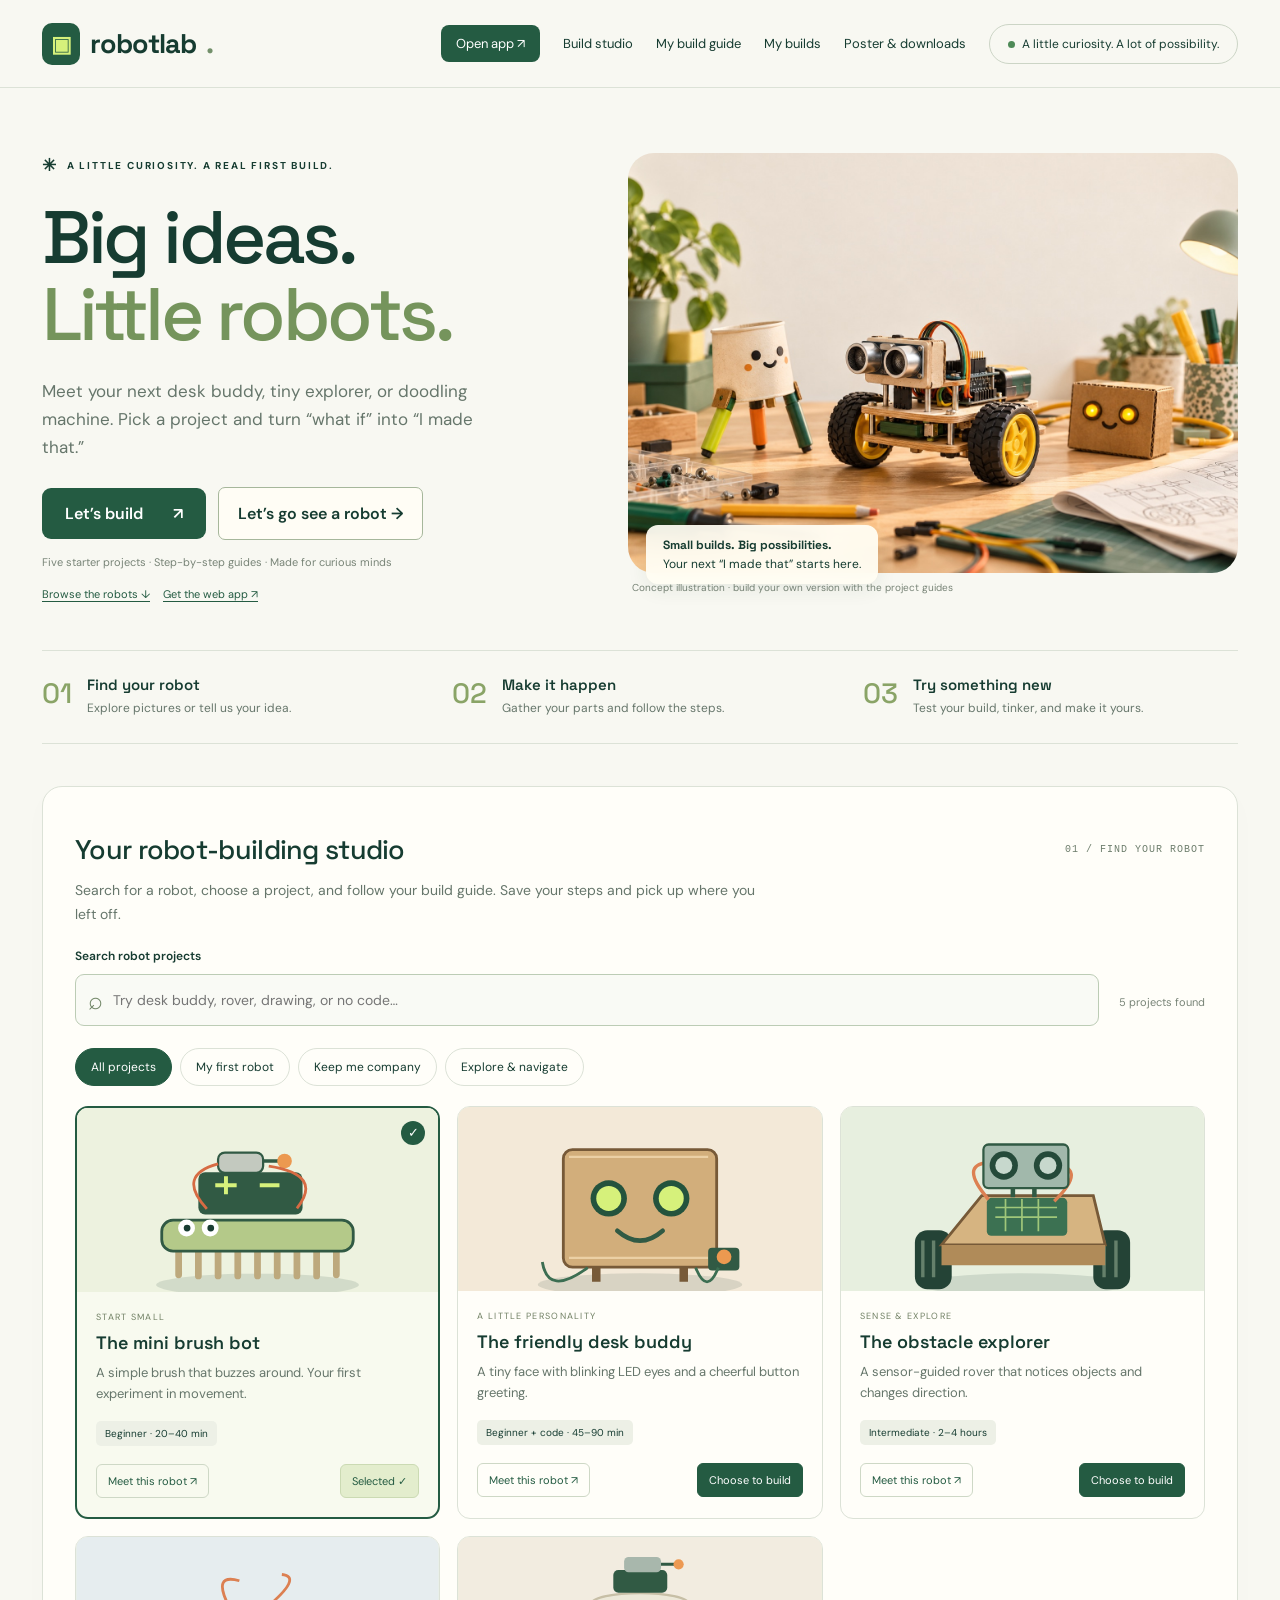
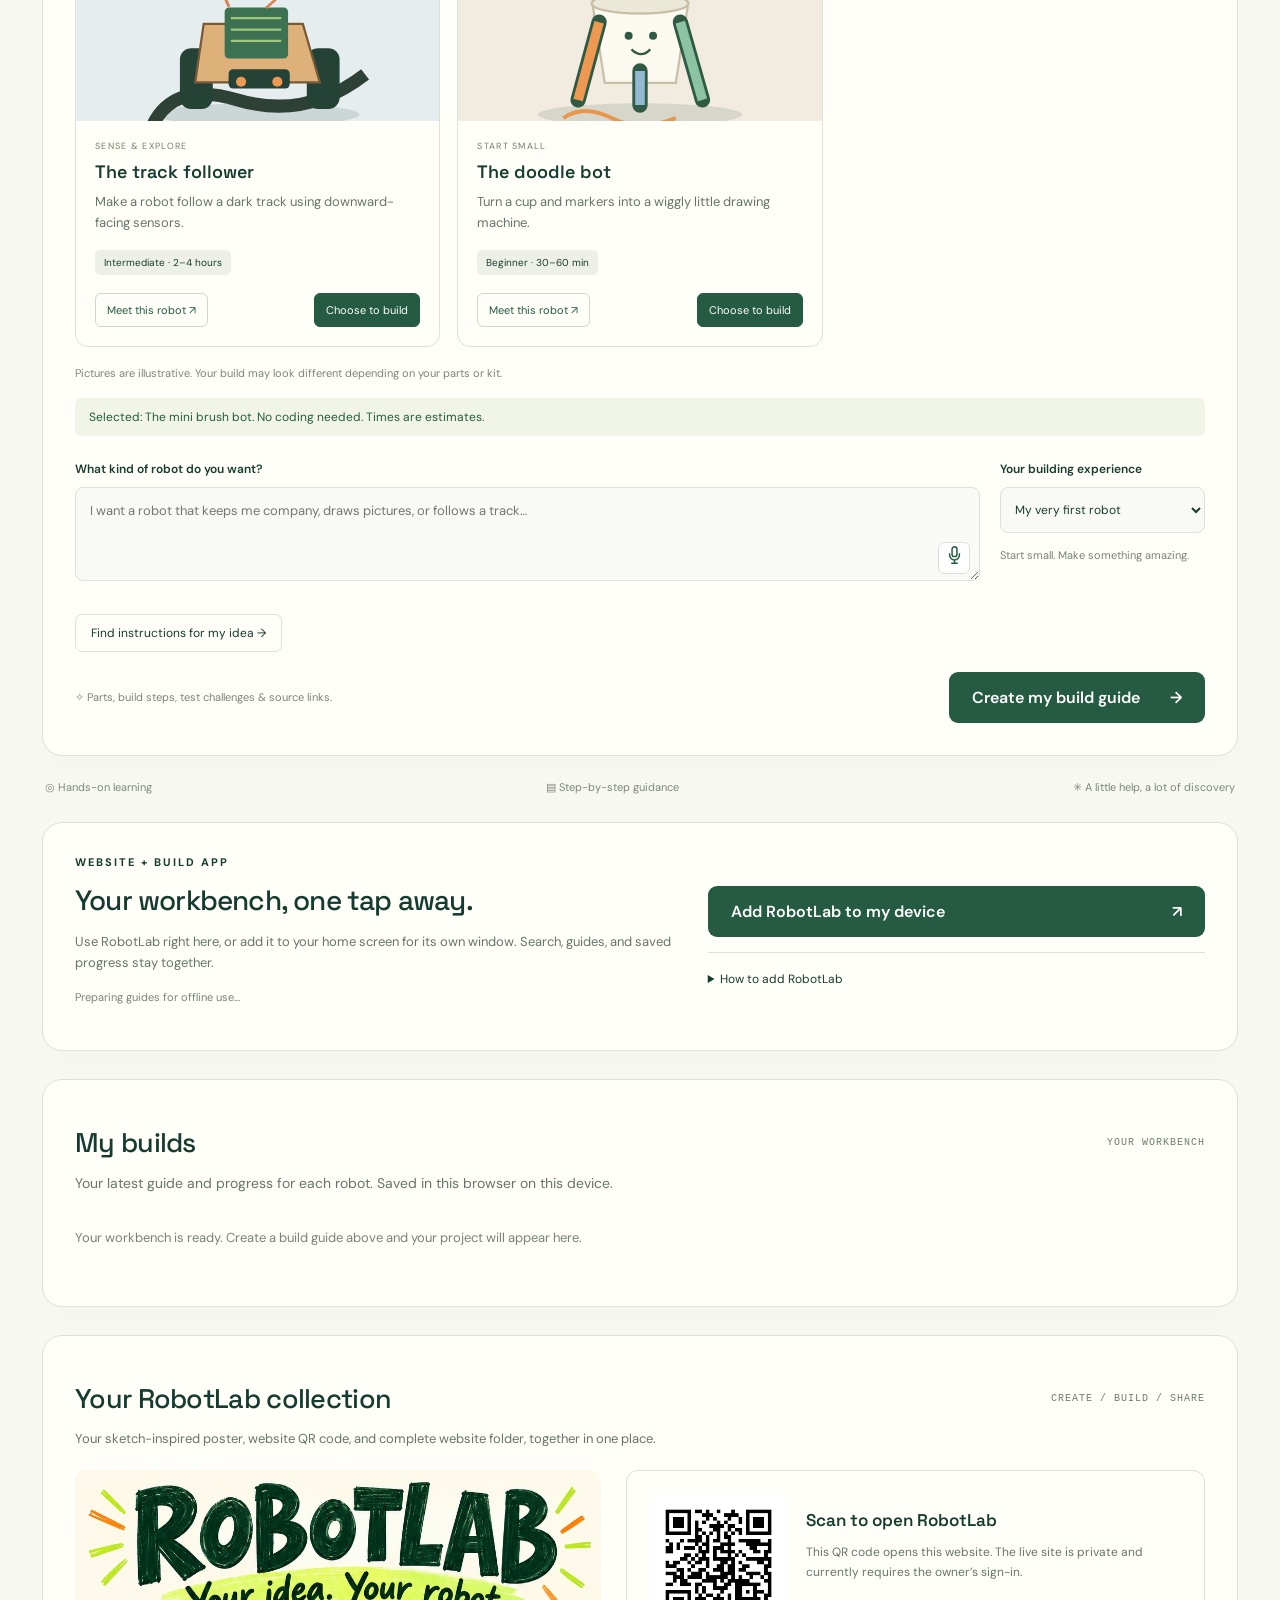
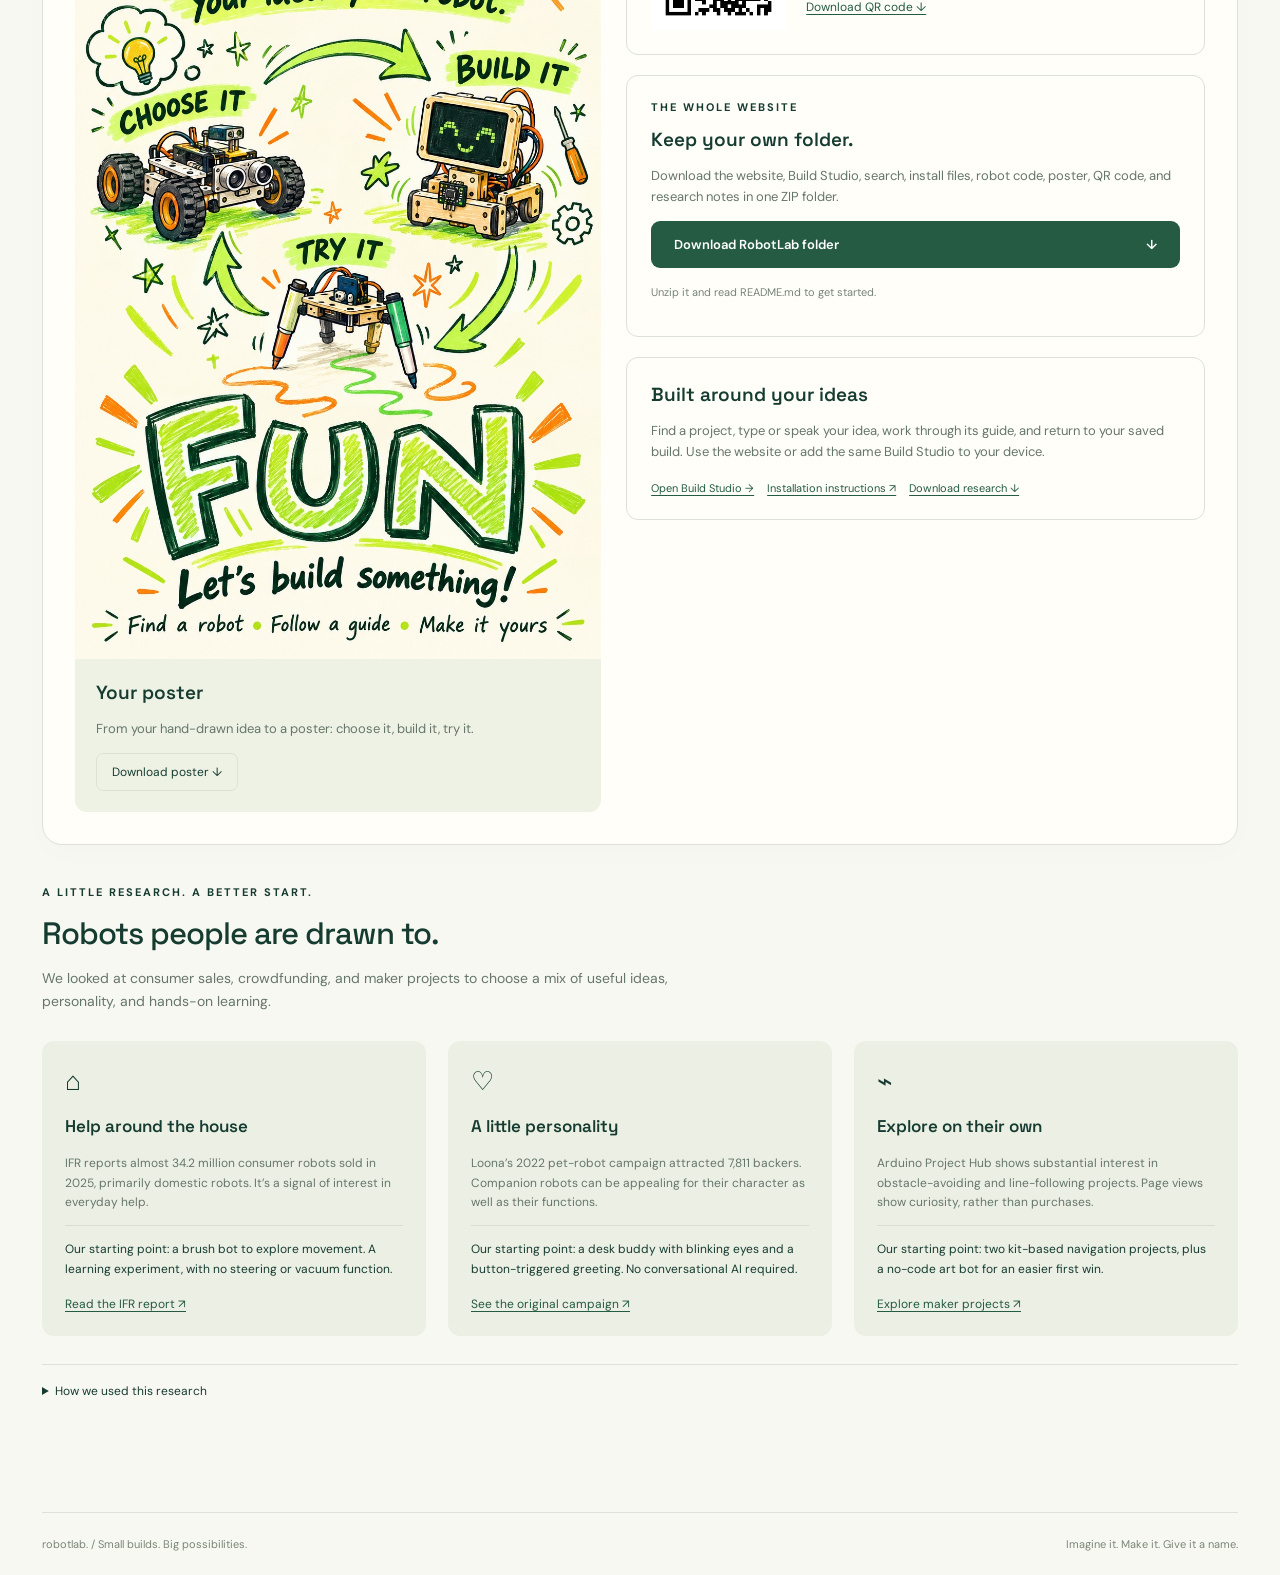
==== site/index.html @ c6c82866 "Add RobotLab: cleaned export of Alex's ChatGPT robot-building site Imported from RobotLab-GitHub.zip" ====
<!doctype html><html lang="en"><head><meta charset="utf-8"><meta name="viewport" content="width=device-width, initial-scale=1"><title>RobotLab — Your idea. Your robot.</title><meta name="theme-color" content="#23694e"><meta name="robotlab-app" content="robotlab-studio"><link rel="manifest" href="manifest.webmanifest" crossorigin="use-credentials"><link rel="icon" href="icon.svg" type="image/svg+xml"><link rel="apple-touch-icon" href="icon-192.png"><meta name="description" content="Pick a robot, describe your idea, and start building with a practical step-by-step guide."><style>
@import url('https://fonts.googleapis.com/css2?family=DM+Sans:wght@400;500;600;700&family=Space+Grotesk:wght@400;500;600;700&display=swap');
:root{--ink:#183b32;--green:#23694e;--cream:#f6f5ef;--lime:#d6f17b;--line:#dce2d7}*{box-sizing:border-box}body{margin:0;background:var(--cream);color:var(--ink);font:15px 'DM Sans',sans-serif}button,input,textarea,select{font:inherit}button,a{touch-action:manipulation}button{cursor:pointer}header{height:92px;max-width:1280px;margin:auto;display:flex;align-items:center;justify-content:space-between;padding:0 42px;border-bottom:1px solid var(--line)}.brand{font:700 25px 'Space Grotesk',sans-serif;letter-spacing:-1px;display:flex;align-items:center;gap:10px}.mark{background:var(--green);color:var(--lime);padding:7px 9px;border-radius:10px;font-size:22px}nav{display:flex;gap:30px;align-items:center}a{color:inherit;text-decoration:none}nav a{font-size:13px}.pill{border:1px solid #ccd5c6;border-radius:24px;padding:11px 18px;font-size:12px}.dot{display:inline-block;width:7px;height:7px;background:#4e8a57;border-radius:50%;margin-right:7px}main{max-width:1196px;margin:auto;padding:0 0 60px}.hero{display:grid;grid-template-columns:1.15fr 1fr;gap:50px;align-items:center;padding:54px 0 45px}.eyebrow{text-transform:uppercase;font-size:11px;letter-spacing:2px;font-weight:700;display:flex;gap:9px;align-items:center}h1{font:500 clamp(42px,5vw,66px)/1.06 'Space Grotesk',sans-serif;letter-spacing:-3px;margin:20px 0}h1 span{color:#609065}p{line-height:1.65;color:#66766b}.hero p{max-width:420px;font-size:16px}.primary{border:0;border-radius:9px;padding:15px 23px;background:var(--green);color:white;font-weight:600;display:inline-flex;gap:30px;align-items:center}.hero .primary{margin-top:12px}.tiny{font-size:11px;color:#788477;margin-top:15px}.robot-stage{height:327px;position:relative;display:flex;align-items:center;justify-content:center;background:#e9eddf;border-radius:22px;overflow:hidden;background-image:radial-gradient(#bac9ae 1px,transparent 1px);background-size:19px 19px}.robot-stage svg{width:270px;filter:drop-shadow(0 17px 10px #263e3020);transform:rotate(-7deg)}.tag{position:absolute;background:#fffef9;padding:11px 15px;border:1px solid #dce2d3;border-radius:8px;font:11px 'Space Grotesk',sans-serif;box-shadow:0 5px 10px #263e3006}.tag.one{top:33px;left:24px}.tag.two{bottom:33px;right:23px}.stage-label{position:absolute;right:20px;top:20px;font:10px monospace;color:#75856c}.section-top{display:flex;justify-content:space-between;align-items:center;margin:13px 0 22px}.section-top h2{font:500 24px 'Space Grotesk';letter-spacing:-.7px;margin:0}.step-label{font:10px monospace;color:#6e7e6d;letter-spacing:1px}.workspace{background:#fffef9;border:1px solid var(--line);border-radius:16px;padding:28px}.cards{display:grid;grid-template-columns:repeat(3,1fr);gap:14px}.card{background:#fffef9;border:1px solid var(--line);border-radius:10px;text-align:left;color:var(--ink);padding:20px;position:relative}.card.selected{border:2px solid var(--green);padding:19px;background:#f4f8e9}.card.selected:after{content:'✓';position:absolute;right:16px;top:16px;background:var(--green);color:white;border-radius:50%;width:19px;height:19px;text-align:center;font-size:12px}.icon{font-size:28px;height:45px;display:block}.card strong{font:600 17px 'Space Grotesk';display:block}.card p{font-size:12px;margin:7px 0 14px}.level{font-size:10px;background:#edf0e6;padding:5px 8px;border-radius:4px}.form-row{display:grid;grid-template-columns:1fr 205px;gap:20px;margin-top:25px}label{font-weight:600;font-size:12px;display:block;margin-bottom:10px}textarea{width:100%;resize:vertical;min-height:94px;background:#f9faf5;border:1px solid var(--line);border-radius:8px;padding:14px 48px 14px 14px;color:var(--ink);font-size:13px}.input-wrap{position:relative}.mic{position:absolute;right:10px;bottom:12px;border:1px solid var(--line);background:white;border-radius:6px;width:32px;height:32px;color:var(--green)}select{width:100%;padding:13px 10px;border:1px solid var(--line);border-radius:8px;background:#f9faf5;color:var(--ink);font-size:12px}.footer-row{display:flex;align-items:center;justify-content:space-between;margin-top:20px}.hint{font-size:11px;color:#7a8576}.below{display:flex;justify-content:space-between;font-size:11px;color:#7c8776;margin:24px 3px}.below span{display:flex;gap:8px}#guide{scroll-margin-top:25px;margin-top:30px}.guide-head{display:flex;align-items:center;justify-content:space-between;gap:15px}.guide-head h2{font-family:'Space Grotesk'}.guide-grid{display:grid;grid-template-columns:260px 1fr;gap:30px}.parts{background:#eef2e6;border-radius:12px;padding:20px}.parts li{margin:12px 0;font-size:13px;line-height:1.5}.steps{list-style:none;padding:0}.steps li{padding:18px 0;border-bottom:1px solid var(--line)}.steps label{font-size:15px;margin:0;display:flex;align-items:flex-start;gap:12px;line-height:1.65;font-weight:400}.steps input{margin-top:6px;accent-color:var(--green);width:17px;height:17px;flex-shrink:0}.steps label:has(input:checked){color:#8a9687;text-decoration:line-through}.secondary{background:transparent;border:1px solid var(--line);padding:10px 15px;border-radius:7px;color:var(--ink)}#status{font-size:12px;color:var(--green);min-height:18px}button:focus-visible,a:focus-visible{outline:3px solid #91b954;outline-offset:4px}footer{max-width:1196px;margin:0 auto;padding:24px 0;border-top:1px solid var(--line);display:flex;justify-content:space-between;font-size:11px;color:#7a8677}[hidden]{display:none!important}@media(max-width:800px){header{height:75px;padding:0 22px}nav a{display:none}main{padding:0 20px 35px}.hero{gap:25px;padding-top:35px}.robot-stage{height:260px}.tag{font-size:9px;padding:8px}.cards{gap:9px}.card{padding:15px}.card.selected{padding:14px}.guide-grid{grid-template-columns:1fr}footer{margin:0 20px}}@media(max-width:580px){.hero{grid-template-columns:1fr}h1{font-size:49px}.robot-stage{height:240px}.workspace{padding:20px 15px}.cards{grid-template-columns:1fr}.card{padding:14px 16px 14px 62px}.card.selected{padding:13px 15px 13px 61px}.icon{position:absolute;left:17px;top:20px;font-size:25px}.card p{margin:5px 0 10px}.form-row{grid-template-columns:1fr}.footer-row{gap:10px;align-items:flex-start;flex-direction:column}.footer-row .primary{width:100%;justify-content:space-between}.below{flex-wrap:wrap;gap:12px}.section-top{gap:10px}.section-top h2{font-size:21px}.guide-head{align-items:flex-start}.pill{font-size:10px}footer{gap:20px}}
.builder-intro{font-size:13px;margin:-10px 0 20px}.filters{display:flex;gap:8px;flex-wrap:wrap;margin-bottom:20px}.filter{border:1px solid var(--line);padding:9px 14px;background:transparent;color:var(--ink);border-radius:24px;font-size:12px}.filter.active{background:var(--green);color:white;border-color:var(--green)}.cards{align-items:stretch}.card{min-height:191px}.card p{min-height:39px}.card .category{font-size:9px;letter-spacing:1px;color:#78876e;text-transform:uppercase;display:block;margin:5px 0 7px}.card .level{display:inline-block}.selection{font-size:12px;color:var(--green);background:#f1f5e8;padding:11px 14px;border-radius:6px;margin-top:15px}.suggestion{padding:12px 15px;background:#eef3e4;border-radius:8px;font-size:12px;margin-top:8px}.suggestion button{margin-left:10px;border:0;background:transparent;text-decoration:underline;color:var(--green);font-weight:700}.research{padding:40px 0 10px;scroll-margin-top:25px}.research h2{font:500 31px 'Space Grotesk';letter-spacing:-1px;margin:14px 0}.research-intro{max-width:660px;font-size:14px}.research-grid{display:grid;grid-template-columns:repeat(3,1fr);gap:22px;margin:28px 0}.research-grid article{padding:23px;background:#ecefe4;border-radius:12px}.research-icon{font-size:26px}.research-grid h3{font:600 17px 'Space Grotesk'}.research-grid p{font-size:12px}.research-grid .takeaway{color:var(--ink);border-top:1px solid #d7dfce;padding-top:14px}.research-grid a,.resource-link{font-size:12px;color:var(--green);text-decoration:underline;text-underline-offset:3px}details{border-top:1px solid var(--line);padding:18px 0;font-size:12px}summary{cursor:pointer}.guide-meta{display:flex;gap:9px;flex-wrap:wrap;margin:10px 0 18px}.guide-meta span{background:#edf2e4;padding:7px 10px;border-radius:5px;font-size:11px}.guide-callout{padding:16px 18px;background:#f1f5e8;border-radius:8px;margin:18px 0;font-size:13px;line-height:1.6}.challenge{border:1px dashed #afc398;border-radius:10px;padding:17px;margin-top:23px}.challenge h3{font:600 17px 'Space Grotesk';margin:0 0 8px}.challenge p{font-size:13px;margin:0}.guide-actions{display:flex;gap:8px;flex-wrap:wrap}.code-link{font-size:12px;background:var(--green);color:white;border-radius:6px;padding:10px 14px}.guide-grid .parts h3{font-size:13px;margin-top:22px}#progress-bar{width:100%;accent-color:var(--green);height:8px;margin-top:12px}@media(max-width:800px){.research-grid{gap:12px}.research-grid article{padding:17px}}@media(max-width:580px){.research-grid{grid-template-columns:1fr}.card{min-height:145px}.card p{min-height:0}.guide-head{flex-direction:column}.step-label{font-size:8px}.research{padding-top:24px}}@media(prefers-reduced-motion:reduce){*{scroll-behavior:auto!important}}
.search-row{display:flex;align-items:flex-end;gap:20px;margin:22px 0}.search-field{flex:1}.search-input{display:flex;align-items:center;gap:10px;border:1px solid #bcccb5;border-radius:9px;background:#f9faf5;padding:8px 12px}.search-input>span{font-size:25px;color:#6f8465}.search-input input{flex:1;min-width:0;width:100%;background:transparent;border:0;padding:8px 0;color:var(--ink);outline:none;font-size:14px}.search-input:focus-within{outline:2px solid #91b954;outline-offset:2px}.search-input .secondary{padding:7px 10px;font-size:11px}#search-count{font-size:11px;color:#788477;padding-bottom:17px;white-space:nowrap}.empty-results{grid-column:1/-1;padding:26px;text-align:center;background:#f3f5ec;border-radius:10px}.empty-results p{font-size:13px}.primary:disabled{opacity:.5;cursor:default}.saved-builds{margin-top:28px;scroll-margin-top:20px}.saved-row{display:flex;align-items:center;justify-content:space-between;gap:20px;border-top:1px solid var(--line);padding:18px 0}.saved-row:last-child{padding-bottom:0}.saved-row h3{font:600 17px 'Space Grotesk';margin:0 0 6px}.saved-row p{font-size:12px;margin:0}.saved-row .guide-actions{flex-shrink:0}.saved-row button{font-size:12px}.saved-row .resume{background:var(--green);color:white;border-color:var(--green)}.saved-row .saved-note{max-width:650px;overflow-wrap:anywhere}.saved-empty{padding:12px 0;font-size:13px;color:#788477}#guide-save-status{font-size:11px;color:#6b7f61;margin:0 0 15px}@media(max-width:580px){.search-row{flex-direction:column;align-items:stretch;gap:5px}#search-count{padding-bottom:0}.saved-row{align-items:flex-start;flex-direction:column;gap:12px}}
.install-panel{margin-top:28px;display:grid;grid-template-columns:1.2fr 1fr;gap:36px;background:#edf2e4;scroll-margin-top:20px}.install-panel h2{font:500 28px 'Space Grotesk';letter-spacing:-.8px;margin:13px 0}.install-panel p{font-size:13px}.install-panel .tiny{font-size:11px}.install-controls{align-self:center}.install-controls .primary{width:100%;justify-content:space-between}.install-controls details{padding-bottom:0}.install-controls summary{font-size:12px}.install-controls details p{font-size:12px}@media(max-width:580px){.install-panel{grid-template-columns:1fr;gap:15px}}
.quick-links{display:flex;gap:13px;flex-wrap:wrap;margin-top:18px}.quick-links a{font-size:11px;color:var(--green);text-decoration:underline;text-underline-offset:3px}.resource-hub{margin-top:28px;scroll-margin-top:20px}.resource-grid{display:grid;grid-template-columns:1fr 1.1fr;gap:25px}.poster-resource{background:#eef2e5;border-radius:12px;overflow:hidden}.poster-resource>a{display:block}.poster-resource img{display:block;width:100%;height:auto}.poster-resource>div{padding:21px}.resource-hub h3{font:600 19px 'Space Grotesk';margin:0 0 10px}.resource-hub p{font-size:13px}.resource-hub .secondary{display:inline-block;font-size:12px}.resource-stack{display:flex;flex-direction:column;gap:20px}.resource-stack article{border:1px solid var(--line);border-radius:12px;padding:24px}.resource-stack article .eyebrow{margin-bottom:13px}.resource-stack .primary{font-size:13px;justify-content:space-between;width:100%;gap:10px}.qr-resource{display:flex;align-items:center;gap:20px}.qr-resource img{width:135px;height:135px;flex-shrink:0}.qr-resource h3{font-size:17px}.qr-resource p{font-size:12px}.resource-stack .tiny{font-size:11px}@media(max-width:800px){nav{gap:15px}.pill{display:none}.resource-grid{grid-template-columns:1fr 1fr}.qr-resource{flex-direction:column;align-items:flex-start}}@media(max-width:580px){.resource-grid{grid-template-columns:1fr}.poster-resource img{max-height:520px;object-fit:contain;background:#fffdf2}.qr-resource{flex-direction:row;gap:12px}.qr-resource img{width:100px;height:100px}.resource-stack article{padding:19px}}
.app-entry{padding:10px 15px;border-radius:8px;background:var(--green);color:white}.find-robot{margin-top:10px;font-size:12px}.app-intro{padding:40px 0 24px}.app-intro h1{font-size:42px;letter-spacing:-1.8px;margin:14px 0}.app-intro p{max-width:700px}.app-mode .resource-hub,.app-mode .research{display:none}@media(max-width:800px){nav{gap:12px}}@media(max-width:580px){nav .app-entry{display:inline-flex}.app-intro h1{font-size:34px}.hero .primary{gap:15px}}
</style><link rel="stylesheet" href="polish.css"></head><body><header><a class="brand" href="#"><span class="mark">▣</span>robotlab<span style="color:#73906b">.</span></a><nav><a class="app-entry" href="app.html">Open app ↗</a><a href="#builder">Build studio</a><a href="#guide" id="myguide">My build guide</a><a href="#my-builds">My builds</a><a href="#resources">Poster & downloads</a><span class="pill"><i class="dot"></i>A little curiosity. A lot of possibility.</span></nav></header><main><section class="hero"><div><div class="eyebrow"><span style="font-size:17px">✳</span> A little curiosity. A real first build.</div><h1>Big ideas.<br><span>Little robots.</span></h1><p>Meet your next desk buddy, tiny explorer, or doodling machine. Pick a project and turn “what if” into “I made that.”</p><div class="hero-actions"><a class="primary" href="app.html">Let’s build <span>↗</span></a><button type="button" class="secondary" data-preview="rover">Let’s go see a robot →</button></div><div class="tiny">Five starter projects · Step-by-step guides · Made for curious minds</div><div class="quick-links"><a href="#builder">Browse the robots ↓</a><a href="#install">Get the web app ↗</a></div></div><div class="hero-art"><figure><img src="images/robot-workbench.jpg" alt="Illustration of a homemade rover, a drawing robot, and a friendly cardboard desk buddy on a workbench" width="1200" height="800" fetchpriority="high"><div class="art-badge"><strong>Small builds. Big possibilities.</strong>Your next “I made that” starts here.</div><figcaption>Concept illustration · build your own version with the project guides</figcaption></figure></div></section><section class="how-it-works" aria-label="How RobotLab works"><article><b>01</b><div><h3>Find your robot</h3><p>Explore pictures or tell us your idea.</p></div></article><article><b>02</b><div><h3>Make it happen</h3><p>Gather your parts and follow the steps.</p></div></article><article><b>03</b><div><h3>Try something new</h3><p>Test your build, tinker, and make it yours.</p></div></article></section><section id="builder" class="workspace"><div class="section-top"><h2>Your robot-building studio</h2><span class="step-label">01 / FIND YOUR ROBOT</span></div><p class="builder-intro">Search for a robot, choose a project, and follow your build guide. Save your steps and pick up where you left off.</p><div class="search-row"><div class="search-field"><label for="robot-search">Search robot projects</label><div class="search-input"><span aria-hidden="true">⌕</span><input id="robot-search" type="search" maxlength="100" placeholder="Try desk buddy, rover, drawing, or no code…" autocomplete="off" aria-describedby="search-count"><button id="clear-search" class="secondary" hidden>Clear</button></div></div><span id="search-count" role="status" aria-live="polite"></span></div><div class="filters" role="group" aria-label="Filter robot projects"><button class="filter active" data-filter="all" aria-pressed="true">All projects</button><button class="filter" data-filter="first" aria-pressed="false">My first robot</button><button class="filter" data-filter="companion" aria-pressed="false">Keep me company</button><button class="filter" data-filter="explore" aria-pressed="false">Explore & navigate</button></div><div class="cards" id="project-cards"></div><p class="gallery-caption">Pictures are illustrative. Your build may look different depending on your parts or kit.</p><div id="selection" class="selection" role="status"></div><div class="form-row"><div><label for="idea">What kind of robot do you want?</label><div class="input-wrap"><textarea id="idea" maxlength="600" placeholder="I want a robot that keeps me company, draws pictures, or follows a track…"></textarea><button class="mic" id="mic" aria-label="Speak your robot idea" title="Speak your idea"><svg width="15" height="18" viewBox="0 0 18 22" fill="none" aria-hidden="true"><rect x="6" y="1" width="6" height="12" rx="3" stroke="currentColor" stroke-width="1.8"/><path d="M3 9v2a6 6 0 0 0 12 0V9M9 17v4M5 21h8" stroke="currentColor" stroke-width="1.8"/></svg></button></div></div><div><label for="experience">Your building experience</label><select id="experience"><option value="first">My very first robot</option><option value="some">I’ve built a few things</option><option value="confident">Comfortable with electronics</option></select><div class="tiny">Start small. Make something amazing.</div></div></div><div id="status" role="status"></div><div id="suggestion" class="suggestion" hidden></div><button id="find-robot" class="secondary find-robot">Find instructions for my idea →</button><div class="footer-row"><span class="hint">✧ Parts, build steps, test challenges & source links.</span><button class="primary" id="generate">Create my build guide <span>→</span></button></div></section><div class="below"><span>◎ Hands-on learning</span><span>▤ Step-by-step guidance</span><span>✳ A little help, a lot of discovery</span></div><section id="guide" class="workspace" hidden aria-live="polite"></section><section id="install" class="workspace install-panel"><div><div class="eyebrow">WEBSITE + BUILD APP</div><h2>Your workbench, one tap away.</h2><p>Use RobotLab right here, or add it to your home screen for its own window. Search, guides, and saved progress stay together.</p><p id="offline-status" class="tiny" role="status">Offline setup requires HTTPS or localhost.</p></div><div class="install-controls"><button id="install-app" class="primary">Add RobotLab to my device <span>↗</span></button><p id="install-status" class="tiny" role="status"></p><details id="install-help"><summary>How to add RobotLab</summary><p>On iPhone or iPad: open in Safari, tap Share, then Add to Home Screen. On Android: use Chrome’s menu and choose Install app or Add to Home screen. On a computer: use your browser’s install icon or menu when available.</p><p>If your browser does not offer installation, you can keep using the full Build Studio on this website. Speech input and linked references need internet access.</p></details></div></section><section id="my-builds" class="workspace saved-builds"><div class="section-top"><h2>My builds</h2><span class="step-label">YOUR WORKBENCH</span></div><p class="builder-intro">Your latest guide and progress for each robot. Saved in this browser on this device.</p><p id="storage-status" class="tiny" role="status"></p><div id="saved-projects"></div></section><section id="resources" class="workspace resource-hub"><div class="section-top"><h2>Your RobotLab collection</h2><span class="step-label">CREATE / BUILD / SHARE</span></div><p class="builder-intro">Your sketch-inspired poster, website QR code, and complete website folder, together in one place.</p><div class="resource-grid"><article class="poster-resource"><a href="robotlab-poster.jpg" target="_blank" rel="noopener"><img src="robotlab-poster.jpg" alt="RobotLab poster inspired by your sketch: friendly robots, swooping arrows, and large FUN lettering" loading="lazy" width="1024" height="1536"></a><div><h3>Your poster</h3><p>From your hand-drawn idea to a poster: choose it, build it, try it.</p><a class="secondary" href="robotlab-poster.jpg" download="RobotLab-Poster.jpg">Download poster ↓</a></div></article><div class="resource-stack"><article class="qr-resource"><img src="robotlab-qr.png" alt="QR code linking to this RobotLab website" width="160" height="160" loading="lazy"><div><h3>Scan to open RobotLab</h3><p>This QR code opens this website. The live site is private and currently requires the owner’s sign-in.</p><a class="resource-link" href="robotlab-qr.png" download="RobotLab-QR.png">Download QR code ↓</a></div></article><article><span class="eyebrow">THE WHOLE WEBSITE</span><h3>Keep your own folder.</h3><p>Download the website, Build Studio, search, install files, robot code, poster, QR code, and research notes in one ZIP folder.</p><a class="primary" href="robotlab-website.zip" download="RobotLab.zip">Download RobotLab folder <span>↓</span></a><p class="tiny">Unzip it and read README.md to get started.</p></article><article><h3>Built around your ideas</h3><p>Find a project, type or speak your idea, work through its guide, and return to your saved build. Use the website or add the same Build Studio to your device.</p><div class="quick-links"><a href="#builder">Open Build Studio →</a><a href="#install">Installation instructions ↗</a><a href="research-notes.md" download="RobotLab-Research.md">Download research ↓</a></div></article></div></div></section><section id="research" class="research"><div class="eyebrow">A LITTLE RESEARCH. A BETTER START.</div><h2>Robots people are drawn to.</h2><p class="research-intro">We looked at consumer sales, crowdfunding, and maker projects to choose a mix of useful ideas, personality, and hands-on learning.</p><div class="research-grid"><article><span class="research-icon">⌂</span><h3>Help around the house</h3><p>IFR reports almost 34.2 million consumer robots sold in 2025, primarily domestic robots. It’s a signal of interest in everyday help.</p><p class="takeaway">Our starting point: a brush bot to explore movement. A learning experiment, with no steering or vacuum function.</p><a href="https://ifr.org/ifr-press-releases/news/global-sales-of-professional-service-robots-surge-24-percent" target="_blank" rel="noopener noreferrer">Read the IFR report ↗</a></article><article><span class="research-icon">♡</span><h3>A little personality</h3><p>Loona’s 2022 pet-robot campaign attracted 7,811 backers. Companion robots can be appealing for their character as well as their functions.</p><p class="takeaway">Our starting point: a desk buddy with blinking eyes and a button-triggered greeting. No conversational AI required.</p><a href="https://www.kickstarter.com/projects/keyitechnology/meet-loona-the-petbot-you-will-fall-in-love" target="_blank" rel="noopener noreferrer">See the original campaign ↗</a></article><article><span class="research-icon">⌁</span><h3>Explore on their own</h3><p>Arduino Project Hub shows substantial interest in obstacle-avoiding and line-following projects. Page views show curiosity, rather than purchases.</p><p class="takeaway">Our starting point: two kit-based navigation projects, plus a no-code art bot for an easier first win.</p><a href="https://projecthub.arduino.cc/?q=robots&amp;value=robot" target="_blank" rel="noopener noreferrer">Explore maker projects ↗</a></article></div><details><summary>How we used this research</summary><p>Reviewed October 30, 2026. These are selected signals, not a representative survey or a ranking of the most wanted robots. Sales of finished products and crowdfunding support do not measure demand for DIY kits. Project choices are our interpretation, balanced with beginner accessibility. Times are planning estimates; actual time depends on your kit, tools, and experience. Guides link to educational resources; RobotLab is not affiliated with the sources.</p></details></section></main><footer><span>robotlab. / Small builds. Big possibilities.</span><span>Imagine it. Make it. Give it a name.</span></footer><dialog id="robot-dialog" class="robot-dialog" aria-labelledby="robot-dialog-title"><button type="button" class="dialog-close" id="close-robot-dialog" aria-label="Close robot picture">×</button><div class="dialog-content"><div class="dialog-picture"><img id="robot-dialog-image" src="images/rover.svg" alt="" width="640" height="460"></div><div class="dialog-copy"><div class="eyebrow">MEET YOUR NEXT PROJECT</div><h2 id="robot-dialog-title"></h2><div id="robot-dialog-meta" class="guide-meta"></div><p id="robot-dialog-description"></p><p id="robot-dialog-limit" class="limit-copy"></p><p class="tiny">Illustrative picture · actual parts and builds vary</p><button type="button" id="build-preview-robot" class="primary">Let’s build this robot <span>→</span></button></div></div></dialog><script src="app.js"></script><script src="install.js"></script><script src="gallery.js"></script></body></html>
---- site/polish.css ----
:root{--cream:#f8f8f2;--ink:#163c31;--green:#245b42}body{font-size:16px}header{height:88px;max-width:1280px}main{max-width:1196px}.brand{font-size:27px}nav{gap:23px}.hero{grid-template-columns:1fr 1.12fr;gap:42px;padding:65px 0 48px}.hero h1{font-size:clamp(48px,5.8vw,76px);line-height:1.03;letter-spacing:-3.5px;margin:24px 0}.hero h1 span{color:#75945c}.hero p{font-size:17px;max-width:440px}.hero-actions{display:flex;gap:12px;flex-wrap:wrap;align-items:center;margin-top:25px}.hero-actions .primary{margin:0}.hero-actions .secondary{padding:15px 19px;border-color:#a6b79b;font-weight:600;background:#fffdf5}.hero-art{position:relative}.hero-art img{width:100%;height:420px;object-fit:cover;display:block;border-radius:26px;background:#e7eddf}.hero-art .art-badge{position:absolute;bottom:18px;left:18px;background:#fffef5ed;backdrop-filter:blur(10px);padding:12px 17px;border-radius:12px;font-size:12px;box-shadow:0 5px 20px #24433615}.hero-art .art-badge strong{display:block;font-family:'Space Grotesk';margin-bottom:3px}.hero-art figcaption{font-size:10px;color:#788477;margin:8px 4px}.hero-art figure{margin:0}.hero .eyebrow{font-size:10px;letter-spacing:1.8px}.how-it-works{display:grid;grid-template-columns:repeat(3,1fr);margin:0 0 42px;padding:24px 0;border-block:1px solid var(--line);gap:35px}.how-it-works article{display:flex;gap:15px;align-items:flex-start}.how-it-works b{font:500 28px 'Space Grotesk';color:#8aa467}.how-it-works h3{font:600 15px 'Space Grotesk';margin:0 0 5px}.how-it-works p{font-size:12px;margin:0}.workspace{padding:32px;border-radius:20px;background:#fffef9;box-shadow:0 8px 30px #24433604}.section-top h2{font-size:27px}.builder-intro{font-size:14px;max-width:700px;line-height:1.7}.cards{gap:17px;grid-template-columns:repeat(3,minmax(0,1fr))}.project-card{padding:0!important;overflow:hidden;background:#fffef9;border:1px solid #dce2d7;border-radius:13px;position:relative;transition:transform .2s,box-shadow .2s}.project-card:hover{transform:translateY(-3px);box-shadow:0 10px 22px #24433612}.project-card.selected{border:2px solid var(--green);background:#f8faef}.project-card.selected:after{content:'✓';position:absolute;top:13px;right:13px;background:var(--green);color:white;width:24px;height:24px;border-radius:50%;text-align:center;line-height:24px;font-size:13px}.picture-button{border:0;padding:0;width:100%;display:block;background:#edf2df;cursor:zoom-in}.picture-button img{display:block;width:100%;height:184px;object-fit:cover}.card-body{padding:19px}.card-body strong{font:600 18px 'Space Grotesk';display:block}.card-body .category{font-size:9px;text-transform:uppercase;letter-spacing:1.3px;color:#718064;margin-bottom:8px;display:block}.card-body p{font-size:13px;min-height:44px;margin:9px 0 14px;line-height:1.6}.card-body .level{font-size:10px;background:#edf0e6;padding:6px 9px;border-radius:5px;display:inline-block}.card-buttons{display:flex;gap:9px;margin-top:18px;align-items:center;justify-content:space-between}.card-buttons button{font-size:11px;border:1px solid #ced8c6;padding:9px 11px;border-radius:6px;color:var(--green);background:transparent}.card-buttons [data-type]{background:var(--green);color:white;border-color:var(--green)}.project-card.selected [data-type]{background:#e3edcd;color:var(--green);border-color:#cbdab3}.filter{font-size:12px;padding:10px 15px}dialog.robot-dialog{max-width:870px;width:calc(100% - 32px);max-height:90vh;padding:0;border:0;border-radius:23px;color:var(--ink);background:#fffef9;box-shadow:0 25px 100px #142c3240}dialog::backdrop{background:#102b246e;backdrop-filter:blur(6px)}.dialog-content{display:grid;grid-template-columns:1fr 1fr}.dialog-picture{background:#eef2e4;display:flex;align-items:center}.dialog-picture img{width:100%;height:auto;display:block}.dialog-copy{padding:42px 30px 32px}.dialog-copy h2{font:500 31px/1.1 'Space Grotesk';letter-spacing:-1px;margin:13px 0 17px}.dialog-copy p{font-size:14px}.dialog-copy .limit-copy{font-size:12px;border-top:1px solid var(--line);padding-top:16px}.dialog-copy .primary{margin-top:14px;width:100%;justify-content:space-between;font-size:13px}.dialog-close{position:absolute;right:13px;top:12px;background:#fffef9e8;border:1px solid #d0dac8;border-radius:50%;width:32px;height:32px;color:var(--ink);font-size:20px}.dialog-copy .tiny{font-size:10px}.gallery-caption{font-size:11px;color:#7b8876;margin:17px 0 0}.app-intro{padding-top:40px}.app-mode .cards{grid-template-columns:repeat(3,minmax(0,1fr))}footer{margin-top:25px}button:focus-visible,a:focus-visible{outline:3px solid #87a949;outline-offset:3px}@media(max-width:1100px){main{margin:0 30px}.hero-art img{height:370px}header{padding-inline:30px}nav{gap:13px}nav a{font-size:12px}}@media(max-width:800px){header{padding:0 20px}.hero{gap:25px;padding-top:38px}.hero h1{font-size:51px}.hero p{font-size:15px}.hero-art img{height:340px}.hero-actions .primary,.hero-actions .secondary{font-size:12px;padding:13px 15px}.cards,.app-mode .cards{grid-template-columns:repeat(2,minmax(0,1fr))}.how-it-works{gap:20px}.how-it-works article{gap:10px}.how-it-works p{font-size:11px}.workspace{padding:24px}.dialog-copy{padding:40px 24px 26px}}@media(max-width:580px){main{margin:0;padding-inline:18px}.hero{grid-template-columns:1fr;padding:35px 0 25px;gap:24px}.hero h1{font-size:57px;letter-spacing:-2.8px}.hero p{max-width:100%}.hero-art img{height:300px}.hero-art .art-badge{bottom:16px;font-size:11px}.hero .quick-links{margin-top:17px}.how-it-works{grid-template-columns:1fr;gap:18px;padding:20px 0;margin-bottom:27px}.how-it-works p{font-size:12px}.how-it-works h3{font-size:15px}.workspace{padding:23px 15px}.section-top{align-items:flex-start}.section-top h2{font-size:23px}.step-label{font-size:8px}.cards,.app-mode .cards{grid-template-columns:1fr}.picture-button img{height:210px}.card-body{padding:19px}.card-body p{min-height:0}.card-buttons button{font-size:12px}.project-card{min-height:0}.dialog-content{grid-template-columns:1fr}.dialog-picture img{max-height:240px;object-fit:contain}.dialog-copy{padding:26px 23px}.dialog-copy h2{font-size:27px}.dialog-close{position:fixed;right:25px;top:6vh}dialog.robot-dialog{overflow:auto}.hero-actions{gap:9px}.hero-actions .primary{font-size:13px}.app-mode .cards{grid-template-columns:1fr}}@media(prefers-reduced-motion:reduce){.project-card{transition:none}.project-card:hover{transform:none}}

h1,h2,h3,.card-body strong,.art-badge strong{font-family:'Space Grotesk',sans-serif}@media(max-width:580px){.dialog-close{position:absolute;right:12px;top:12px}}
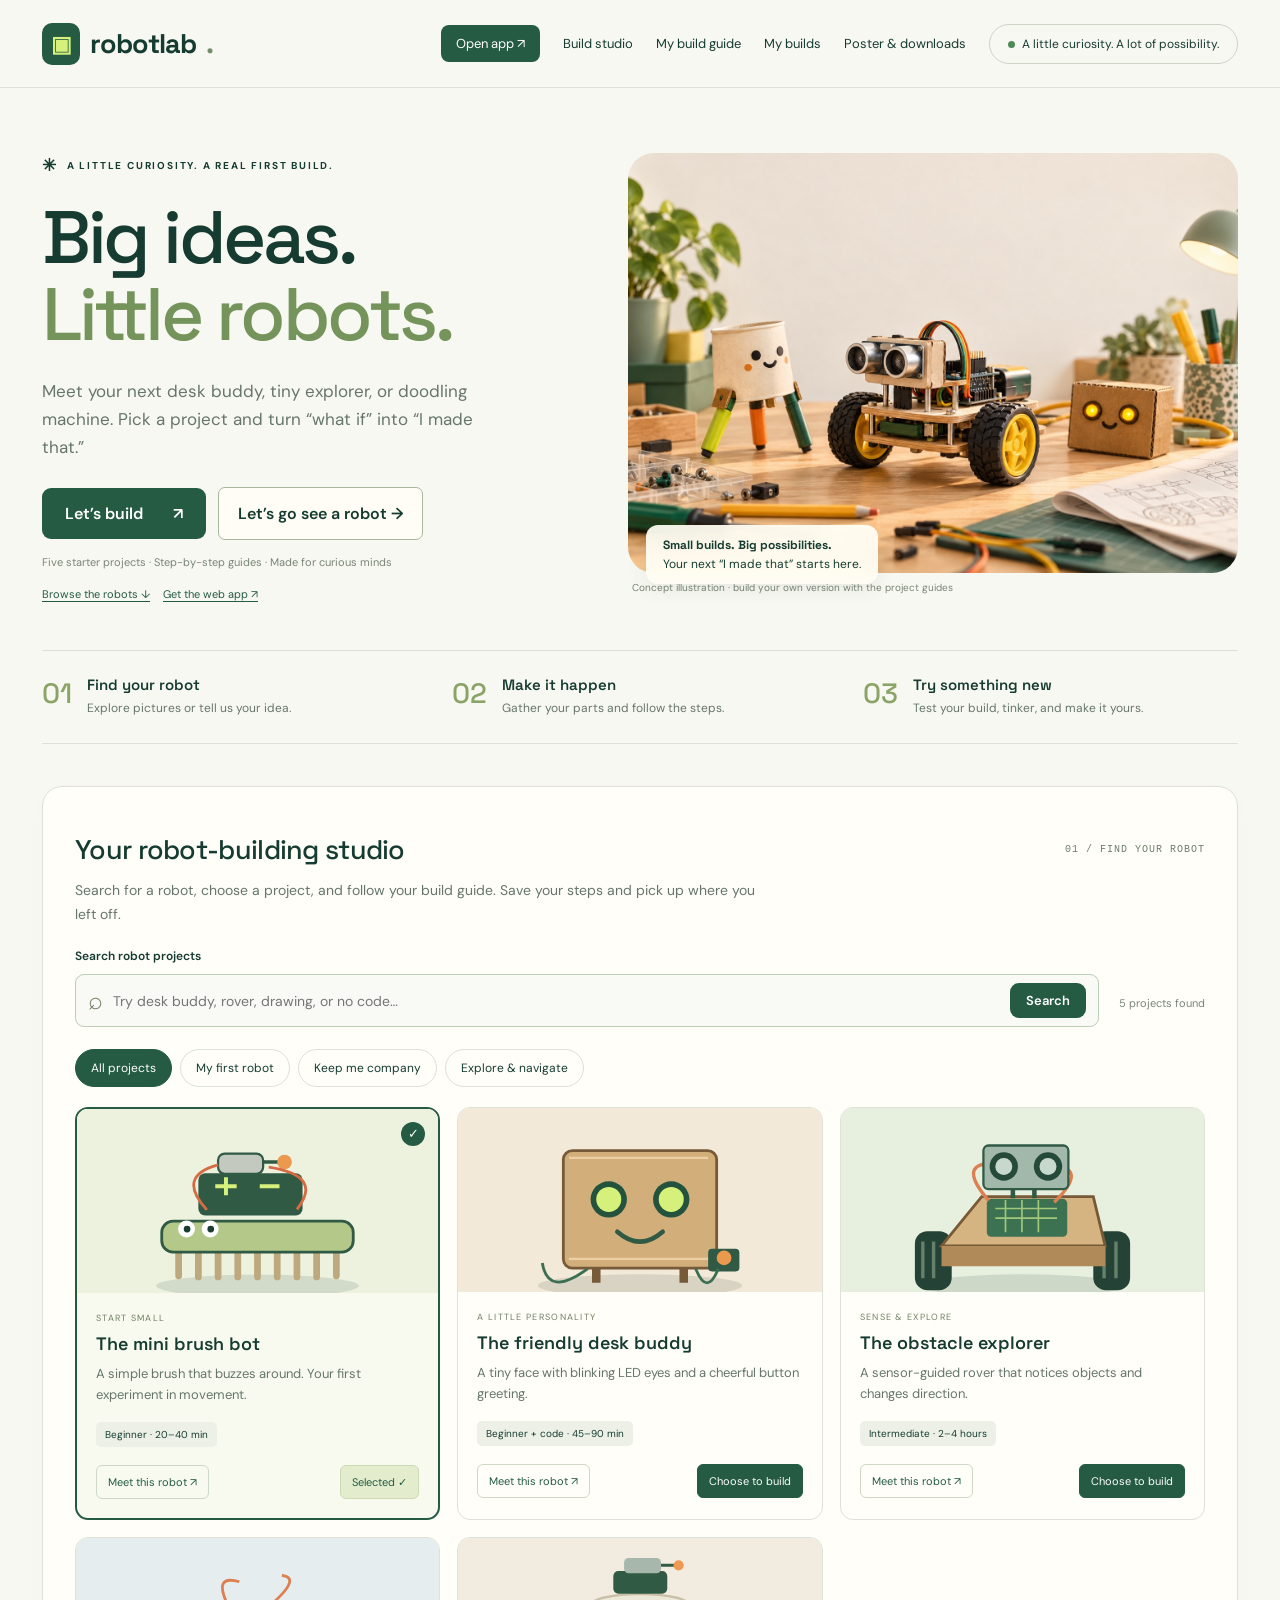
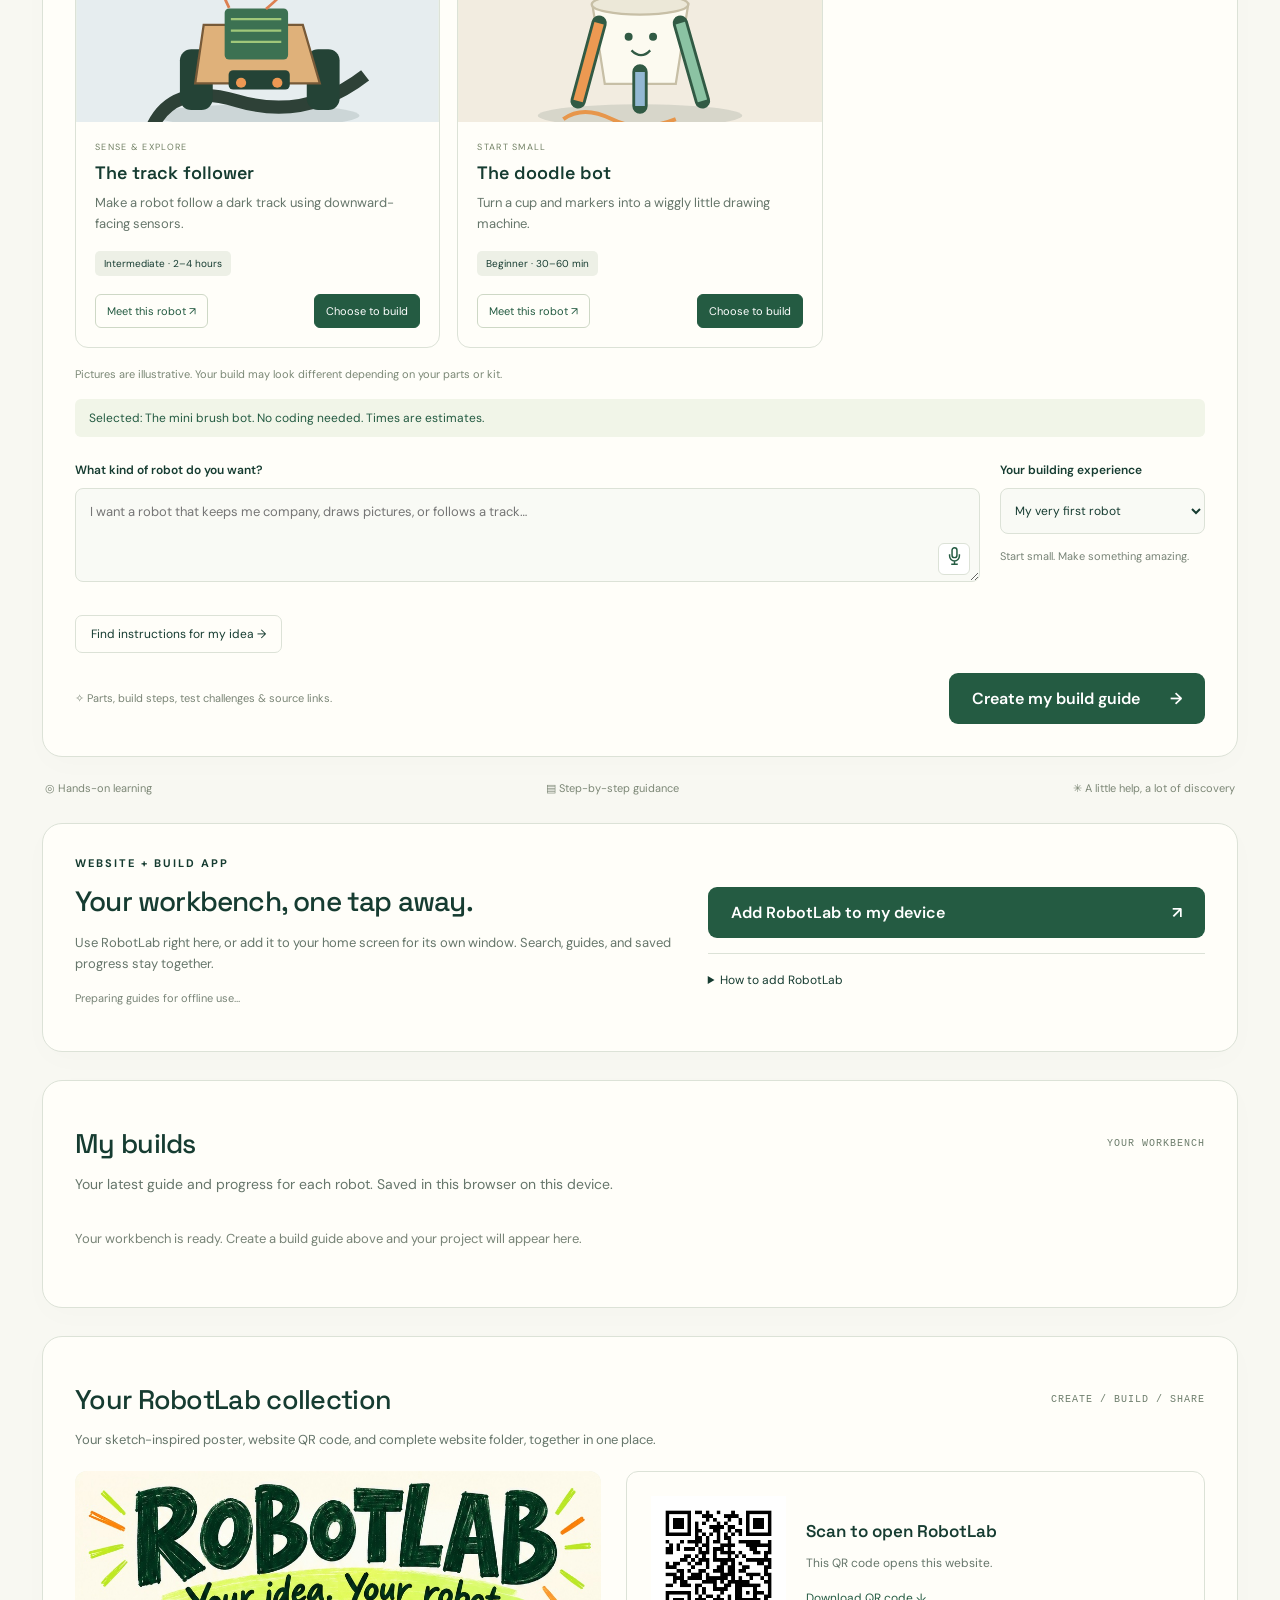
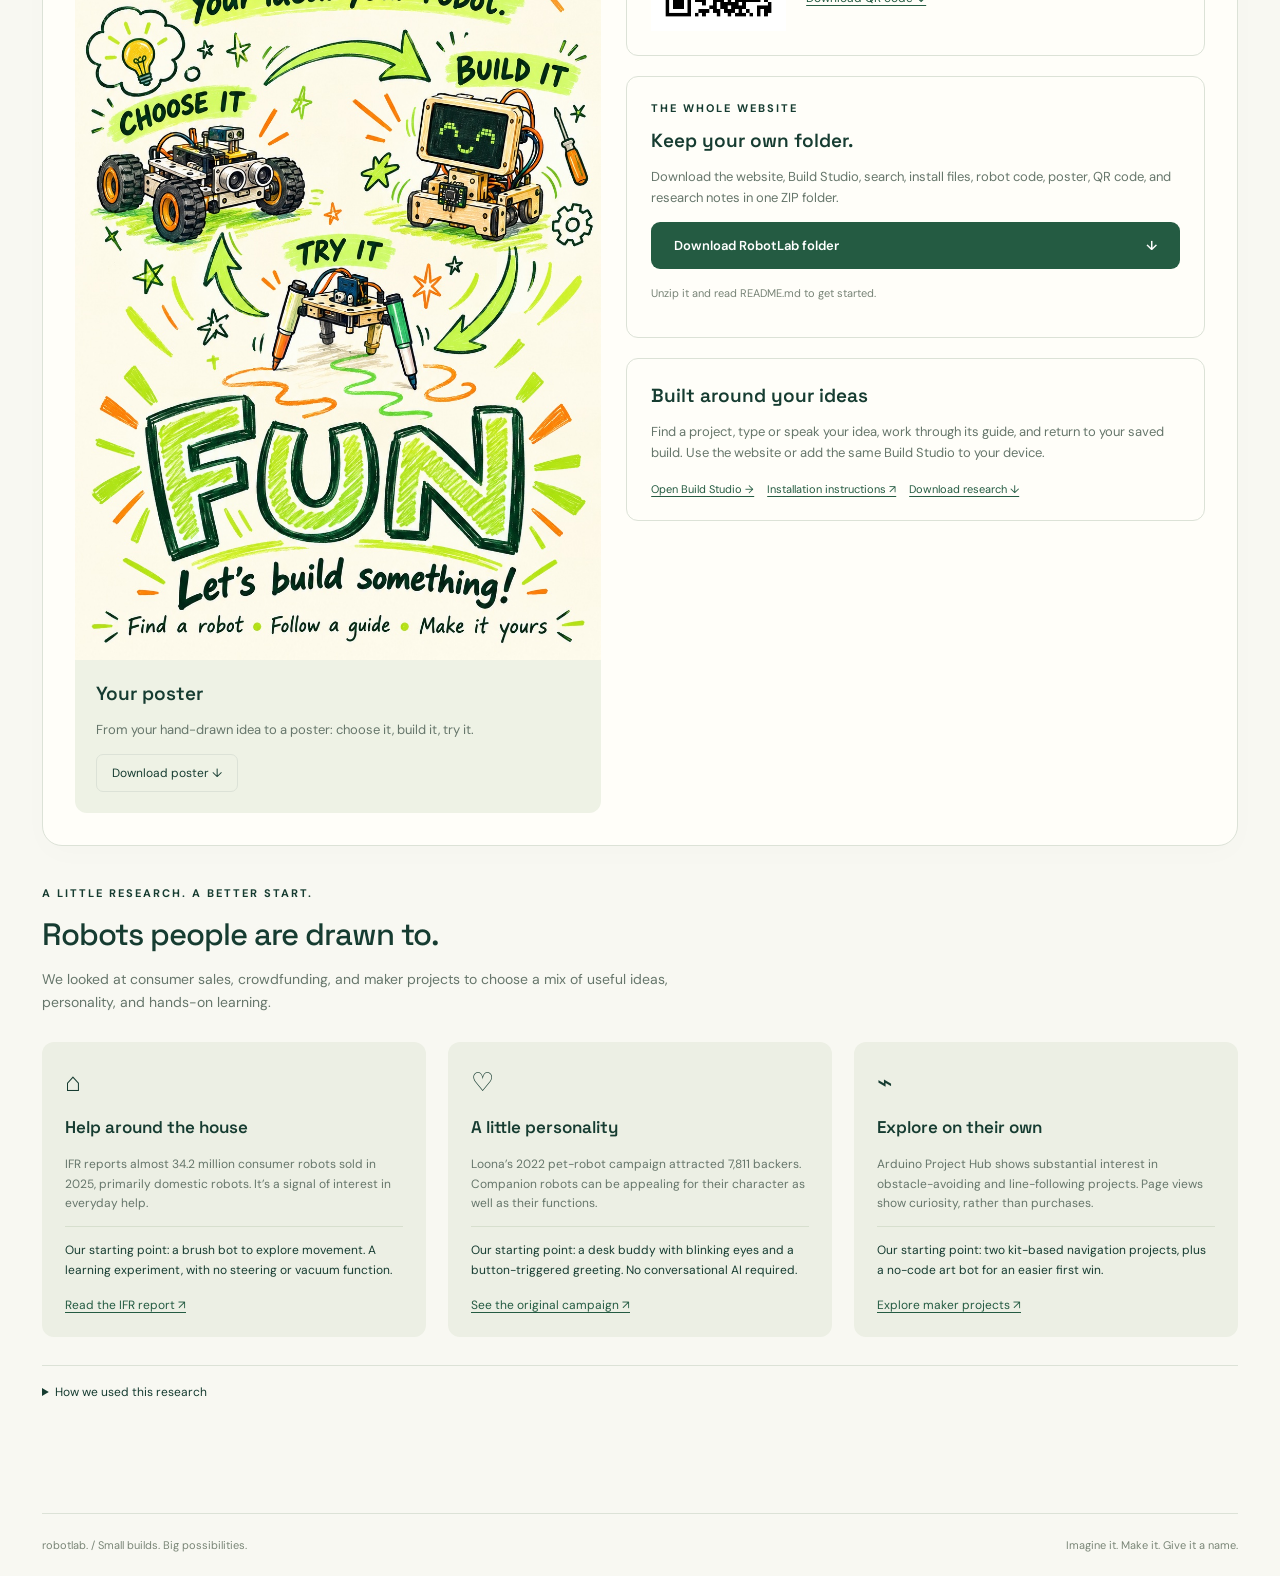
==== commit 582dd3ef: "Add Search button, 'How to build a robot' intro, and Cool things section - Search button next to the" ====
--- a/site/index.html
+++ b/site/index.html
@@ -6,4 +6,4 @@
 .install-panel{margin-top:28px;display:grid;grid-template-columns:1.2fr 1fr;gap:36px;background:#edf2e4;scroll-margin-top:20px}.install-panel h2{font:500 28px 'Space Grotesk';letter-spacing:-.8px;margin:13px 0}.install-panel p{font-size:13px}.install-panel .tiny{font-size:11px}.install-controls{align-self:center}.install-controls .primary{width:100%;justify-content:space-between}.install-controls details{padding-bottom:0}.install-controls summary{font-size:12px}.install-controls details p{font-size:12px}@media(max-width:580px){.install-panel{grid-template-columns:1fr;gap:15px}}
 .quick-links{display:flex;gap:13px;flex-wrap:wrap;margin-top:18px}.quick-links a{font-size:11px;color:var(--green);text-decoration:underline;text-underline-offset:3px}.resource-hub{margin-top:28px;scroll-margin-top:20px}.resource-grid{display:grid;grid-template-columns:1fr 1.1fr;gap:25px}.poster-resource{background:#eef2e5;border-radius:12px;overflow:hidden}.poster-resource>a{display:block}.poster-resource img{display:block;width:100%;height:auto}.poster-resource>div{padding:21px}.resource-hub h3{font:600 19px 'Space Grotesk';margin:0 0 10px}.resource-hub p{font-size:13px}.resource-hub .secondary{display:inline-block;font-size:12px}.resource-stack{display:flex;flex-direction:column;gap:20px}.resource-stack article{border:1px solid var(--line);border-radius:12px;padding:24px}.resource-stack article .eyebrow{margin-bottom:13px}.resource-stack .primary{font-size:13px;justify-content:space-between;width:100%;gap:10px}.qr-resource{display:flex;align-items:center;gap:20px}.qr-resource img{width:135px;height:135px;flex-shrink:0}.qr-resource h3{font-size:17px}.qr-resource p{font-size:12px}.resource-stack .tiny{font-size:11px}@media(max-width:800px){nav{gap:15px}.pill{display:none}.resource-grid{grid-template-columns:1fr 1fr}.qr-resource{flex-direction:column;align-items:flex-start}}@media(max-width:580px){.resource-grid{grid-template-columns:1fr}.poster-resource img{max-height:520px;object-fit:contain;background:#fffdf2}.qr-resource{flex-direction:row;gap:12px}.qr-resource img{width:100px;height:100px}.resource-stack article{padding:19px}}
 .app-entry{padding:10px 15px;border-radius:8px;background:var(--green);color:white}.find-robot{margin-top:10px;font-size:12px}.app-intro{padding:40px 0 24px}.app-intro h1{font-size:42px;letter-spacing:-1.8px;margin:14px 0}.app-intro p{max-width:700px}.app-mode .resource-hub,.app-mode .research{display:none}@media(max-width:800px){nav{gap:12px}}@media(max-width:580px){nav .app-entry{display:inline-flex}.app-intro h1{font-size:34px}.hero .primary{gap:15px}}
-</style><link rel="stylesheet" href="polish.css"></head><body><header><a class="brand" href="#"><span class="mark">▣</span>robotlab<span style="color:#73906b">.</span></a><nav><a class="app-entry" href="app.html">Open app ↗</a><a href="#builder">Build studio</a><a href="#guide" id="myguide">My build guide</a><a href="#my-builds">My builds</a><a href="#resources">Poster & downloads</a><span class="pill"><i class="dot"></i>A little curiosity. A lot of possibility.</span></nav></header><main><section class="hero"><div><div class="eyebrow"><span style="font-size:17px">✳</span> A little curiosity. A real first build.</div><h1>Big ideas.<br><span>Little robots.</span></h1><p>Meet your next desk buddy, tiny explorer, or doodling machine. Pick a project and turn “what if” into “I made that.”</p><div class="hero-actions"><a class="primary" href="app.html">Let’s build <span>↗</span></a><button type="button" class="secondary" data-preview="rover">Let’s go see a robot →</button></div><div class="tiny">Five starter projects · Step-by-step guides · Made for curious minds</div><div class="quick-links"><a href="#builder">Browse the robots ↓</a><a href="#install">Get the web app ↗</a></div></div><div class="hero-art"><figure><img src="images/robot-workbench.jpg" alt="Illustration of a homemade rover, a drawing robot, and a friendly cardboard desk buddy on a workbench" width="1200" height="800" fetchpriority="high"><div class="art-badge"><strong>Small builds. Big possibilities.</strong>Your next “I made that” starts here.</div><figcaption>Concept illustration · build your own version with the project guides</figcaption></figure></div></section><section class="how-it-works" aria-label="How RobotLab works"><article><b>01</b><div><h3>Find your robot</h3><p>Explore pictures or tell us your idea.</p></div></article><article><b>02</b><div><h3>Make it happen</h3><p>Gather your parts and follow the steps.</p></div></article><article><b>03</b><div><h3>Try something new</h3><p>Test your build, tinker, and make it yours.</p></div></article></section><section id="builder" class="workspace"><div class="section-top"><h2>Your robot-building studio</h2><span class="step-label">01 / FIND YOUR ROBOT</span></div><p class="builder-intro">Search for a robot, choose a project, and follow your build guide. Save your steps and pick up where you left off.</p><div class="search-row"><div class="search-field"><label for="robot-search">Search robot projects</label><div class="search-input"><span aria-hidden="true">⌕</span><input id="robot-search" type="search" maxlength="100" placeholder="Try desk buddy, rover, drawing, or no code…" autocomplete="off" aria-describedby="search-count"><button id="clear-search" class="secondary" hidden>Clear</button></div></div><span id="search-count" role="status" aria-live="polite"></span></div><div class="filters" role="group" aria-label="Filter robot projects"><button class="filter active" data-filter="all" aria-pressed="true">All projects</button><button class="filter" data-filter="first" aria-pressed="false">My first robot</button><button class="filter" data-filter="companion" aria-pressed="false">Keep me company</button><button class="filter" data-filter="explore" aria-pressed="false">Explore & navigate</button></div><div class="cards" id="project-cards"></div><p class="gallery-caption">Pictures are illustrative. Your build may look different depending on your parts or kit.</p><div id="selection" class="selection" role="status"></div><div class="form-row"><div><label for="idea">What kind of robot do you want?</label><div class="input-wrap"><textarea id="idea" maxlength="600" placeholder="I want a robot that keeps me company, draws pictures, or follows a track…"></textarea><button class="mic" id="mic" aria-label="Speak your robot idea" title="Speak your idea"><svg width="15" height="18" viewBox="0 0 18 22" fill="none" aria-hidden="true"><rect x="6" y="1" width="6" height="12" rx="3" stroke="currentColor" stroke-width="1.8"/><path d="M3 9v2a6 6 0 0 0 12 0V9M9 17v4M5 21h8" stroke="currentColor" stroke-width="1.8"/></svg></button></div></div><div><label for="experience">Your building experience</label><select id="experience"><option value="first">My very first robot</option><option value="some">I’ve built a few things</option><option value="confident">Comfortable with electronics</option></select><div class="tiny">Start small. Make something amazing.</div></div></div><div id="status" role="status"></div><div id="suggestion" class="suggestion" hidden></div><button id="find-robot" class="secondary find-robot">Find instructions for my idea →</button><div class="footer-row"><span class="hint">✧ Parts, build steps, test challenges & source links.</span><button class="primary" id="generate">Create my build guide <span>→</span></button></div></section><div class="below"><span>◎ Hands-on learning</span><span>▤ Step-by-step guidance</span><span>✳ A little help, a lot of discovery</span></div><section id="guide" class="workspace" hidden aria-live="polite"></section><section id="install" class="workspace install-panel"><div><div class="eyebrow">WEBSITE + BUILD APP</div><h2>Your workbench, one tap away.</h2><p>Use RobotLab right here, or add it to your home screen for its own window. Search, guides, and saved progress stay together.</p><p id="offline-status" class="tiny" role="status">Offline setup requires HTTPS or localhost.</p></div><div class="install-controls"><button id="install-app" class="primary">Add RobotLab to my device <span>↗</span></button><p id="install-status" class="tiny" role="status"></p><details id="install-help"><summary>How to add RobotLab</summary><p>On iPhone or iPad: open in Safari, tap Share, then Add to Home Screen. On Android: use Chrome’s menu and choose Install app or Add to Home screen. On a computer: use your browser’s install icon or menu when available.</p><p>If your browser does not offer installation, you can keep using the full Build Studio on this website. Speech input and linked references need internet access.</p></details></div></section><section id="my-builds" class="workspace saved-builds"><div class="section-top"><h2>My builds</h2><span class="step-label">YOUR WORKBENCH</span></div><p class="builder-intro">Your latest guide and progress for each robot. Saved in this browser on this device.</p><p id="storage-status" class="tiny" role="status"></p><div id="saved-projects"></div></section><section id="resources" class="workspace resource-hub"><div class="section-top"><h2>Your RobotLab collection</h2><span class="step-label">CREATE / BUILD / SHARE</span></div><p class="builder-intro">Your sketch-inspired poster, website QR code, and complete website folder, together in one place.</p><div class="resource-grid"><article class="poster-resource"><a href="robotlab-poster.jpg" target="_blank" rel="noopener"><img src="robotlab-poster.jpg" alt="RobotLab poster inspired by your sketch: friendly robots, swooping arrows, and large FUN lettering" loading="lazy" width="1024" height="1536"></a><div><h3>Your poster</h3><p>From your hand-drawn idea to a poster: choose it, build it, try it.</p><a class="secondary" href="robotlab-poster.jpg" download="RobotLab-Poster.jpg">Download poster ↓</a></div></article><div class="resource-stack"><article class="qr-resource"><img src="robotlab-qr.png" alt="QR code linking to this RobotLab website" width="160" height="160" loading="lazy"><div><h3>Scan to open RobotLab</h3><p>This QR code opens this website. The live site is private and currently requires the owner’s sign-in.</p><a class="resource-link" href="robotlab-qr.png" download="RobotLab-QR.png">Download QR code ↓</a></div></article><article><span class="eyebrow">THE WHOLE WEBSITE</span><h3>Keep your own folder.</h3><p>Download the website, Build Studio, search, install files, robot code, poster, QR code, and research notes in one ZIP folder.</p><a class="primary" href="robotlab-website.zip" download="RobotLab.zip">Download RobotLab folder <span>↓</span></a><p class="tiny">Unzip it and read README.md to get started.</p></article><article><h3>Built around your ideas</h3><p>Find a project, type or speak your idea, work through its guide, and return to your saved build. Use the website or add the same Build Studio to your device.</p><div class="quick-links"><a href="#builder">Open Build Studio →</a><a href="#install">Installation instructions ↗</a><a href="research-notes.md" download="RobotLab-Research.md">Download research ↓</a></div></article></div></div></section><section id="research" class="research"><div class="eyebrow">A LITTLE RESEARCH. A BETTER START.</div><h2>Robots people are drawn to.</h2><p class="research-intro">We looked at consumer sales, crowdfunding, and maker projects to choose a mix of useful ideas, personality, and hands-on learning.</p><div class="research-grid"><article><span class="research-icon">⌂</span><h3>Help around the house</h3><p>IFR reports almost 34.2 million consumer robots sold in 2025, primarily domestic robots. It’s a signal of interest in everyday help.</p><p class="takeaway">Our starting point: a brush bot to explore movement. A learning experiment, with no steering or vacuum function.</p><a href="https://ifr.org/ifr-press-releases/news/global-sales-of-professional-service-robots-surge-24-percent" target="_blank" rel="noopener noreferrer">Read the IFR report ↗</a></article><article><span class="research-icon">♡</span><h3>A little personality</h3><p>Loona’s 2022 pet-robot campaign attracted 7,811 backers. Companion robots can be appealing for their character as well as their functions.</p><p class="takeaway">Our starting point: a desk buddy with blinking eyes and a button-triggered greeting. No conversational AI required.</p><a href="https://www.kickstarter.com/projects/keyitechnology/meet-loona-the-petbot-you-will-fall-in-love" target="_blank" rel="noopener noreferrer">See the original campaign ↗</a></article><article><span class="research-icon">⌁</span><h3>Explore on their own</h3><p>Arduino Project Hub shows substantial interest in obstacle-avoiding and line-following projects. Page views show curiosity, rather than purchases.</p><p class="takeaway">Our starting point: two kit-based navigation projects, plus a no-code art bot for an easier first win.</p><a href="https://projecthub.arduino.cc/?q=robots&amp;value=robot" target="_blank" rel="noopener noreferrer">Explore maker projects ↗</a></article></div><details><summary>How we used this research</summary><p>Reviewed October 30, 2026. These are selected signals, not a representative survey or a ranking of the most wanted robots. Sales of finished products and crowdfunding support do not measure demand for DIY kits. Project choices are our interpretation, balanced with beginner accessibility. Times are planning estimates; actual time depends on your kit, tools, and experience. Guides link to educational resources; RobotLab is not affiliated with the sources.</p></details></section></main><footer><span>robotlab. / Small builds. Big possibilities.</span><span>Imagine it. Make it. Give it a name.</span></footer><dialog id="robot-dialog" class="robot-dialog" aria-labelledby="robot-dialog-title"><button type="button" class="dialog-close" id="close-robot-dialog" aria-label="Close robot picture">×</button><div class="dialog-content"><div class="dialog-picture"><img id="robot-dialog-image" src="images/rover.svg" alt="" width="640" height="460"></div><div class="dialog-copy"><div class="eyebrow">MEET YOUR NEXT PROJECT</div><h2 id="robot-dialog-title"></h2><div id="robot-dialog-meta" class="guide-meta"></div><p id="robot-dialog-description"></p><p id="robot-dialog-limit" class="limit-copy"></p><p class="tiny">Illustrative picture · actual parts and builds vary</p><button type="button" id="build-preview-robot" class="primary">Let’s build this robot <span>→</span></button></div></div></dialog><script src="app.js"></script><script src="install.js"></script><script src="gallery.js"></script></body></html>
+.search-input .search-go{padding:9px 16px;font-size:13px;gap:0}</style><link rel="stylesheet" href="polish.css"></head><body><header><a class="brand" href="#"><span class="mark">▣</span>robotlab<span style="color:#73906b">.</span></a><nav><a class="app-entry" href="app.html">Open app ↗</a><a href="#builder">Build studio</a><a href="#guide" id="myguide">My build guide</a><a href="#my-builds">My builds</a><a href="#resources">Poster & downloads</a><span class="pill"><i class="dot"></i>A little curiosity. A lot of possibility.</span></nav></header><main><section class="hero"><div><div class="eyebrow"><span style="font-size:17px">✳</span> A little curiosity. A real first build.</div><h1>Big ideas.<br><span>Little robots.</span></h1><p>Meet your next desk buddy, tiny explorer, or doodling machine. Pick a project and turn “what if” into “I made that.”</p><div class="hero-actions"><a class="primary" href="app.html">Let’s build <span>↗</span></a><button type="button" class="secondary" data-preview="rover">Let’s go see a robot →</button></div><div class="tiny">Five starter projects · Step-by-step guides · Made for curious minds</div><div class="quick-links"><a href="#builder">Browse the robots ↓</a><a href="#install">Get the web app ↗</a></div></div><div class="hero-art"><figure><img src="images/robot-workbench.jpg" alt="Illustration of a homemade rover, a drawing robot, and a friendly cardboard desk buddy on a workbench" width="1200" height="800" fetchpriority="high"><div class="art-badge"><strong>Small builds. Big possibilities.</strong>Your next “I made that” starts here.</div><figcaption>Concept illustration · build your own version with the project guides</figcaption></figure></div></section><section class="how-it-works" aria-label="How RobotLab works"><article><b>01</b><div><h3>Find your robot</h3><p>Explore pictures or tell us your idea.</p></div></article><article><b>02</b><div><h3>Make it happen</h3><p>Gather your parts and follow the steps.</p></div></article><article><b>03</b><div><h3>Try something new</h3><p>Test your build, tinker, and make it yours.</p></div></article></section><section id="builder" class="workspace"><div class="section-top"><h2>Your robot-building studio</h2><span class="step-label">01 / FIND YOUR ROBOT</span></div><p class="builder-intro">Search for a robot, choose a project, and follow your build guide. Save your steps and pick up where you left off.</p><div class="search-row"><div class="search-field"><label for="robot-search">Search robot projects</label><div class="search-input"><span aria-hidden="true">⌕</span><input id="robot-search" type="search" maxlength="100" placeholder="Try desk buddy, rover, drawing, or no code…" autocomplete="off" aria-describedby="search-count"><button id="clear-search" class="secondary" hidden>Clear</button><button id="search-go" type="button" class="primary search-go">Search</button></div></div><span id="search-count" role="status" aria-live="polite"></span></div><div class="filters" role="group" aria-label="Filter robot projects"><button class="filter active" data-filter="all" aria-pressed="true">All projects</button><button class="filter" data-filter="first" aria-pressed="false">My first robot</button><button class="filter" data-filter="companion" aria-pressed="false">Keep me company</button><button class="filter" data-filter="explore" aria-pressed="false">Explore & navigate</button></div><div class="cards" id="project-cards"></div><p class="gallery-caption">Pictures are illustrative. Your build may look different depending on your parts or kit.</p><div id="selection" class="selection" role="status"></div><div class="form-row"><div><label for="idea">What kind of robot do you want?</label><div class="input-wrap"><textarea id="idea" maxlength="600" placeholder="I want a robot that keeps me company, draws pictures, or follows a track…"></textarea><button class="mic" id="mic" aria-label="Speak your robot idea" title="Speak your idea"><svg width="15" height="18" viewBox="0 0 18 22" fill="none" aria-hidden="true"><rect x="6" y="1" width="6" height="12" rx="3" stroke="currentColor" stroke-width="1.8"/><path d="M3 9v2a6 6 0 0 0 12 0V9M9 17v4M5 21h8" stroke="currentColor" stroke-width="1.8"/></svg></button></div></div><div><label for="experience">Your building experience</label><select id="experience"><option value="first">My very first robot</option><option value="some">I’ve built a few things</option><option value="confident">Comfortable with electronics</option></select><div class="tiny">Start small. Make something amazing.</div></div></div><div id="status" role="status"></div><div id="suggestion" class="suggestion" hidden></div><button id="find-robot" class="secondary find-robot">Find instructions for my idea →</button><div class="footer-row"><span class="hint">✧ Parts, build steps, test challenges & source links.</span><button class="primary" id="generate">Create my build guide <span>→</span></button></div></section><div class="below"><span>◎ Hands-on learning</span><span>▤ Step-by-step guidance</span><span>✳ A little help, a lot of discovery</span></div><section id="guide" class="workspace" hidden aria-live="polite"></section><section id="install" class="workspace install-panel"><div><div class="eyebrow">WEBSITE + BUILD APP</div><h2>Your workbench, one tap away.</h2><p>Use RobotLab right here, or add it to your home screen for its own window. Search, guides, and saved progress stay together.</p><p id="offline-status" class="tiny" role="status">Offline setup requires HTTPS or localhost.</p></div><div class="install-controls"><button id="install-app" class="primary">Add RobotLab to my device <span>↗</span></button><p id="install-status" class="tiny" role="status"></p><details id="install-help"><summary>How to add RobotLab</summary><p>On iPhone or iPad: open in Safari, tap Share, then Add to Home Screen. On Android: use Chrome’s menu and choose Install app or Add to Home screen. On a computer: use your browser’s install icon or menu when available.</p><p>If your browser does not offer installation, you can keep using the full Build Studio on this website. Speech input and linked references need internet access.</p></details></div></section><section id="my-builds" class="workspace saved-builds"><div class="section-top"><h2>My builds</h2><span class="step-label">YOUR WORKBENCH</span></div><p class="builder-intro">Your latest guide and progress for each robot. Saved in this browser on this device.</p><p id="storage-status" class="tiny" role="status"></p><div id="saved-projects"></div></section><section id="resources" class="workspace resource-hub"><div class="section-top"><h2>Your RobotLab collection</h2><span class="step-label">CREATE / BUILD / SHARE</span></div><p class="builder-intro">Your sketch-inspired poster, website QR code, and complete website folder, together in one place.</p><div class="resource-grid"><article class="poster-resource"><a href="robotlab-poster.jpg" target="_blank" rel="noopener"><img src="robotlab-poster.jpg" alt="RobotLab poster inspired by your sketch: friendly robots, swooping arrows, and large FUN lettering" loading="lazy" width="1024" height="1536"></a><div><h3>Your poster</h3><p>From your hand-drawn idea to a poster: choose it, build it, try it.</p><a class="secondary" href="robotlab-poster.jpg" download="RobotLab-Poster.jpg">Download poster ↓</a></div></article><div class="resource-stack"><article class="qr-resource"><img src="robotlab-qr.png" alt="QR code linking to this RobotLab website" width="160" height="160" loading="lazy"><div><h3>Scan to open RobotLab</h3><p>This QR code opens this website.</p><a class="resource-link" href="robotlab-qr.png" download="RobotLab-QR.png">Download QR code ↓</a></div></article><article><span class="eyebrow">THE WHOLE WEBSITE</span><h3>Keep your own folder.</h3><p>Download the website, Build Studio, search, install files, robot code, poster, QR code, and research notes in one ZIP folder.</p><a class="primary" href="robotlab-website.zip" download="RobotLab.zip">Download RobotLab folder <span>↓</span></a><p class="tiny">Unzip it and read README.md to get started.</p></article><article><h3>Built around your ideas</h3><p>Find a project, type or speak your idea, work through its guide, and return to your saved build. Use the website or add the same Build Studio to your device.</p><div class="quick-links"><a href="#builder">Open Build Studio →</a><a href="#install">Installation instructions ↗</a><a href="research-notes.md" download="RobotLab-Research.md">Download research ↓</a></div></article></div></div></section><section id="research" class="research"><div class="eyebrow">A LITTLE RESEARCH. A BETTER START.</div><h2>Robots people are drawn to.</h2><p class="research-intro">We looked at consumer sales, crowdfunding, and maker projects to choose a mix of useful ideas, personality, and hands-on learning.</p><div class="research-grid"><article><span class="research-icon">⌂</span><h3>Help around the house</h3><p>IFR reports almost 34.2 million consumer robots sold in 2025, primarily domestic robots. It’s a signal of interest in everyday help.</p><p class="takeaway">Our starting point: a brush bot to explore movement. A learning experiment, with no steering or vacuum function.</p><a href="https://ifr.org/ifr-press-releases/news/global-sales-of-professional-service-robots-surge-24-percent" target="_blank" rel="noopener noreferrer">Read the IFR report ↗</a></article><article><span class="research-icon">♡</span><h3>A little personality</h3><p>Loona’s 2022 pet-robot campaign attracted 7,811 backers. Companion robots can be appealing for their character as well as their functions.</p><p class="takeaway">Our starting point: a desk buddy with blinking eyes and a button-triggered greeting. No conversational AI required.</p><a href="https://www.kickstarter.com/projects/keyitechnology/meet-loona-the-petbot-you-will-fall-in-love" target="_blank" rel="noopener noreferrer">See the original campaign ↗</a></article><article><span class="research-icon">⌁</span><h3>Explore on their own</h3><p>Arduino Project Hub shows substantial interest in obstacle-avoiding and line-following projects. Page views show curiosity, rather than purchases.</p><p class="takeaway">Our starting point: two kit-based navigation projects, plus a no-code art bot for an easier first win.</p><a href="https://projecthub.arduino.cc/?q=robots&amp;value=robot" target="_blank" rel="noopener noreferrer">Explore maker projects ↗</a></article></div><details><summary>How we used this research</summary><p>Reviewed October 30, 2026. These are selected signals, not a representative survey or a ranking of the most wanted robots. Sales of finished products and crowdfunding support do not measure demand for DIY kits. Project choices are our interpretation, balanced with beginner accessibility. Times are planning estimates; actual time depends on your kit, tools, and experience. Guides link to educational resources; RobotLab is not affiliated with the sources.</p></details></section></main><footer><span>robotlab. / Small builds. Big possibilities.</span><span>Imagine it. Make it. Give it a name.</span></footer><dialog id="robot-dialog" class="robot-dialog" aria-labelledby="robot-dialog-title"><button type="button" class="dialog-close" id="close-robot-dialog" aria-label="Close robot picture">×</button><div class="dialog-content"><div class="dialog-picture"><img id="robot-dialog-image" src="images/rover.svg" alt="" width="640" height="460"></div><div class="dialog-copy"><div class="eyebrow">MEET YOUR NEXT PROJECT</div><h2 id="robot-dialog-title"></h2><div id="robot-dialog-meta" class="guide-meta"></div><p id="robot-dialog-description"></p><p id="robot-dialog-limit" class="limit-copy"></p><p class="tiny">Illustrative picture · actual parts and builds vary</p><button type="button" id="build-preview-robot" class="primary">Let’s build this robot <span>→</span></button></div></div></dialog><script src="app.js"></script><script src="install.js"></script><script src="gallery.js"></script></body></html>
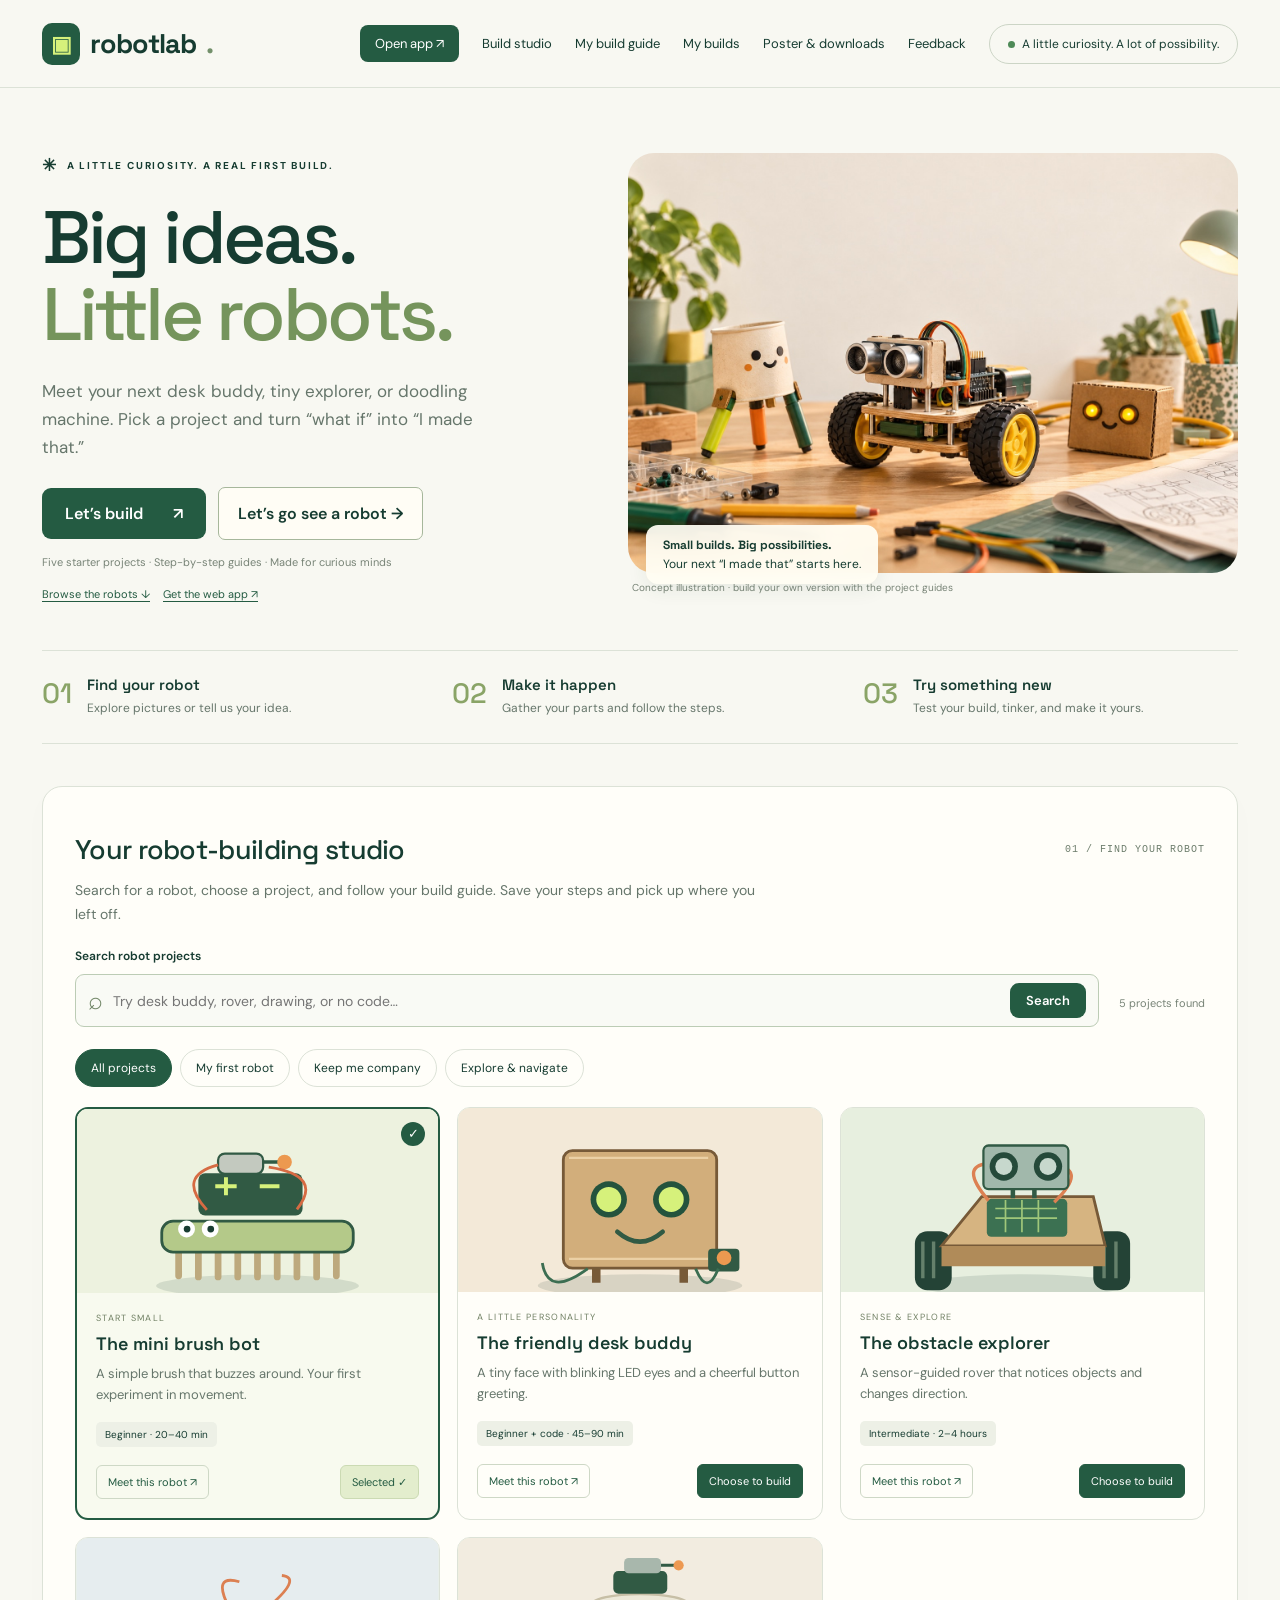
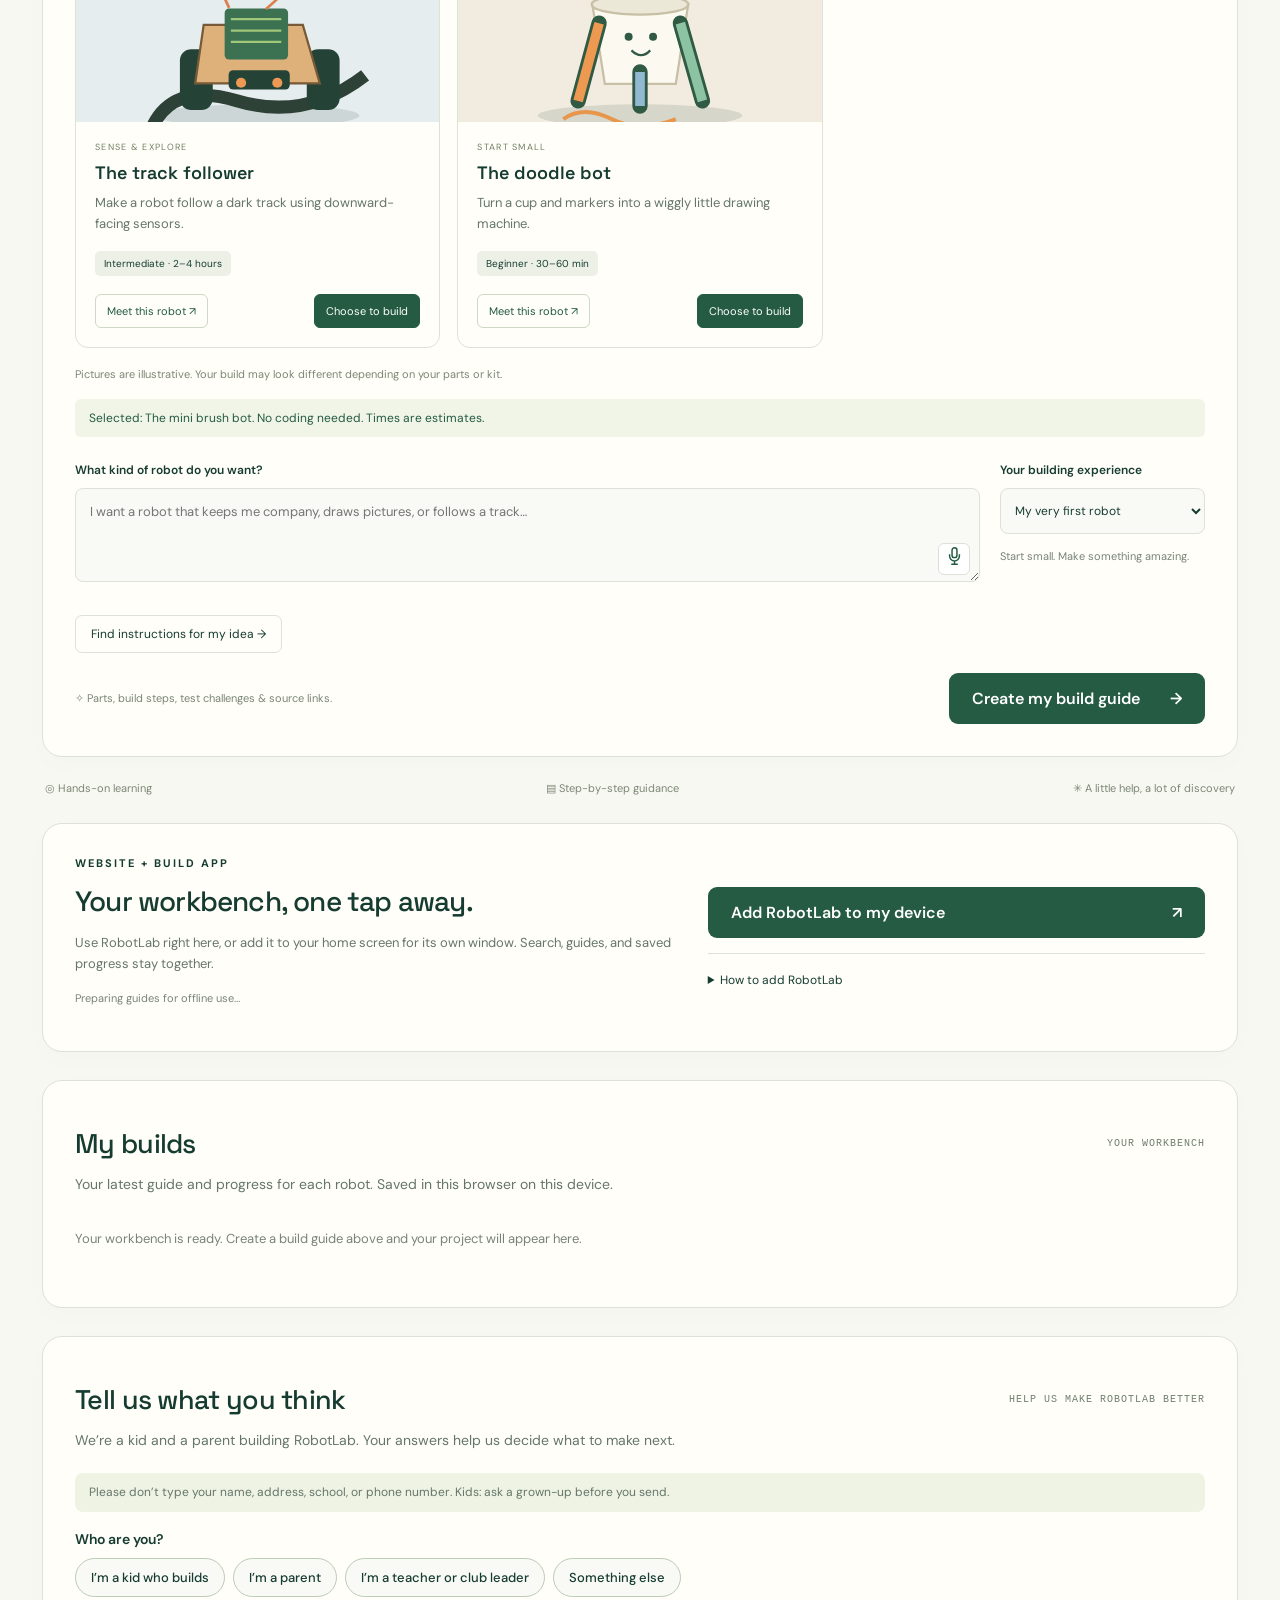
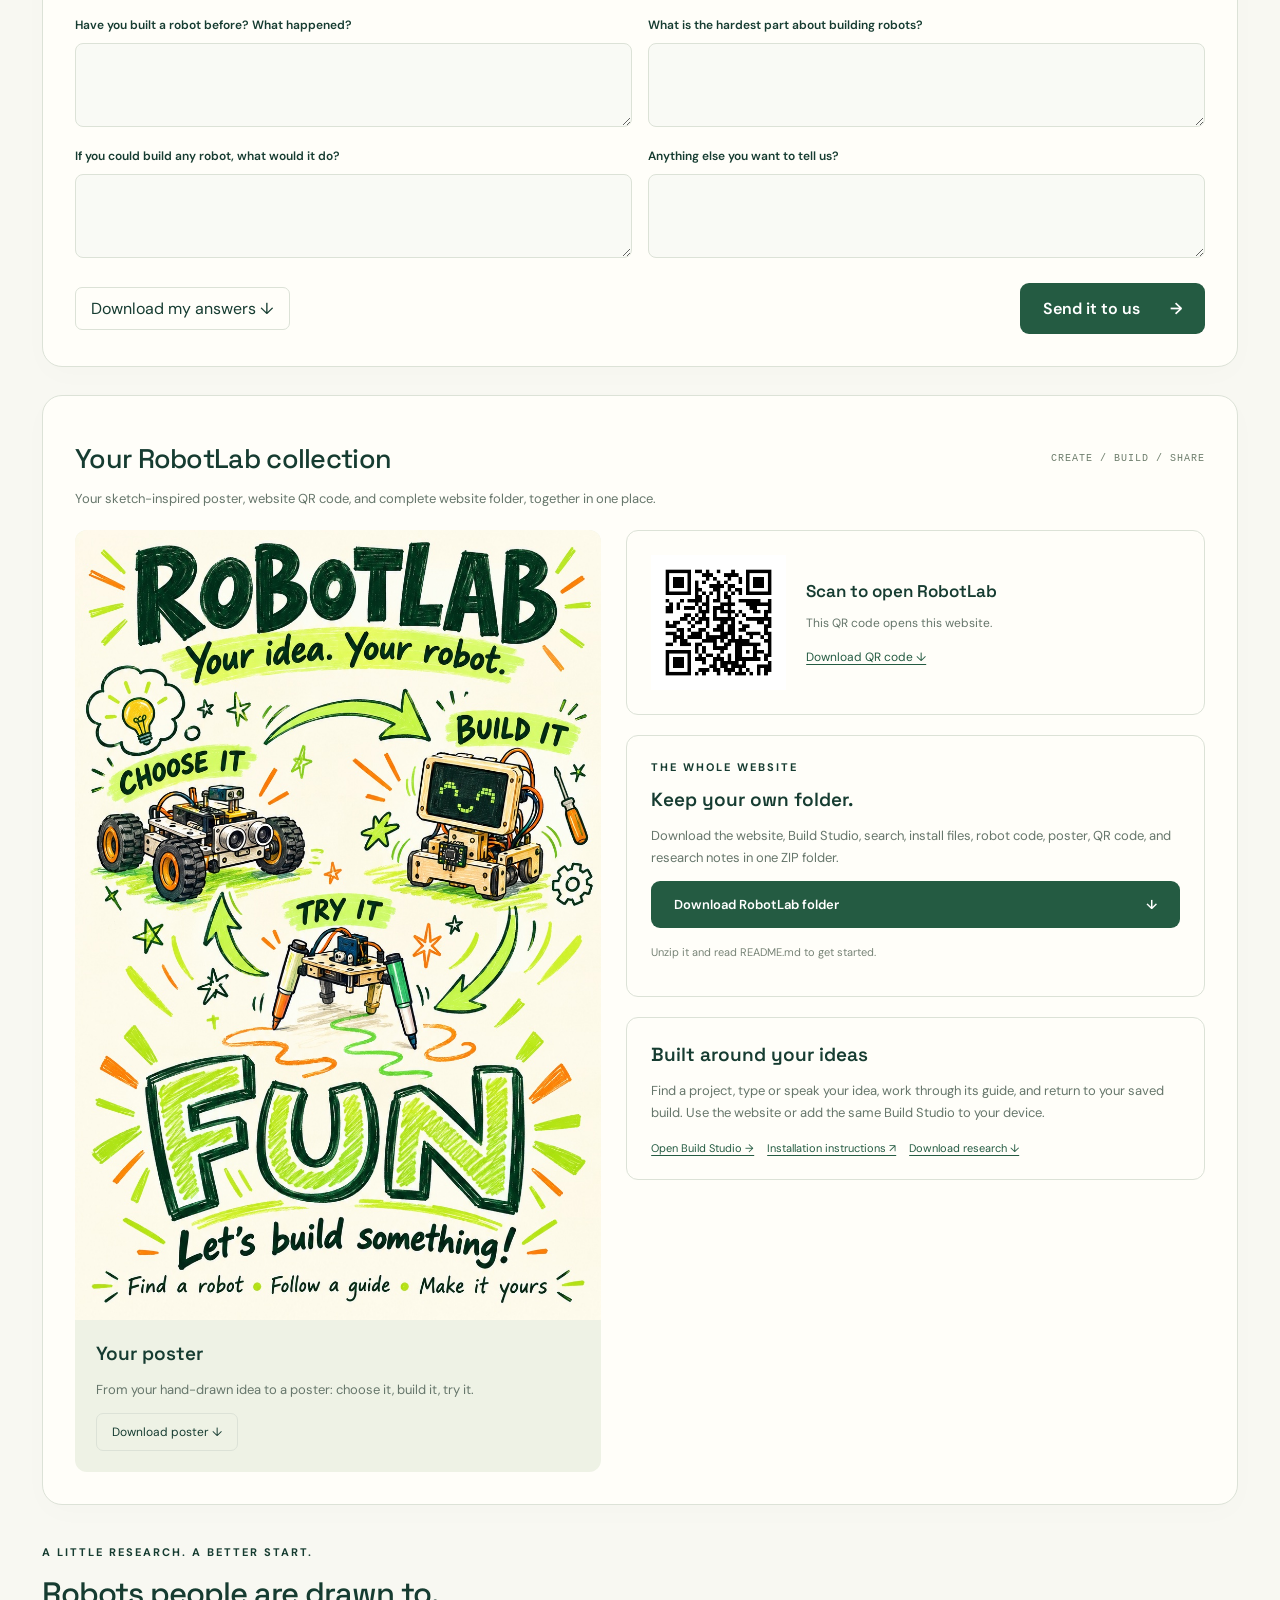
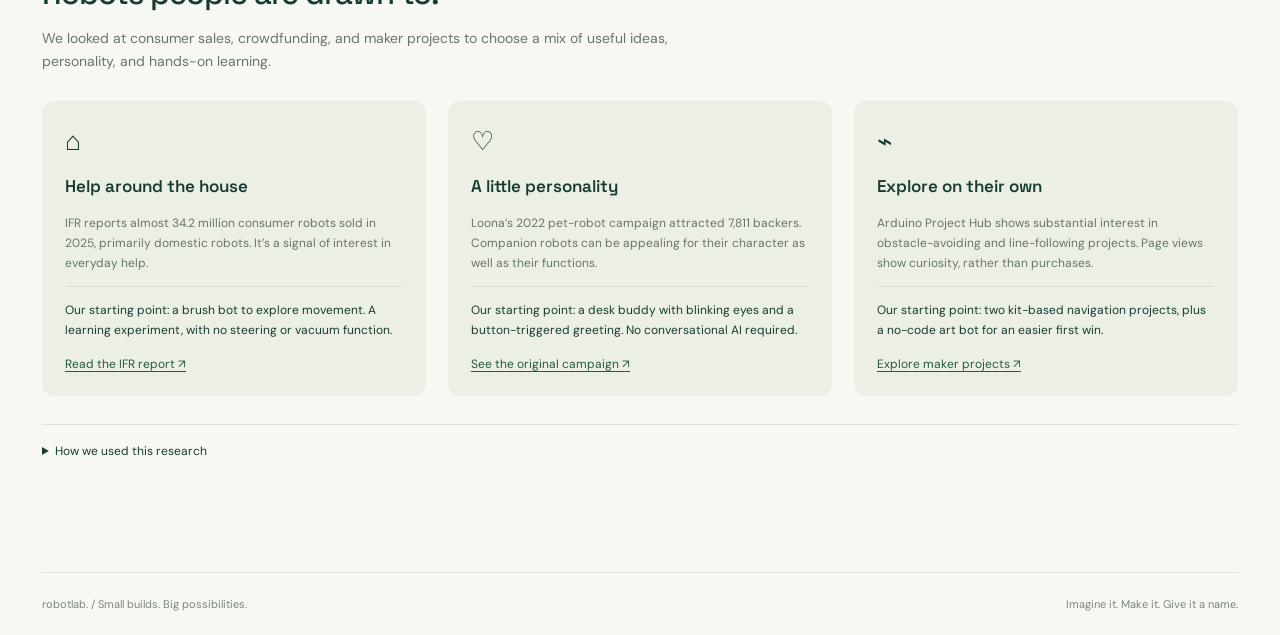
==== commit 965043bc: "Add customer discovery form ('Tell us what you think') to both pages site/feedback.js: who are you (" ====
--- a/site/index.html
+++ b/site/index.html
@@ -6,4 +6,5 @@
 .install-panel{margin-top:28px;display:grid;grid-template-columns:1.2fr 1fr;gap:36px;background:#edf2e4;scroll-margin-top:20px}.install-panel h2{font:500 28px 'Space Grotesk';letter-spacing:-.8px;margin:13px 0}.install-panel p{font-size:13px}.install-panel .tiny{font-size:11px}.install-controls{align-self:center}.install-controls .primary{width:100%;justify-content:space-between}.install-controls details{padding-bottom:0}.install-controls summary{font-size:12px}.install-controls details p{font-size:12px}@media(max-width:580px){.install-panel{grid-template-columns:1fr;gap:15px}}
 .quick-links{display:flex;gap:13px;flex-wrap:wrap;margin-top:18px}.quick-links a{font-size:11px;color:var(--green);text-decoration:underline;text-underline-offset:3px}.resource-hub{margin-top:28px;scroll-margin-top:20px}.resource-grid{display:grid;grid-template-columns:1fr 1.1fr;gap:25px}.poster-resource{background:#eef2e5;border-radius:12px;overflow:hidden}.poster-resource>a{display:block}.poster-resource img{display:block;width:100%;height:auto}.poster-resource>div{padding:21px}.resource-hub h3{font:600 19px 'Space Grotesk';margin:0 0 10px}.resource-hub p{font-size:13px}.resource-hub .secondary{display:inline-block;font-size:12px}.resource-stack{display:flex;flex-direction:column;gap:20px}.resource-stack article{border:1px solid var(--line);border-radius:12px;padding:24px}.resource-stack article .eyebrow{margin-bottom:13px}.resource-stack .primary{font-size:13px;justify-content:space-between;width:100%;gap:10px}.qr-resource{display:flex;align-items:center;gap:20px}.qr-resource img{width:135px;height:135px;flex-shrink:0}.qr-resource h3{font-size:17px}.qr-resource p{font-size:12px}.resource-stack .tiny{font-size:11px}@media(max-width:800px){nav{gap:15px}.pill{display:none}.resource-grid{grid-template-columns:1fr 1fr}.qr-resource{flex-direction:column;align-items:flex-start}}@media(max-width:580px){.resource-grid{grid-template-columns:1fr}.poster-resource img{max-height:520px;object-fit:contain;background:#fffdf2}.qr-resource{flex-direction:row;gap:12px}.qr-resource img{width:100px;height:100px}.resource-stack article{padding:19px}}
 .app-entry{padding:10px 15px;border-radius:8px;background:var(--green);color:white}.find-robot{margin-top:10px;font-size:12px}.app-intro{padding:40px 0 24px}.app-intro h1{font-size:42px;letter-spacing:-1.8px;margin:14px 0}.app-intro p{max-width:700px}.app-mode .resource-hub,.app-mode .research{display:none}@media(max-width:800px){nav{gap:12px}}@media(max-width:580px){nav .app-entry{display:inline-flex}.app-intro h1{font-size:34px}.hero .primary{gap:15px}}
-.search-input .search-go{padding:9px 16px;font-size:13px;gap:0}</style><link rel="stylesheet" href="polish.css"></head><body><header><a class="brand" href="#"><span class="mark">▣</span>robotlab<span style="color:#73906b">.</span></a><nav><a class="app-entry" href="app.html">Open app ↗</a><a href="#builder">Build studio</a><a href="#guide" id="myguide">My build guide</a><a href="#my-builds">My builds</a><a href="#resources">Poster & downloads</a><span class="pill"><i class="dot"></i>A little curiosity. A lot of possibility.</span></nav></header><main><section class="hero"><div><div class="eyebrow"><span style="font-size:17px">✳</span> A little curiosity. A real first build.</div><h1>Big ideas.<br><span>Little robots.</span></h1><p>Meet your next desk buddy, tiny explorer, or doodling machine. Pick a project and turn “what if” into “I made that.”</p><div class="hero-actions"><a class="primary" href="app.html">Let’s build <span>↗</span></a><button type="button" class="secondary" data-preview="rover">Let’s go see a robot →</button></div><div class="tiny">Five starter projects · Step-by-step guides · Made for curious minds</div><div class="quick-links"><a href="#builder">Browse the robots ↓</a><a href="#install">Get the web app ↗</a></div></div><div class="hero-art"><figure><img src="images/robot-workbench.jpg" alt="Illustration of a homemade rover, a drawing robot, and a friendly cardboard desk buddy on a workbench" width="1200" height="800" fetchpriority="high"><div class="art-badge"><strong>Small builds. Big possibilities.</strong>Your next “I made that” starts here.</div><figcaption>Concept illustration · build your own version with the project guides</figcaption></figure></div></section><section class="how-it-works" aria-label="How RobotLab works"><article><b>01</b><div><h3>Find your robot</h3><p>Explore pictures or tell us your idea.</p></div></article><article><b>02</b><div><h3>Make it happen</h3><p>Gather your parts and follow the steps.</p></div></article><article><b>03</b><div><h3>Try something new</h3><p>Test your build, tinker, and make it yours.</p></div></article></section><section id="builder" class="workspace"><div class="section-top"><h2>Your robot-building studio</h2><span class="step-label">01 / FIND YOUR ROBOT</span></div><p class="builder-intro">Search for a robot, choose a project, and follow your build guide. Save your steps and pick up where you left off.</p><div class="search-row"><div class="search-field"><label for="robot-search">Search robot projects</label><div class="search-input"><span aria-hidden="true">⌕</span><input id="robot-search" type="search" maxlength="100" placeholder="Try desk buddy, rover, drawing, or no code…" autocomplete="off" aria-describedby="search-count"><button id="clear-search" class="secondary" hidden>Clear</button><button id="search-go" type="button" class="primary search-go">Search</button></div></div><span id="search-count" role="status" aria-live="polite"></span></div><div class="filters" role="group" aria-label="Filter robot projects"><button class="filter active" data-filter="all" aria-pressed="true">All projects</button><button class="filter" data-filter="first" aria-pressed="false">My first robot</button><button class="filter" data-filter="companion" aria-pressed="false">Keep me company</button><button class="filter" data-filter="explore" aria-pressed="false">Explore & navigate</button></div><div class="cards" id="project-cards"></div><p class="gallery-caption">Pictures are illustrative. Your build may look different depending on your parts or kit.</p><div id="selection" class="selection" role="status"></div><div class="form-row"><div><label for="idea">What kind of robot do you want?</label><div class="input-wrap"><textarea id="idea" maxlength="600" placeholder="I want a robot that keeps me company, draws pictures, or follows a track…"></textarea><button class="mic" id="mic" aria-label="Speak your robot idea" title="Speak your idea"><svg width="15" height="18" viewBox="0 0 18 22" fill="none" aria-hidden="true"><rect x="6" y="1" width="6" height="12" rx="3" stroke="currentColor" stroke-width="1.8"/><path d="M3 9v2a6 6 0 0 0 12 0V9M9 17v4M5 21h8" stroke="currentColor" stroke-width="1.8"/></svg></button></div></div><div><label for="experience">Your building experience</label><select id="experience"><option value="first">My very first robot</option><option value="some">I’ve built a few things</option><option value="confident">Comfortable with electronics</option></select><div class="tiny">Start small. Make something amazing.</div></div></div><div id="status" role="status"></div><div id="suggestion" class="suggestion" hidden></div><button id="find-robot" class="secondary find-robot">Find instructions for my idea →</button><div class="footer-row"><span class="hint">✧ Parts, build steps, test challenges & source links.</span><button class="primary" id="generate">Create my build guide <span>→</span></button></div></section><div class="below"><span>◎ Hands-on learning</span><span>▤ Step-by-step guidance</span><span>✳ A little help, a lot of discovery</span></div><section id="guide" class="workspace" hidden aria-live="polite"></section><section id="install" class="workspace install-panel"><div><div class="eyebrow">WEBSITE + BUILD APP</div><h2>Your workbench, one tap away.</h2><p>Use RobotLab right here, or add it to your home screen for its own window. Search, guides, and saved progress stay together.</p><p id="offline-status" class="tiny" role="status">Offline setup requires HTTPS or localhost.</p></div><div class="install-controls"><button id="install-app" class="primary">Add RobotLab to my device <span>↗</span></button><p id="install-status" class="tiny" role="status"></p><details id="install-help"><summary>How to add RobotLab</summary><p>On iPhone or iPad: open in Safari, tap Share, then Add to Home Screen. On Android: use Chrome’s menu and choose Install app or Add to Home screen. On a computer: use your browser’s install icon or menu when available.</p><p>If your browser does not offer installation, you can keep using the full Build Studio on this website. Speech input and linked references need internet access.</p></details></div></section><section id="my-builds" class="workspace saved-builds"><div class="section-top"><h2>My builds</h2><span class="step-label">YOUR WORKBENCH</span></div><p class="builder-intro">Your latest guide and progress for each robot. Saved in this browser on this device.</p><p id="storage-status" class="tiny" role="status"></p><div id="saved-projects"></div></section><section id="resources" class="workspace resource-hub"><div class="section-top"><h2>Your RobotLab collection</h2><span class="step-label">CREATE / BUILD / SHARE</span></div><p class="builder-intro">Your sketch-inspired poster, website QR code, and complete website folder, together in one place.</p><div class="resource-grid"><article class="poster-resource"><a href="robotlab-poster.jpg" target="_blank" rel="noopener"><img src="robotlab-poster.jpg" alt="RobotLab poster inspired by your sketch: friendly robots, swooping arrows, and large FUN lettering" loading="lazy" width="1024" height="1536"></a><div><h3>Your poster</h3><p>From your hand-drawn idea to a poster: choose it, build it, try it.</p><a class="secondary" href="robotlab-poster.jpg" download="RobotLab-Poster.jpg">Download poster ↓</a></div></article><div class="resource-stack"><article class="qr-resource"><img src="robotlab-qr.png" alt="QR code linking to this RobotLab website" width="160" height="160" loading="lazy"><div><h3>Scan to open RobotLab</h3><p>This QR code opens this website.</p><a class="resource-link" href="robotlab-qr.png" download="RobotLab-QR.png">Download QR code ↓</a></div></article><article><span class="eyebrow">THE WHOLE WEBSITE</span><h3>Keep your own folder.</h3><p>Download the website, Build Studio, search, install files, robot code, poster, QR code, and research notes in one ZIP folder.</p><a class="primary" href="robotlab-website.zip" download="RobotLab.zip">Download RobotLab folder <span>↓</span></a><p class="tiny">Unzip it and read README.md to get started.</p></article><article><h3>Built around your ideas</h3><p>Find a project, type or speak your idea, work through its guide, and return to your saved build. Use the website or add the same Build Studio to your device.</p><div class="quick-links"><a href="#builder">Open Build Studio →</a><a href="#install">Installation instructions ↗</a><a href="research-notes.md" download="RobotLab-Research.md">Download research ↓</a></div></article></div></div></section><section id="research" class="research"><div class="eyebrow">A LITTLE RESEARCH. A BETTER START.</div><h2>Robots people are drawn to.</h2><p class="research-intro">We looked at consumer sales, crowdfunding, and maker projects to choose a mix of useful ideas, personality, and hands-on learning.</p><div class="research-grid"><article><span class="research-icon">⌂</span><h3>Help around the house</h3><p>IFR reports almost 34.2 million consumer robots sold in 2025, primarily domestic robots. It’s a signal of interest in everyday help.</p><p class="takeaway">Our starting point: a brush bot to explore movement. A learning experiment, with no steering or vacuum function.</p><a href="https://ifr.org/ifr-press-releases/news/global-sales-of-professional-service-robots-surge-24-percent" target="_blank" rel="noopener noreferrer">Read the IFR report ↗</a></article><article><span class="research-icon">♡</span><h3>A little personality</h3><p>Loona’s 2022 pet-robot campaign attracted 7,811 backers. Companion robots can be appealing for their character as well as their functions.</p><p class="takeaway">Our starting point: a desk buddy with blinking eyes and a button-triggered greeting. No conversational AI required.</p><a href="https://www.kickstarter.com/projects/keyitechnology/meet-loona-the-petbot-you-will-fall-in-love" target="_blank" rel="noopener noreferrer">See the original campaign ↗</a></article><article><span class="research-icon">⌁</span><h3>Explore on their own</h3><p>Arduino Project Hub shows substantial interest in obstacle-avoiding and line-following projects. Page views show curiosity, rather than purchases.</p><p class="takeaway">Our starting point: two kit-based navigation projects, plus a no-code art bot for an easier first win.</p><a href="https://projecthub.arduino.cc/?q=robots&amp;value=robot" target="_blank" rel="noopener noreferrer">Explore maker projects ↗</a></article></div><details><summary>How we used this research</summary><p>Reviewed October 30, 2026. These are selected signals, not a representative survey or a ranking of the most wanted robots. Sales of finished products and crowdfunding support do not measure demand for DIY kits. Project choices are our interpretation, balanced with beginner accessibility. Times are planning estimates; actual time depends on your kit, tools, and experience. Guides link to educational resources; RobotLab is not affiliated with the sources.</p></details></section></main><footer><span>robotlab. / Small builds. Big possibilities.</span><span>Imagine it. Make it. Give it a name.</span></footer><dialog id="robot-dialog" class="robot-dialog" aria-labelledby="robot-dialog-title"><button type="button" class="dialog-close" id="close-robot-dialog" aria-label="Close robot picture">×</button><div class="dialog-content"><div class="dialog-picture"><img id="robot-dialog-image" src="images/rover.svg" alt="" width="640" height="460"></div><div class="dialog-copy"><div class="eyebrow">MEET YOUR NEXT PROJECT</div><h2 id="robot-dialog-title"></h2><div id="robot-dialog-meta" class="guide-meta"></div><p id="robot-dialog-description"></p><p id="robot-dialog-limit" class="limit-copy"></p><p class="tiny">Illustrative picture · actual parts and builds vary</p><button type="button" id="build-preview-robot" class="primary">Let’s build this robot <span>→</span></button></div></div></dialog><script src="app.js"></script><script src="install.js"></script><script src="gallery.js"></script></body></html>
+.search-input .search-go{padding:9px 16px;font-size:13px;gap:0}</style><link rel="stylesheet" href="polish.css"></head><body><header><a class="brand" href="#"><span class="mark">▣</span>robotlab<span style="color:#73906b">.</span></a><nav><a class="app-entry" href="app.html">Open app ↗</a><a href="#builder">Build studio</a><a href="#guide" id="myguide">My build guide</a><a href="#my-builds">My builds</a><a href="#resources">Poster & downloads</a><a href="#feedback">Feedback</a><span class="pill"><i class="dot"></i>A little curiosity. A lot of possibility.</span></nav></header><main><section class="hero"><div><div class="eyebrow"><span style="font-size:17px">✳</span> A little curiosity. A real first build.</div><h1>Big ideas.<br><span>Little robots.</span></h1><p>Meet your next desk buddy, tiny explorer, or doodling machine. Pick a project and turn “what if” into “I made that.”</p><div class="hero-actions"><a class="primary" href="app.html">Let’s build <span>↗</span></a><button type="button" class="secondary" data-preview="rover">Let’s go see a robot →</button></div><div class="tiny">Five starter projects · Step-by-step guides · Made for curious minds</div><div class="quick-links"><a href="#builder">Browse the robots ↓</a><a href="#install">Get the web app ↗</a></div></div><div class="hero-art"><figure><img src="images/robot-workbench.jpg" alt="Illustration of a homemade rover, a drawing robot, and a friendly cardboard desk buddy on a workbench" width="1200" height="800" fetchpriority="high"><div class="art-badge"><strong>Small builds. Big possibilities.</strong>Your next “I made that” starts here.</div><figcaption>Concept illustration · build your own version with the project guides</figcaption></figure></div></section><section class="how-it-works" aria-label="How RobotLab works"><article><b>01</b><div><h3>Find your robot</h3><p>Explore pictures or tell us your idea.</p></div></article><article><b>02</b><div><h3>Make it happen</h3><p>Gather your parts and follow the steps.</p></div></article><article><b>03</b><div><h3>Try something new</h3><p>Test your build, tinker, and make it yours.</p></div></article></section><section id="builder" class="workspace"><div class="section-top"><h2>Your robot-building studio</h2><span class="step-label">01 / FIND YOUR ROBOT</span></div><p class="builder-intro">Search for a robot, choose a project, and follow your build guide. Save your steps and pick up where you left off.</p><div class="search-row"><div class="search-field"><label for="robot-search">Search robot projects</label><div class="search-input"><span aria-hidden="true">⌕</span><input id="robot-search" type="search" maxlength="100" placeholder="Try desk buddy, rover, drawing, or no code…" autocomplete="off" aria-describedby="search-count"><button id="clear-search" class="secondary" hidden>Clear</button><button id="search-go" type="button" class="primary search-go">Search</button></div></div><span id="search-count" role="status" aria-live="polite"></span></div><div class="filters" role="group" aria-label="Filter robot projects"><button class="filter active" data-filter="all" aria-pressed="true">All projects</button><button class="filter" data-filter="first" aria-pressed="false">My first robot</button><button class="filter" data-filter="companion" aria-pressed="false">Keep me company</button><button class="filter" data-filter="explore" aria-pressed="false">Explore & navigate</button></div><div class="cards" id="project-cards"></div><p class="gallery-caption">Pictures are illustrative. Your build may look different depending on your parts or kit.</p><div id="selection" class="selection" role="status"></div><div class="form-row"><div><label for="idea">What kind of robot do you want?</label><div class="input-wrap"><textarea id="idea" maxlength="600" placeholder="I want a robot that keeps me company, draws pictures, or follows a track…"></textarea><button class="mic" id="mic" aria-label="Speak your robot idea" title="Speak your idea"><svg width="15" height="18" viewBox="0 0 18 22" fill="none" aria-hidden="true"><rect x="6" y="1" width="6" height="12" rx="3" stroke="currentColor" stroke-width="1.8"/><path d="M3 9v2a6 6 0 0 0 12 0V9M9 17v4M5 21h8" stroke="currentColor" stroke-width="1.8"/></svg></button></div></div><div><label for="experience">Your building experience</label><select id="experience"><option value="first">My very first robot</option><option value="some">I’ve built a few things</option><option value="confident">Comfortable with electronics</option></select><div class="tiny">Start small. Make something amazing.</div></div></div><div id="status" role="status"></div><div id="suggestion" class="suggestion" hidden></div><button id="find-robot" class="secondary find-robot">Find instructions for my idea →</button><div class="footer-row"><span class="hint">✧ Parts, build steps, test challenges & source links.</span><button class="primary" id="generate">Create my build guide <span>→</span></button></div></section><div class="below"><span>◎ Hands-on learning</span><span>▤ Step-by-step guidance</span><span>✳ A little help, a lot of discovery</span></div><section id="guide" class="workspace" hidden aria-live="polite"></section><section id="install" class="workspace install-panel"><div><div class="eyebrow">WEBSITE + BUILD APP</div><h2>Your workbench, one tap away.</h2><p>Use RobotLab right here, or add it to your home screen for its own window. Search, guides, and saved progress stay together.</p><p id="offline-status" class="tiny" role="status">Offline setup requires HTTPS or localhost.</p></div><div class="install-controls"><button id="install-app" class="primary">Add RobotLab to my device <span>↗</span></button><p id="install-status" class="tiny" role="status"></p><details id="install-help"><summary>How to add RobotLab</summary><p>On iPhone or iPad: open in Safari, tap Share, then Add to Home Screen. On Android: use Chrome’s menu and choose Install app or Add to Home screen. On a computer: use your browser’s install icon or menu when available.</p><p>If your browser does not offer installation, you can keep using the full Build Studio on this website. Speech input and linked references need internet access.</p></details></div></section><section id="my-builds" class="workspace saved-builds"><div class="section-top"><h2>My builds</h2><span class="step-label">YOUR WORKBENCH</span></div><p class="builder-intro">Your latest guide and progress for each robot. Saved in this browser on this device.</p><p id="storage-status" class="tiny" role="status"></p><div id="saved-projects"></div></section><section id="feedback" class="workspace feedback"><div class="section-top"><h2>Tell us what you think</h2><span class="step-label">HELP US MAKE ROBOTLAB BETTER</span></div><p class="builder-intro">We’re a kid and a parent building RobotLab. Your answers help us decide what to make next.</p><p class="f-safe">Please don’t type your name, address, school, or phone number. Kids: ask a grown-up before you send.</p><form id="feedback-form"><fieldset><legend>Who are you?</legend><div class="chips" id="f-role"></div></fieldset><div class="f-grid"><div><label for="f-built">Have you built a robot before? What happened?</label><textarea id="f-built" maxlength="1000"></textarea></div><div><label for="f-hardest">What is the hardest part about building robots?</label><textarea id="f-hardest" maxlength="1000"></textarea></div><div><label for="f-dream">If you could build any robot, what would it do?</label><textarea id="f-dream" maxlength="1000"></textarea></div><div><label for="f-more">Anything else you want to tell us?</label><textarea id="f-more" maxlength="1000"></textarea></div></div><div id="f-contact" hidden><label for="f-email">Grown-ups only: your email, if we may ask you a few more questions (optional)</label><input id="f-email" type="email" maxlength="120" autocomplete="email"></div><div class="f-gotcha" aria-hidden="true"><label for="f-gotcha">Leave this empty</label><input id="f-gotcha" name="_gotcha" tabindex="-1" autocomplete="off"></div><p id="f-status" role="status"></p><div class="footer-row"><button type="button" class="secondary" id="f-download">Download my answers ↓</button><button type="submit" class="primary" id="f-send">Send it to us <span>→</span></button></div></form></section><section id="resources" class="workspace resource-hub"><div class="section-top"><h2>Your RobotLab collection</h2><span class="step-label">CREATE / BUILD / SHARE</span></div><p class="builder-intro">Your sketch-inspired poster, website QR code, and complete website folder, together in one place.</p><div class="resource-grid"><article class="poster-resource"><a href="robotlab-poster.jpg" target="_blank" rel="noopener"><img src="robotlab-poster.jpg" alt="RobotLab poster inspired by your sketch: friendly robots, swooping arrows, and large FUN lettering" loading="lazy" width="1024" height="1536"></a><div><h3>Your poster</h3><p>From your hand-drawn idea to a poster: choose it, build it, try it.</p><a class="secondary" href="robotlab-poster.jpg" download="RobotLab-Poster.jpg">Download poster ↓</a></div></article><div class="resource-stack"><article class="qr-resource"><img src="robotlab-qr.png" alt="QR code linking to this RobotLab website" width="160" height="160" loading="lazy"><div><h3>Scan to open RobotLab</h3><p>This QR code opens this website.</p><a class="resource-link" href="robotlab-qr.png" download="RobotLab-QR.png">Download QR code ↓</a></div></article><article><span class="eyebrow">THE WHOLE WEBSITE</span><h3>Keep your own folder.</h3><p>Download the website, Build Studio, search, install files, robot code, poster, QR code, and research notes in one ZIP folder.</p><a class="primary" href="robotlab-website.zip" download="RobotLab.zip">Download RobotLab folder <span>↓</span></a><p class="tiny">Unzip it and read README.md to get started.</p></article><article><h3>Built around your ideas</h3><p>Find a project, type or speak your idea, work through its guide, and return to your saved build. Use the website or add the same Build Studio to your device.</p><div class="quick-links"><a href="#builder">Open Build Studio →</a><a href="#install">Installation instructions ↗</a><a href="research-notes.md" download="RobotLab-Research.md">Download research ↓</a></div></article></div></div></section><section id="research" class="research"><div class="eyebrow">A LITTLE RESEARCH. A BETTER START.</div><h2>Robots people are drawn to.</h2><p class="research-intro">We looked at consumer sales, crowdfunding, and maker projects to choose a mix of useful ideas, personality, and hands-on learning.</p><div class="research-grid"><article><span class="research-icon">⌂</span><h3>Help around the house</h3><p>IFR reports almost 34.2 million consumer robots sold in 2025, primarily domestic robots. It’s a signal of interest in everyday help.</p><p class="takeaway">Our starting point: a brush bot to explore movement. A learning experiment, with no steering or vacuum function.</p><a href="https://ifr.org/ifr-press-releases/news/global-sales-of-professional-service-robots-surge-24-percent" target="_blank" rel="noopener noreferrer">Read the IFR report ↗</a></article><article><span class="research-icon">♡</span><h3>A little personality</h3><p>Loona’s 2022 pet-robot campaign attracted 7,811 backers. Companion robots can be appealing for their character as well as their functions.</p><p class="takeaway">Our starting point: a desk buddy with blinking eyes and a button-triggered greeting. No conversational AI required.</p><a href="https://www.kickstarter.com/projects/keyitechnology/meet-loona-the-petbot-you-will-fall-in-love" target="_blank" rel="noopener noreferrer">See the original campaign ↗</a></article><article><span class="research-icon">⌁</span><h3>Explore on their own</h3><p>Arduino Project Hub shows substantial interest in obstacle-avoiding and line-following projects. Page views show curiosity, rather than purchases.</p><p class="takeaway">Our starting point: two kit-based navigation projects, plus a no-code art bot for an easier first win.</p><a href="https://projecthub.arduino.cc/?q=robots&amp;value=robot" target="_blank" rel="noopener noreferrer">Explore maker projects ↗</a></article></div><details><summary>How we used this research</summary><p>Reviewed October 30, 2026. These are selected signals, not a representative survey or a ranking of the most wanted robots. Sales of finished products and crowdfunding support do not measure demand for DIY kits. Project choices are our interpretation, balanced with beginner accessibility. Times are planning estimates; actual time depends on your kit, tools, and experience. Guides link to educational resources; RobotLab is not affiliated with the sources.</p></details></section></main><footer><span>robotlab. / Small builds. Big possibilities.</span><span>Imagine it. Make it. Give it a name.</span></footer><dialog id="robot-dialog" class="robot-dialog" aria-labelledby="robot-dialog-title"><button type="button" class="dialog-close" id="close-robot-dialog" aria-label="Close robot picture">×</button><div class="dialog-content"><div class="dialog-picture"><img id="robot-dialog-image" src="images/rover.svg" alt="" width="640" height="460"></div><div class="dialog-copy"><div class="eyebrow">MEET YOUR NEXT PROJECT</div><h2 id="robot-dialog-title"></h2><div id="robot-dialog-meta" class="guide-meta"></div><p id="robot-dialog-description"></p><p id="robot-dialog-limit" class="limit-copy"></p><p class="tiny">Illustrative picture · actual parts and builds vary</p><button type="button" id="build-preview-robot" class="primary">Let’s build this robot <span>→</span></button></div></div></dialog><script src="app.js"></script><script src="install.js"></script><script src="feedback.js"></script>
+<script src="gallery.js"></script></body></html>
--- a/site/polish.css
+++ b/site/polish.css
@@ -2,3 +2,4 @@
 :root{--cream:#f8f8f2;--ink:#163c31;--green:#245b42}body{font-size:16px}header{height:88px;max-width:1280px}main{max-width:1196px}.brand{font-size:27px}nav{gap:23px}.hero{grid-template-columns:1fr 1.12fr;gap:42px;padding:65px 0 48px}.hero h1{font-size:clamp(48px,5.8vw,76px);line-height:1.03;letter-spacing:-3.5px;margin:24px 0}.hero h1 span{color:#75945c}.hero p{font-size:17px;max-width:440px}.hero-actions{display:flex;gap:12px;flex-wrap:wrap;align-items:center;margin-top:25px}.hero-actions .primary{margin:0}.hero-actions .secondary{padding:15px 19px;border-color:#a6b79b;font-weight:600;background:#fffdf5}.hero-art{position:relative}.hero-art img{width:100%;height:420px;object-fit:cover;display:block;border-radius:26px;background:#e7eddf}.hero-art .art-badge{position:absolute;bottom:18px;left:18px;background:#fffef5ed;backdrop-filter:blur(10px);padding:12px 17px;border-radius:12px;font-size:12px;box-shadow:0 5px 20px #24433615}.hero-art .art-badge strong{display:block;font-family:'Space Grotesk';margin-bottom:3px}.hero-art figcaption{font-size:10px;color:#788477;margin:8px 4px}.hero-art figure{margin:0}.hero .eyebrow{font-size:10px;letter-spacing:1.8px}.how-it-works{display:grid;grid-template-columns:repeat(3,1fr);margin:0 0 42px;padding:24px 0;border-block:1px solid var(--line);gap:35px}.how-it-works article{display:flex;gap:15px;align-items:flex-start}.how-it-works b{font:500 28px 'Space Grotesk';color:#8aa467}.how-it-works h3{font:600 15px 'Space Grotesk';margin:0 0 5px}.how-it-works p{font-size:12px;margin:0}.workspace{padding:32px;border-radius:20px;background:#fffef9;box-shadow:0 8px 30px #24433604}.section-top h2{font-size:27px}.builder-intro{font-size:14px;max-width:700px;line-height:1.7}.cards{gap:17px;grid-template-columns:repeat(3,minmax(0,1fr))}.project-card{padding:0!important;overflow:hidden;background:#fffef9;border:1px solid #dce2d7;border-radius:13px;position:relative;transition:transform .2s,box-shadow .2s}.project-card:hover{transform:translateY(-3px);box-shadow:0 10px 22px #24433612}.project-card.selected{border:2px solid var(--green);background:#f8faef}.project-card.selected:after{content:'✓';position:absolute;top:13px;right:13px;background:var(--green);color:white;width:24px;height:24px;border-radius:50%;text-align:center;line-height:24px;font-size:13px}.picture-button{border:0;padding:0;width:100%;display:block;background:#edf2df;cursor:zoom-in}.picture-button img{display:block;width:100%;height:184px;object-fit:cover}.card-body{padding:19px}.card-body strong{font:600 18px 'Space Grotesk';display:block}.card-body .category{font-size:9px;text-transform:uppercase;letter-spacing:1.3px;color:#718064;margin-bottom:8px;display:block}.card-body p{font-size:13px;min-height:44px;margin:9px 0 14px;line-height:1.6}.card-body .level{font-size:10px;background:#edf0e6;padding:6px 9px;border-radius:5px;display:inline-block}.card-buttons{display:flex;gap:9px;margin-top:18px;align-items:center;justify-content:space-between}.card-buttons button{font-size:11px;border:1px solid #ced8c6;padding:9px 11px;border-radius:6px;color:var(--green);background:transparent}.card-buttons [data-type]{background:var(--green);color:white;border-color:var(--green)}.project-card.selected [data-type]{background:#e3edcd;color:var(--green);border-color:#cbdab3}.filter{font-size:12px;padding:10px 15px}dialog.robot-dialog{max-width:870px;width:calc(100% - 32px);max-height:90vh;padding:0;border:0;border-radius:23px;color:var(--ink);background:#fffef9;box-shadow:0 25px 100px #142c3240}dialog::backdrop{background:#102b246e;backdrop-filter:blur(6px)}.dialog-content{display:grid;grid-template-columns:1fr 1fr}.dialog-picture{background:#eef2e4;display:flex;align-items:center}.dialog-picture img{width:100%;height:auto;display:block}.dialog-copy{padding:42px 30px 32px}.dialog-copy h2{font:500 31px/1.1 'Space Grotesk';letter-spacing:-1px;margin:13px 0 17px}.dialog-copy p{font-size:14px}.dialog-copy .limit-copy{font-size:12px;border-top:1px solid var(--line);padding-top:16px}.dialog-copy .primary{margin-top:14px;width:100%;justify-content:space-between;font-size:13px}.dialog-close{position:absolute;right:13px;top:12px;background:#fffef9e8;border:1px solid #d0dac8;border-radius:50%;width:32px;height:32px;color:var(--ink);font-size:20px}.dialog-copy .tiny{font-size:10px}.gallery-caption{font-size:11px;color:#7b8876;margin:17px 0 0}.app-intro{padding-top:40px}.app-mode .cards{grid-template-columns:repeat(3,minmax(0,1fr))}footer{margin-top:25px}button:focus-visible,a:focus-visible{outline:3px solid #87a949;outline-offset:3px}@media(max-width:1100px){main{margin:0 30px}.hero-art img{height:370px}header{padding-inline:30px}nav{gap:13px}nav a{font-size:12px}}@media(max-width:800px){header{padding:0 20px}.hero{gap:25px;padding-top:38px}.hero h1{font-size:51px}.hero p{font-size:15px}.hero-art img{height:340px}.hero-actions .primary,.hero-actions .secondary{font-size:12px;padding:13px 15px}.cards,.app-mode .cards{grid-template-columns:repeat(2,minmax(0,1fr))}.how-it-works{gap:20px}.how-it-works article{gap:10px}.how-it-works p{font-size:11px}.workspace{padding:24px}.dialog-copy{padding:40px 24px 26px}}@media(max-width:580px){main{margin:0;padding-inline:18px}.hero{grid-template-columns:1fr;padding:35px 0 25px;gap:24px}.hero h1{font-size:57px;letter-spacing:-2.8px}.hero p{max-width:100%}.hero-art img{height:300px}.hero-art .art-badge{bottom:16px;font-size:11px}.hero .quick-links{margin-top:17px}.how-it-works{grid-template-columns:1fr;gap:18px;padding:20px 0;margin-bottom:27px}.how-it-works p{font-size:12px}.how-it-works h3{font-size:15px}.workspace{padding:23px 15px}.section-top{align-items:flex-start}.section-top h2{font-size:23px}.step-label{font-size:8px}.cards,.app-mode .cards{grid-template-columns:1fr}.picture-button img{height:210px}.card-body{padding:19px}.card-body p{min-height:0}.card-buttons button{font-size:12px}.project-card{min-height:0}.dialog-content{grid-template-columns:1fr}.dialog-picture img{max-height:240px;object-fit:contain}.dialog-copy{padding:26px 23px}.dialog-copy h2{font-size:27px}.dialog-close{position:fixed;right:25px;top:6vh}dialog.robot-dialog{overflow:auto}.hero-actions{gap:9px}.hero-actions .primary{font-size:13px}.app-mode .cards{grid-template-columns:1fr}}@media(prefers-reduced-motion:reduce){.project-card{transition:none}.project-card:hover{transform:none}}
 
 h1,h2,h3,.card-body strong,.art-badge strong{font-family:'Space Grotesk',sans-serif}@media(max-width:580px){.dialog-close{position:absolute;right:12px;top:12px}}
+.chips{display:flex;flex-wrap:wrap;gap:8px}.chip{position:relative;margin:0;font-weight:500}.chip input{position:absolute;opacity:0;inset:0;margin:0;cursor:pointer}.chip span{display:inline-block;padding:10px 15px;border:1px solid #bcccb5;border-radius:999px;background:#f9faf5;font-size:13px;color:var(--ink)}.chip input:checked+span{background:var(--green);color:#fff;border-color:var(--green)}.chip input:checked+span:before{content:'✓ '}.chip input:focus-visible+span{outline:2px solid #91b954;outline-offset:2px}.feedback{scroll-margin-top:20px;margin-top:28px}.feedback fieldset{border:0;padding:0;margin:0 0 20px}.feedback legend{font-weight:600;font-size:14px;margin-bottom:10px;padding:0}.f-grid{display:grid;grid-template-columns:1fr 1fr;gap:16px}.feedback textarea{min-height:84px;padding:12px 14px}.feedback input[type=email]{width:100%;padding:13px 12px;border:1px solid var(--line);border-radius:8px;background:#f9faf5;color:var(--ink);font-size:13px;box-sizing:border-box}.f-safe{background:#eef3e4;border-radius:8px;padding:10px 14px;font-size:12px;margin:0 0 18px}.f-gotcha{position:absolute;left:-9999px;width:1px;height:1px;overflow:hidden}#f-contact{margin-top:16px}#f-status{font-size:13px;margin:14px 0 0}#f-status.f-ok{color:var(--green);font-weight:600}@media(max-width:580px){.f-grid{grid-template-columns:1fr}}
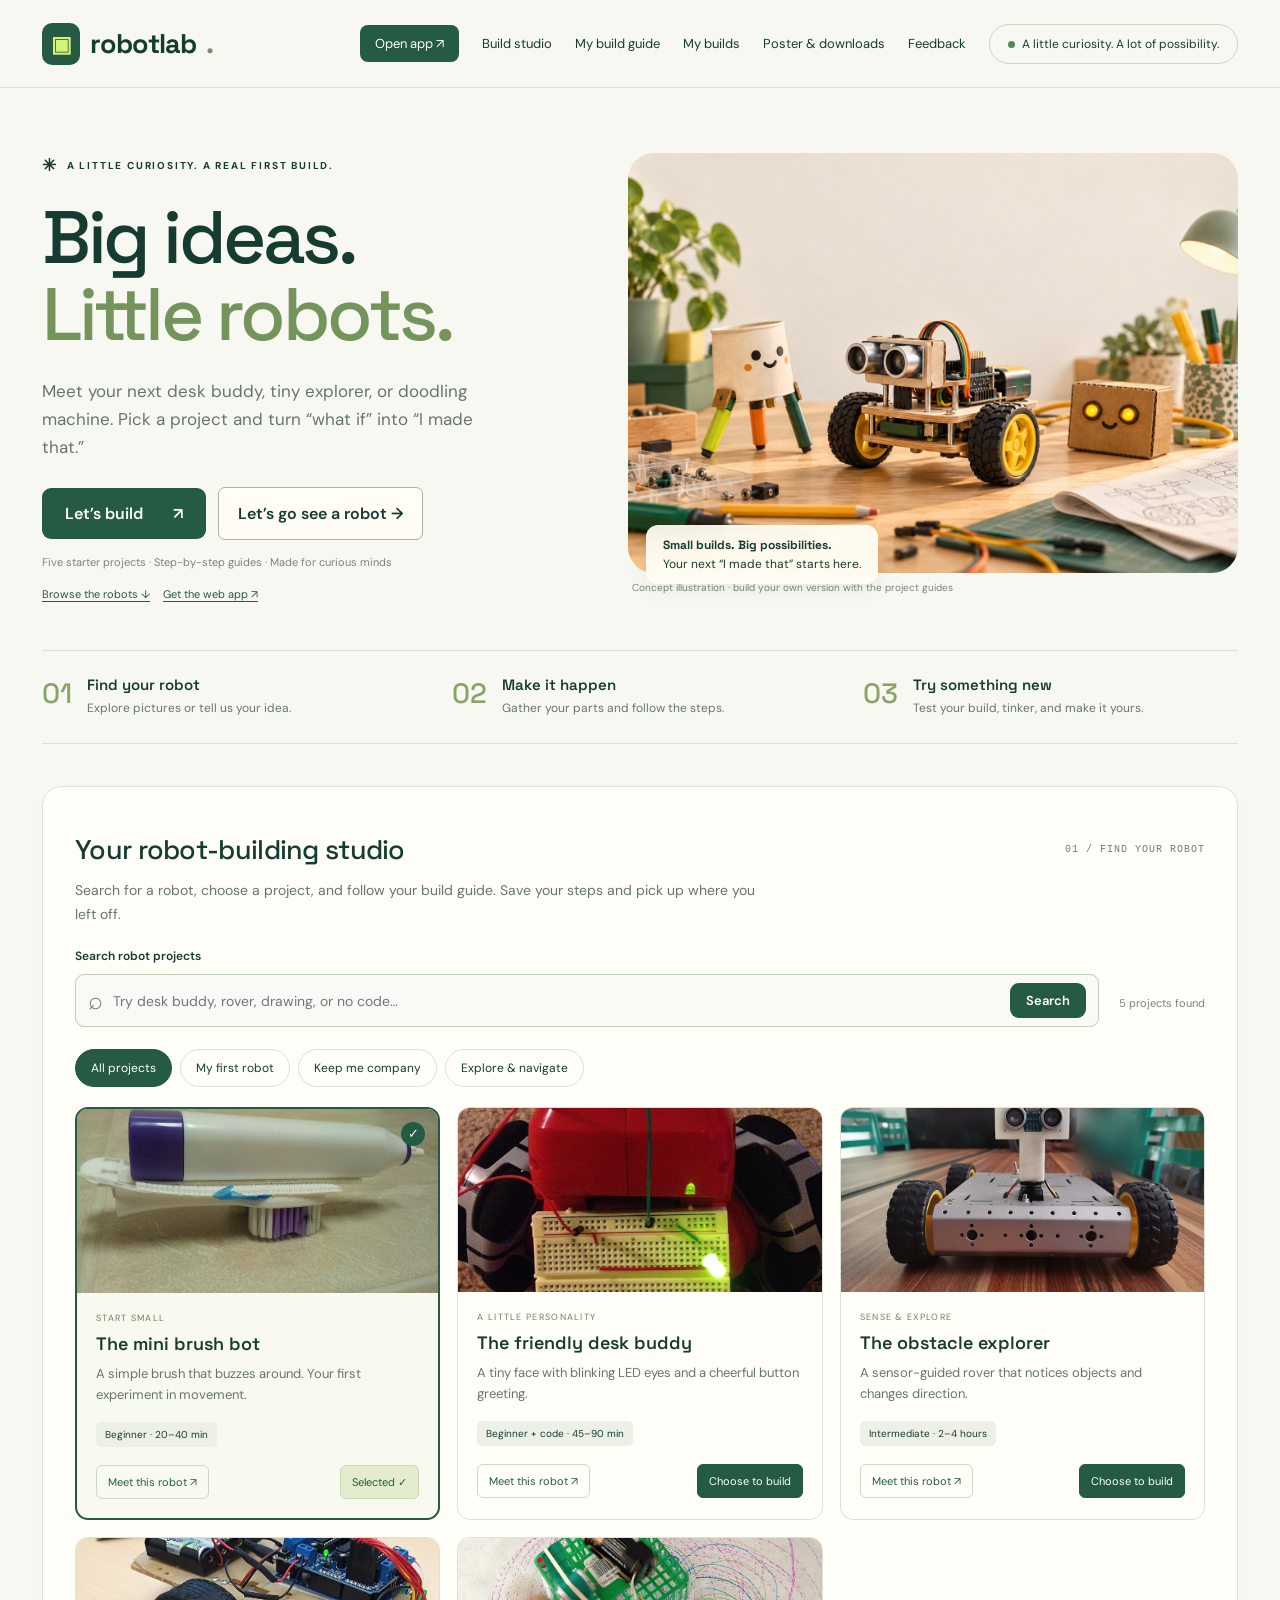
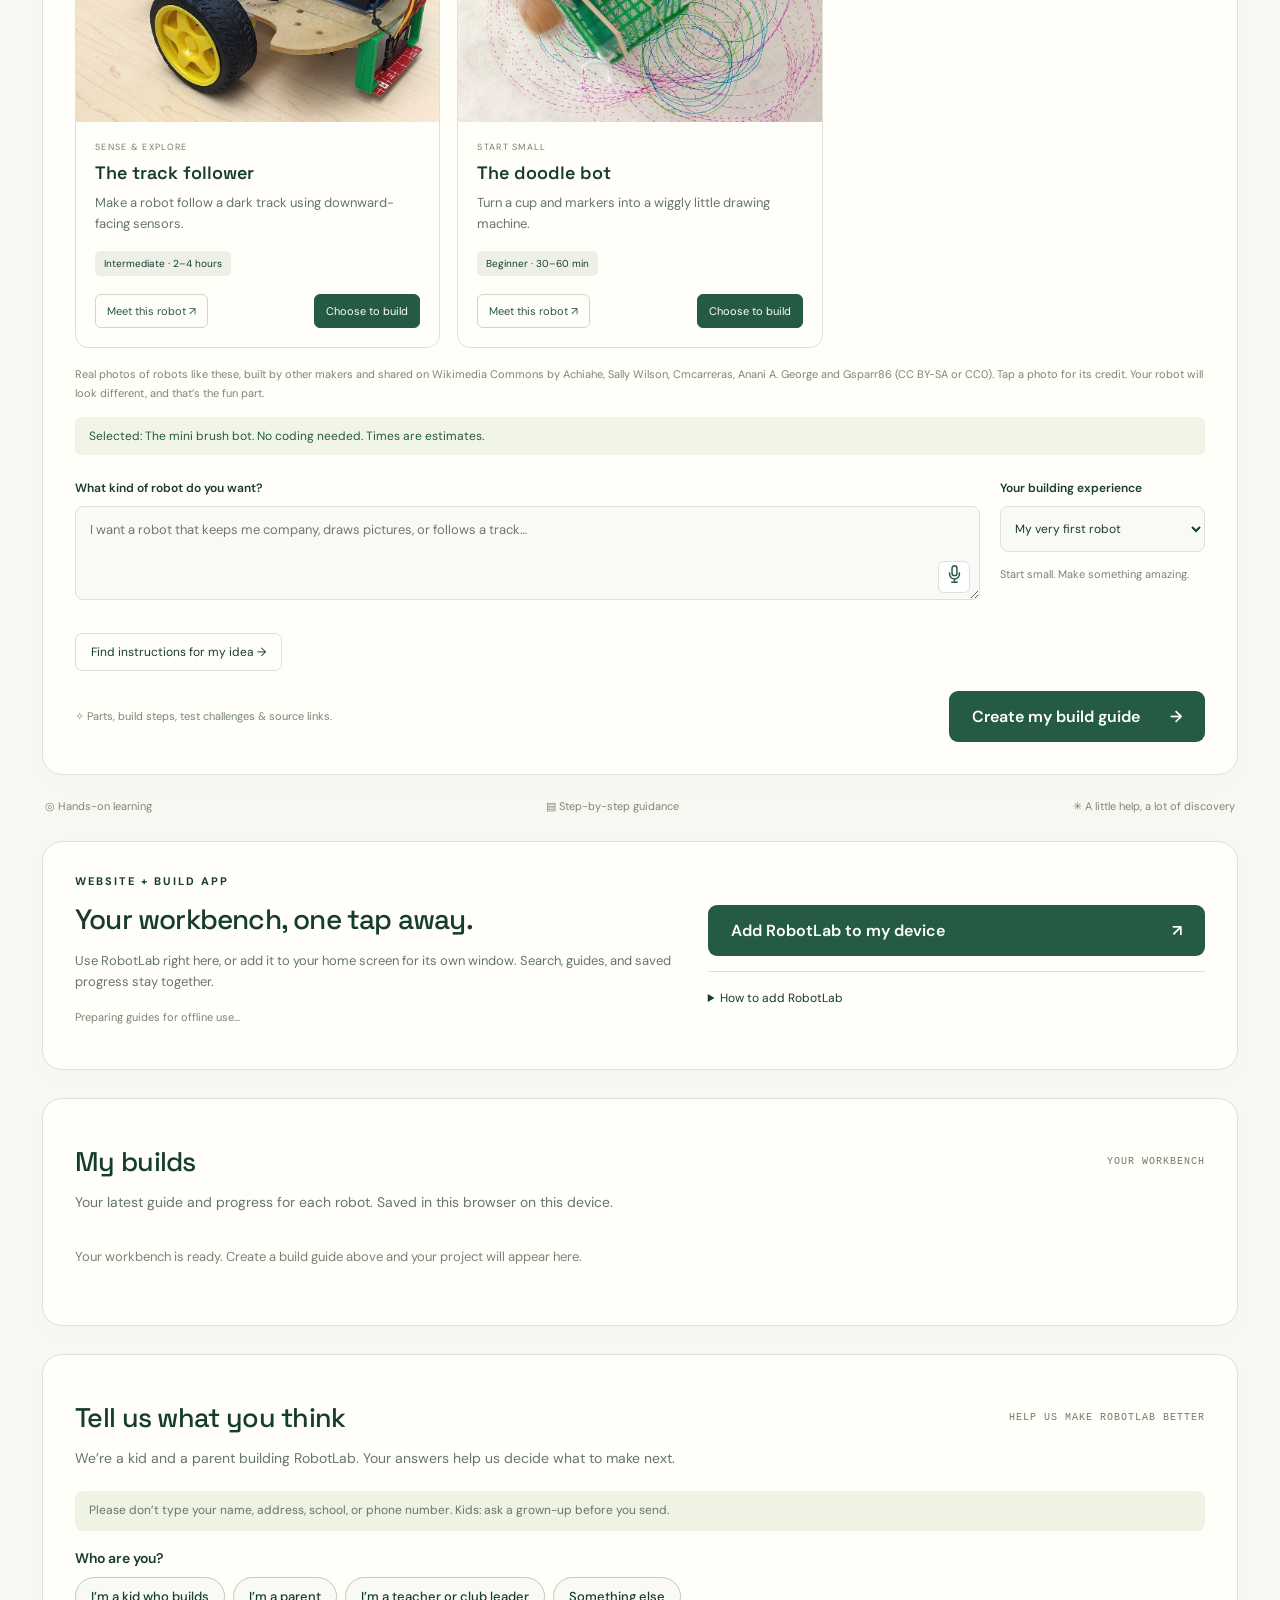
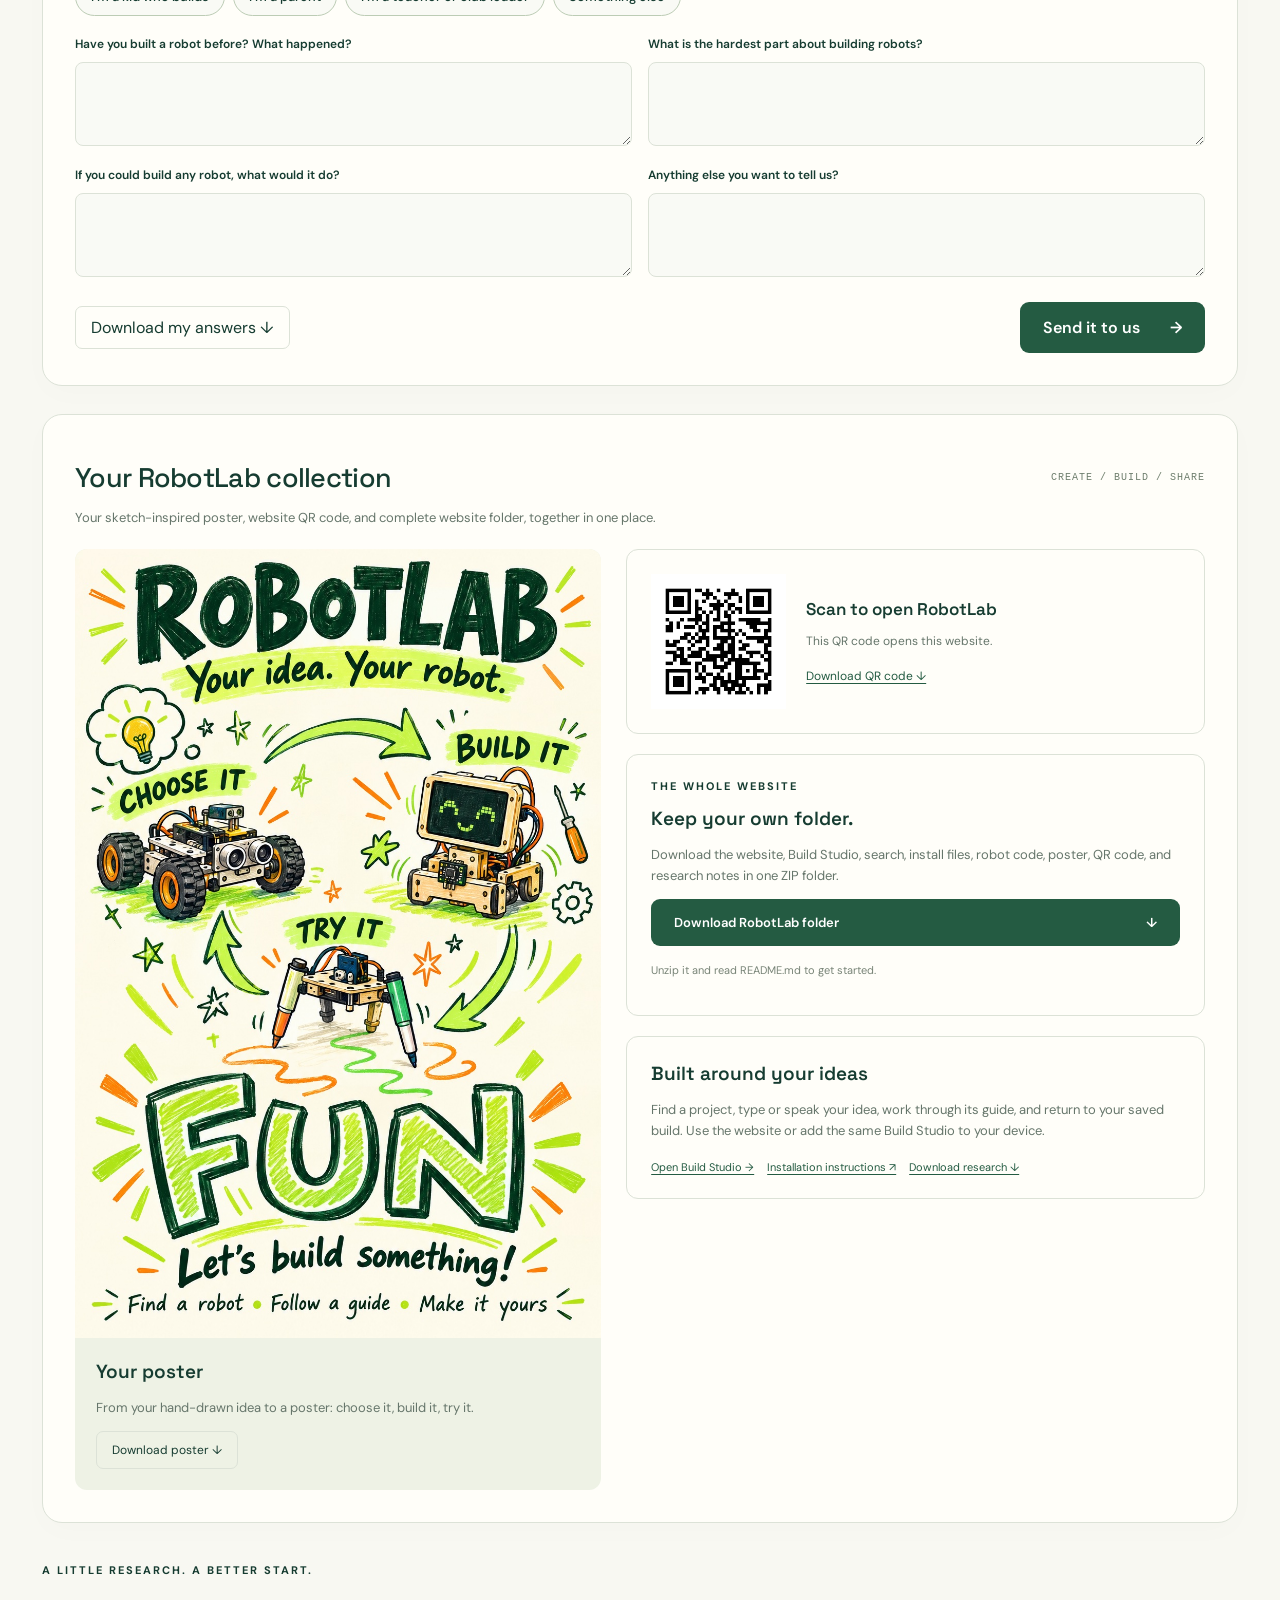
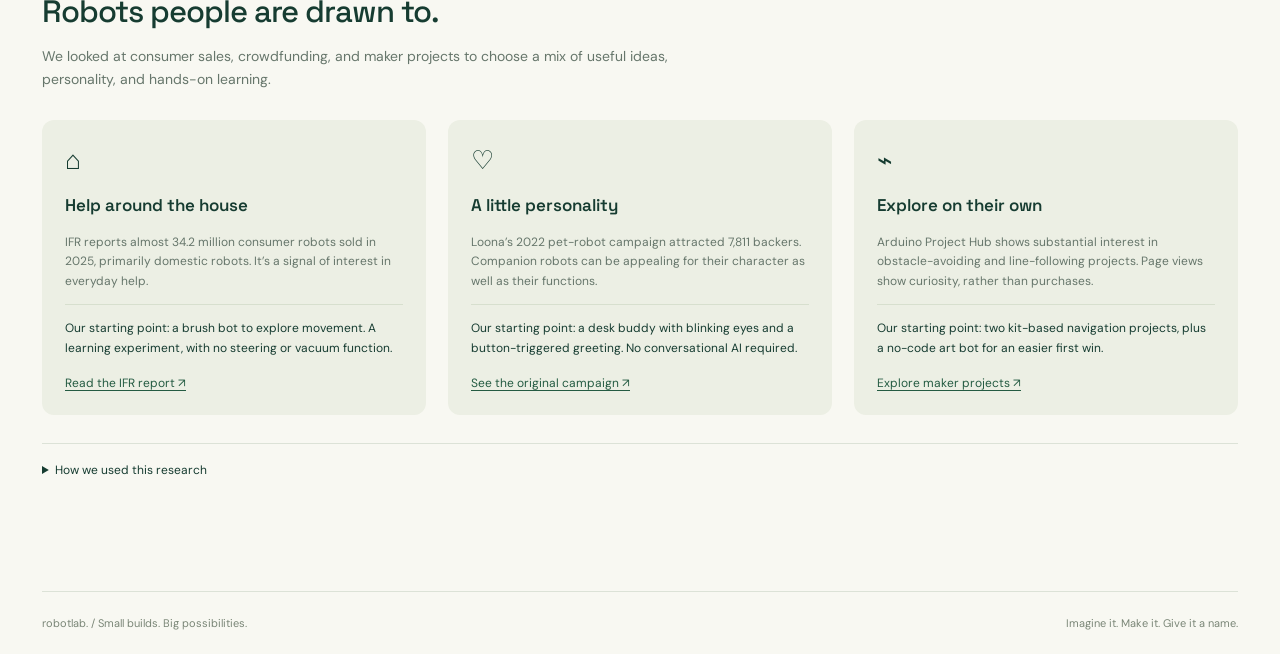
==== commit 54484fc1: "Replace robot drawings with real photos from Wikimedia Commons Five openly licensed photos of real r" ====
--- a/site/index.html
+++ b/site/index.html
@@ -6,5 +6,5 @@
 .install-panel{margin-top:28px;display:grid;grid-template-columns:1.2fr 1fr;gap:36px;background:#edf2e4;scroll-margin-top:20px}.install-panel h2{font:500 28px 'Space Grotesk';letter-spacing:-.8px;margin:13px 0}.install-panel p{font-size:13px}.install-panel .tiny{font-size:11px}.install-controls{align-self:center}.install-controls .primary{width:100%;justify-content:space-between}.install-controls details{padding-bottom:0}.install-controls summary{font-size:12px}.install-controls details p{font-size:12px}@media(max-width:580px){.install-panel{grid-template-columns:1fr;gap:15px}}
 .quick-links{display:flex;gap:13px;flex-wrap:wrap;margin-top:18px}.quick-links a{font-size:11px;color:var(--green);text-decoration:underline;text-underline-offset:3px}.resource-hub{margin-top:28px;scroll-margin-top:20px}.resource-grid{display:grid;grid-template-columns:1fr 1.1fr;gap:25px}.poster-resource{background:#eef2e5;border-radius:12px;overflow:hidden}.poster-resource>a{display:block}.poster-resource img{display:block;width:100%;height:auto}.poster-resource>div{padding:21px}.resource-hub h3{font:600 19px 'Space Grotesk';margin:0 0 10px}.resource-hub p{font-size:13px}.resource-hub .secondary{display:inline-block;font-size:12px}.resource-stack{display:flex;flex-direction:column;gap:20px}.resource-stack article{border:1px solid var(--line);border-radius:12px;padding:24px}.resource-stack article .eyebrow{margin-bottom:13px}.resource-stack .primary{font-size:13px;justify-content:space-between;width:100%;gap:10px}.qr-resource{display:flex;align-items:center;gap:20px}.qr-resource img{width:135px;height:135px;flex-shrink:0}.qr-resource h3{font-size:17px}.qr-resource p{font-size:12px}.resource-stack .tiny{font-size:11px}@media(max-width:800px){nav{gap:15px}.pill{display:none}.resource-grid{grid-template-columns:1fr 1fr}.qr-resource{flex-direction:column;align-items:flex-start}}@media(max-width:580px){.resource-grid{grid-template-columns:1fr}.poster-resource img{max-height:520px;object-fit:contain;background:#fffdf2}.qr-resource{flex-direction:row;gap:12px}.qr-resource img{width:100px;height:100px}.resource-stack article{padding:19px}}
 .app-entry{padding:10px 15px;border-radius:8px;background:var(--green);color:white}.find-robot{margin-top:10px;font-size:12px}.app-intro{padding:40px 0 24px}.app-intro h1{font-size:42px;letter-spacing:-1.8px;margin:14px 0}.app-intro p{max-width:700px}.app-mode .resource-hub,.app-mode .research{display:none}@media(max-width:800px){nav{gap:12px}}@media(max-width:580px){nav .app-entry{display:inline-flex}.app-intro h1{font-size:34px}.hero .primary{gap:15px}}
-.search-input .search-go{padding:9px 16px;font-size:13px;gap:0}</style><link rel="stylesheet" href="polish.css"></head><body><header><a class="brand" href="#"><span class="mark">▣</span>robotlab<span style="color:#73906b">.</span></a><nav><a class="app-entry" href="app.html">Open app ↗</a><a href="#builder">Build studio</a><a href="#guide" id="myguide">My build guide</a><a href="#my-builds">My builds</a><a href="#resources">Poster & downloads</a><a href="#feedback">Feedback</a><span class="pill"><i class="dot"></i>A little curiosity. A lot of possibility.</span></nav></header><main><section class="hero"><div><div class="eyebrow"><span style="font-size:17px">✳</span> A little curiosity. A real first build.</div><h1>Big ideas.<br><span>Little robots.</span></h1><p>Meet your next desk buddy, tiny explorer, or doodling machine. Pick a project and turn “what if” into “I made that.”</p><div class="hero-actions"><a class="primary" href="app.html">Let’s build <span>↗</span></a><button type="button" class="secondary" data-preview="rover">Let’s go see a robot →</button></div><div class="tiny">Five starter projects · Step-by-step guides · Made for curious minds</div><div class="quick-links"><a href="#builder">Browse the robots ↓</a><a href="#install">Get the web app ↗</a></div></div><div class="hero-art"><figure><img src="images/robot-workbench.jpg" alt="Illustration of a homemade rover, a drawing robot, and a friendly cardboard desk buddy on a workbench" width="1200" height="800" fetchpriority="high"><div class="art-badge"><strong>Small builds. Big possibilities.</strong>Your next “I made that” starts here.</div><figcaption>Concept illustration · build your own version with the project guides</figcaption></figure></div></section><section class="how-it-works" aria-label="How RobotLab works"><article><b>01</b><div><h3>Find your robot</h3><p>Explore pictures or tell us your idea.</p></div></article><article><b>02</b><div><h3>Make it happen</h3><p>Gather your parts and follow the steps.</p></div></article><article><b>03</b><div><h3>Try something new</h3><p>Test your build, tinker, and make it yours.</p></div></article></section><section id="builder" class="workspace"><div class="section-top"><h2>Your robot-building studio</h2><span class="step-label">01 / FIND YOUR ROBOT</span></div><p class="builder-intro">Search for a robot, choose a project, and follow your build guide. Save your steps and pick up where you left off.</p><div class="search-row"><div class="search-field"><label for="robot-search">Search robot projects</label><div class="search-input"><span aria-hidden="true">⌕</span><input id="robot-search" type="search" maxlength="100" placeholder="Try desk buddy, rover, drawing, or no code…" autocomplete="off" aria-describedby="search-count"><button id="clear-search" class="secondary" hidden>Clear</button><button id="search-go" type="button" class="primary search-go">Search</button></div></div><span id="search-count" role="status" aria-live="polite"></span></div><div class="filters" role="group" aria-label="Filter robot projects"><button class="filter active" data-filter="all" aria-pressed="true">All projects</button><button class="filter" data-filter="first" aria-pressed="false">My first robot</button><button class="filter" data-filter="companion" aria-pressed="false">Keep me company</button><button class="filter" data-filter="explore" aria-pressed="false">Explore & navigate</button></div><div class="cards" id="project-cards"></div><p class="gallery-caption">Pictures are illustrative. Your build may look different depending on your parts or kit.</p><div id="selection" class="selection" role="status"></div><div class="form-row"><div><label for="idea">What kind of robot do you want?</label><div class="input-wrap"><textarea id="idea" maxlength="600" placeholder="I want a robot that keeps me company, draws pictures, or follows a track…"></textarea><button class="mic" id="mic" aria-label="Speak your robot idea" title="Speak your idea"><svg width="15" height="18" viewBox="0 0 18 22" fill="none" aria-hidden="true"><rect x="6" y="1" width="6" height="12" rx="3" stroke="currentColor" stroke-width="1.8"/><path d="M3 9v2a6 6 0 0 0 12 0V9M9 17v4M5 21h8" stroke="currentColor" stroke-width="1.8"/></svg></button></div></div><div><label for="experience">Your building experience</label><select id="experience"><option value="first">My very first robot</option><option value="some">I’ve built a few things</option><option value="confident">Comfortable with electronics</option></select><div class="tiny">Start small. Make something amazing.</div></div></div><div id="status" role="status"></div><div id="suggestion" class="suggestion" hidden></div><button id="find-robot" class="secondary find-robot">Find instructions for my idea →</button><div class="footer-row"><span class="hint">✧ Parts, build steps, test challenges & source links.</span><button class="primary" id="generate">Create my build guide <span>→</span></button></div></section><div class="below"><span>◎ Hands-on learning</span><span>▤ Step-by-step guidance</span><span>✳ A little help, a lot of discovery</span></div><section id="guide" class="workspace" hidden aria-live="polite"></section><section id="install" class="workspace install-panel"><div><div class="eyebrow">WEBSITE + BUILD APP</div><h2>Your workbench, one tap away.</h2><p>Use RobotLab right here, or add it to your home screen for its own window. Search, guides, and saved progress stay together.</p><p id="offline-status" class="tiny" role="status">Offline setup requires HTTPS or localhost.</p></div><div class="install-controls"><button id="install-app" class="primary">Add RobotLab to my device <span>↗</span></button><p id="install-status" class="tiny" role="status"></p><details id="install-help"><summary>How to add RobotLab</summary><p>On iPhone or iPad: open in Safari, tap Share, then Add to Home Screen. On Android: use Chrome’s menu and choose Install app or Add to Home screen. On a computer: use your browser’s install icon or menu when available.</p><p>If your browser does not offer installation, you can keep using the full Build Studio on this website. Speech input and linked references need internet access.</p></details></div></section><section id="my-builds" class="workspace saved-builds"><div class="section-top"><h2>My builds</h2><span class="step-label">YOUR WORKBENCH</span></div><p class="builder-intro">Your latest guide and progress for each robot. Saved in this browser on this device.</p><p id="storage-status" class="tiny" role="status"></p><div id="saved-projects"></div></section><section id="feedback" class="workspace feedback"><div class="section-top"><h2>Tell us what you think</h2><span class="step-label">HELP US MAKE ROBOTLAB BETTER</span></div><p class="builder-intro">We’re a kid and a parent building RobotLab. Your answers help us decide what to make next.</p><p class="f-safe">Please don’t type your name, address, school, or phone number. Kids: ask a grown-up before you send.</p><form id="feedback-form"><fieldset><legend>Who are you?</legend><div class="chips" id="f-role"></div></fieldset><div class="f-grid"><div><label for="f-built">Have you built a robot before? What happened?</label><textarea id="f-built" maxlength="1000"></textarea></div><div><label for="f-hardest">What is the hardest part about building robots?</label><textarea id="f-hardest" maxlength="1000"></textarea></div><div><label for="f-dream">If you could build any robot, what would it do?</label><textarea id="f-dream" maxlength="1000"></textarea></div><div><label for="f-more">Anything else you want to tell us?</label><textarea id="f-more" maxlength="1000"></textarea></div></div><div id="f-contact" hidden><label for="f-email">Grown-ups only: your email, if we may ask you a few more questions (optional)</label><input id="f-email" type="email" maxlength="120" autocomplete="email"></div><div class="f-gotcha" aria-hidden="true"><label for="f-gotcha">Leave this empty</label><input id="f-gotcha" name="_gotcha" tabindex="-1" autocomplete="off"></div><p id="f-status" role="status"></p><div class="footer-row"><button type="button" class="secondary" id="f-download">Download my answers ↓</button><button type="submit" class="primary" id="f-send">Send it to us <span>→</span></button></div></form></section><section id="resources" class="workspace resource-hub"><div class="section-top"><h2>Your RobotLab collection</h2><span class="step-label">CREATE / BUILD / SHARE</span></div><p class="builder-intro">Your sketch-inspired poster, website QR code, and complete website folder, together in one place.</p><div class="resource-grid"><article class="poster-resource"><a href="robotlab-poster.jpg" target="_blank" rel="noopener"><img src="robotlab-poster.jpg" alt="RobotLab poster inspired by your sketch: friendly robots, swooping arrows, and large FUN lettering" loading="lazy" width="1024" height="1536"></a><div><h3>Your poster</h3><p>From your hand-drawn idea to a poster: choose it, build it, try it.</p><a class="secondary" href="robotlab-poster.jpg" download="RobotLab-Poster.jpg">Download poster ↓</a></div></article><div class="resource-stack"><article class="qr-resource"><img src="robotlab-qr.png" alt="QR code linking to this RobotLab website" width="160" height="160" loading="lazy"><div><h3>Scan to open RobotLab</h3><p>This QR code opens this website.</p><a class="resource-link" href="robotlab-qr.png" download="RobotLab-QR.png">Download QR code ↓</a></div></article><article><span class="eyebrow">THE WHOLE WEBSITE</span><h3>Keep your own folder.</h3><p>Download the website, Build Studio, search, install files, robot code, poster, QR code, and research notes in one ZIP folder.</p><a class="primary" href="robotlab-website.zip" download="RobotLab.zip">Download RobotLab folder <span>↓</span></a><p class="tiny">Unzip it and read README.md to get started.</p></article><article><h3>Built around your ideas</h3><p>Find a project, type or speak your idea, work through its guide, and return to your saved build. Use the website or add the same Build Studio to your device.</p><div class="quick-links"><a href="#builder">Open Build Studio →</a><a href="#install">Installation instructions ↗</a><a href="research-notes.md" download="RobotLab-Research.md">Download research ↓</a></div></article></div></div></section><section id="research" class="research"><div class="eyebrow">A LITTLE RESEARCH. A BETTER START.</div><h2>Robots people are drawn to.</h2><p class="research-intro">We looked at consumer sales, crowdfunding, and maker projects to choose a mix of useful ideas, personality, and hands-on learning.</p><div class="research-grid"><article><span class="research-icon">⌂</span><h3>Help around the house</h3><p>IFR reports almost 34.2 million consumer robots sold in 2025, primarily domestic robots. It’s a signal of interest in everyday help.</p><p class="takeaway">Our starting point: a brush bot to explore movement. A learning experiment, with no steering or vacuum function.</p><a href="https://ifr.org/ifr-press-releases/news/global-sales-of-professional-service-robots-surge-24-percent" target="_blank" rel="noopener noreferrer">Read the IFR report ↗</a></article><article><span class="research-icon">♡</span><h3>A little personality</h3><p>Loona’s 2022 pet-robot campaign attracted 7,811 backers. Companion robots can be appealing for their character as well as their functions.</p><p class="takeaway">Our starting point: a desk buddy with blinking eyes and a button-triggered greeting. No conversational AI required.</p><a href="https://www.kickstarter.com/projects/keyitechnology/meet-loona-the-petbot-you-will-fall-in-love" target="_blank" rel="noopener noreferrer">See the original campaign ↗</a></article><article><span class="research-icon">⌁</span><h3>Explore on their own</h3><p>Arduino Project Hub shows substantial interest in obstacle-avoiding and line-following projects. Page views show curiosity, rather than purchases.</p><p class="takeaway">Our starting point: two kit-based navigation projects, plus a no-code art bot for an easier first win.</p><a href="https://projecthub.arduino.cc/?q=robots&amp;value=robot" target="_blank" rel="noopener noreferrer">Explore maker projects ↗</a></article></div><details><summary>How we used this research</summary><p>Reviewed October 30, 2026. These are selected signals, not a representative survey or a ranking of the most wanted robots. Sales of finished products and crowdfunding support do not measure demand for DIY kits. Project choices are our interpretation, balanced with beginner accessibility. Times are planning estimates; actual time depends on your kit, tools, and experience. Guides link to educational resources; RobotLab is not affiliated with the sources.</p></details></section></main><footer><span>robotlab. / Small builds. Big possibilities.</span><span>Imagine it. Make it. Give it a name.</span></footer><dialog id="robot-dialog" class="robot-dialog" aria-labelledby="robot-dialog-title"><button type="button" class="dialog-close" id="close-robot-dialog" aria-label="Close robot picture">×</button><div class="dialog-content"><div class="dialog-picture"><img id="robot-dialog-image" src="images/rover.svg" alt="" width="640" height="460"></div><div class="dialog-copy"><div class="eyebrow">MEET YOUR NEXT PROJECT</div><h2 id="robot-dialog-title"></h2><div id="robot-dialog-meta" class="guide-meta"></div><p id="robot-dialog-description"></p><p id="robot-dialog-limit" class="limit-copy"></p><p class="tiny">Illustrative picture · actual parts and builds vary</p><button type="button" id="build-preview-robot" class="primary">Let’s build this robot <span>→</span></button></div></div></dialog><script src="app.js"></script><script src="install.js"></script><script src="feedback.js"></script>
+.search-input .search-go{padding:9px 16px;font-size:13px;gap:0}</style><link rel="stylesheet" href="polish.css"></head><body><header><a class="brand" href="#"><span class="mark">▣</span>robotlab<span style="color:#73906b">.</span></a><nav><a class="app-entry" href="app.html">Open app ↗</a><a href="#builder">Build studio</a><a href="#guide" id="myguide">My build guide</a><a href="#my-builds">My builds</a><a href="#resources">Poster & downloads</a><a href="#feedback">Feedback</a><span class="pill"><i class="dot"></i>A little curiosity. A lot of possibility.</span></nav></header><main><section class="hero"><div><div class="eyebrow"><span style="font-size:17px">✳</span> A little curiosity. A real first build.</div><h1>Big ideas.<br><span>Little robots.</span></h1><p>Meet your next desk buddy, tiny explorer, or doodling machine. Pick a project and turn “what if” into “I made that.”</p><div class="hero-actions"><a class="primary" href="app.html">Let’s build <span>↗</span></a><button type="button" class="secondary" data-preview="rover">Let’s go see a robot →</button></div><div class="tiny">Five starter projects · Step-by-step guides · Made for curious minds</div><div class="quick-links"><a href="#builder">Browse the robots ↓</a><a href="#install">Get the web app ↗</a></div></div><div class="hero-art"><figure><img src="images/robot-workbench.jpg" alt="Illustration of a homemade rover, a drawing robot, and a friendly cardboard desk buddy on a workbench" width="1200" height="800" fetchpriority="high"><div class="art-badge"><strong>Small builds. Big possibilities.</strong>Your next “I made that” starts here.</div><figcaption>Concept illustration · build your own version with the project guides</figcaption></figure></div></section><section class="how-it-works" aria-label="How RobotLab works"><article><b>01</b><div><h3>Find your robot</h3><p>Explore pictures or tell us your idea.</p></div></article><article><b>02</b><div><h3>Make it happen</h3><p>Gather your parts and follow the steps.</p></div></article><article><b>03</b><div><h3>Try something new</h3><p>Test your build, tinker, and make it yours.</p></div></article></section><section id="builder" class="workspace"><div class="section-top"><h2>Your robot-building studio</h2><span class="step-label">01 / FIND YOUR ROBOT</span></div><p class="builder-intro">Search for a robot, choose a project, and follow your build guide. Save your steps and pick up where you left off.</p><div class="search-row"><div class="search-field"><label for="robot-search">Search robot projects</label><div class="search-input"><span aria-hidden="true">⌕</span><input id="robot-search" type="search" maxlength="100" placeholder="Try desk buddy, rover, drawing, or no code…" autocomplete="off" aria-describedby="search-count"><button id="clear-search" class="secondary" hidden>Clear</button><button id="search-go" type="button" class="primary search-go">Search</button></div></div><span id="search-count" role="status" aria-live="polite"></span></div><div class="filters" role="group" aria-label="Filter robot projects"><button class="filter active" data-filter="all" aria-pressed="true">All projects</button><button class="filter" data-filter="first" aria-pressed="false">My first robot</button><button class="filter" data-filter="companion" aria-pressed="false">Keep me company</button><button class="filter" data-filter="explore" aria-pressed="false">Explore & navigate</button></div><div class="cards" id="project-cards"></div><p class="gallery-caption">Real photos of robots like these, built by other makers and shared on Wikimedia Commons by Achiahe, Sally Wilson, Cmcarreras, Anani A. George and Gsparr86 (CC BY-SA or CC0). Tap a photo for its credit. Your robot will look different, and that’s the fun part.</p><div id="selection" class="selection" role="status"></div><div class="form-row"><div><label for="idea">What kind of robot do you want?</label><div class="input-wrap"><textarea id="idea" maxlength="600" placeholder="I want a robot that keeps me company, draws pictures, or follows a track…"></textarea><button class="mic" id="mic" aria-label="Speak your robot idea" title="Speak your idea"><svg width="15" height="18" viewBox="0 0 18 22" fill="none" aria-hidden="true"><rect x="6" y="1" width="6" height="12" rx="3" stroke="currentColor" stroke-width="1.8"/><path d="M3 9v2a6 6 0 0 0 12 0V9M9 17v4M5 21h8" stroke="currentColor" stroke-width="1.8"/></svg></button></div></div><div><label for="experience">Your building experience</label><select id="experience"><option value="first">My very first robot</option><option value="some">I’ve built a few things</option><option value="confident">Comfortable with electronics</option></select><div class="tiny">Start small. Make something amazing.</div></div></div><div id="status" role="status"></div><div id="suggestion" class="suggestion" hidden></div><button id="find-robot" class="secondary find-robot">Find instructions for my idea →</button><div class="footer-row"><span class="hint">✧ Parts, build steps, test challenges & source links.</span><button class="primary" id="generate">Create my build guide <span>→</span></button></div></section><div class="below"><span>◎ Hands-on learning</span><span>▤ Step-by-step guidance</span><span>✳ A little help, a lot of discovery</span></div><section id="guide" class="workspace" hidden aria-live="polite"></section><section id="install" class="workspace install-panel"><div><div class="eyebrow">WEBSITE + BUILD APP</div><h2>Your workbench, one tap away.</h2><p>Use RobotLab right here, or add it to your home screen for its own window. Search, guides, and saved progress stay together.</p><p id="offline-status" class="tiny" role="status">Offline setup requires HTTPS or localhost.</p></div><div class="install-controls"><button id="install-app" class="primary">Add RobotLab to my device <span>↗</span></button><p id="install-status" class="tiny" role="status"></p><details id="install-help"><summary>How to add RobotLab</summary><p>On iPhone or iPad: open in Safari, tap Share, then Add to Home Screen. On Android: use Chrome’s menu and choose Install app or Add to Home screen. On a computer: use your browser’s install icon or menu when available.</p><p>If your browser does not offer installation, you can keep using the full Build Studio on this website. Speech input and linked references need internet access.</p></details></div></section><section id="my-builds" class="workspace saved-builds"><div class="section-top"><h2>My builds</h2><span class="step-label">YOUR WORKBENCH</span></div><p class="builder-intro">Your latest guide and progress for each robot. Saved in this browser on this device.</p><p id="storage-status" class="tiny" role="status"></p><div id="saved-projects"></div></section><section id="feedback" class="workspace feedback"><div class="section-top"><h2>Tell us what you think</h2><span class="step-label">HELP US MAKE ROBOTLAB BETTER</span></div><p class="builder-intro">We’re a kid and a parent building RobotLab. Your answers help us decide what to make next.</p><p class="f-safe">Please don’t type your name, address, school, or phone number. Kids: ask a grown-up before you send.</p><form id="feedback-form"><fieldset><legend>Who are you?</legend><div class="chips" id="f-role"></div></fieldset><div class="f-grid"><div><label for="f-built">Have you built a robot before? What happened?</label><textarea id="f-built" maxlength="1000"></textarea></div><div><label for="f-hardest">What is the hardest part about building robots?</label><textarea id="f-hardest" maxlength="1000"></textarea></div><div><label for="f-dream">If you could build any robot, what would it do?</label><textarea id="f-dream" maxlength="1000"></textarea></div><div><label for="f-more">Anything else you want to tell us?</label><textarea id="f-more" maxlength="1000"></textarea></div></div><div id="f-contact" hidden><label for="f-email">Grown-ups only: your email, if we may ask you a few more questions (optional)</label><input id="f-email" type="email" maxlength="120" autocomplete="email"></div><div class="f-gotcha" aria-hidden="true"><label for="f-gotcha">Leave this empty</label><input id="f-gotcha" name="_gotcha" tabindex="-1" autocomplete="off"></div><p id="f-status" role="status"></p><div class="footer-row"><button type="button" class="secondary" id="f-download">Download my answers ↓</button><button type="submit" class="primary" id="f-send">Send it to us <span>→</span></button></div></form></section><section id="resources" class="workspace resource-hub"><div class="section-top"><h2>Your RobotLab collection</h2><span class="step-label">CREATE / BUILD / SHARE</span></div><p class="builder-intro">Your sketch-inspired poster, website QR code, and complete website folder, together in one place.</p><div class="resource-grid"><article class="poster-resource"><a href="robotlab-poster.jpg" target="_blank" rel="noopener"><img src="robotlab-poster.jpg" alt="RobotLab poster inspired by your sketch: friendly robots, swooping arrows, and large FUN lettering" loading="lazy" width="1024" height="1536"></a><div><h3>Your poster</h3><p>From your hand-drawn idea to a poster: choose it, build it, try it.</p><a class="secondary" href="robotlab-poster.jpg" download="RobotLab-Poster.jpg">Download poster ↓</a></div></article><div class="resource-stack"><article class="qr-resource"><img src="robotlab-qr.png" alt="QR code linking to this RobotLab website" width="160" height="160" loading="lazy"><div><h3>Scan to open RobotLab</h3><p>This QR code opens this website.</p><a class="resource-link" href="robotlab-qr.png" download="RobotLab-QR.png">Download QR code ↓</a></div></article><article><span class="eyebrow">THE WHOLE WEBSITE</span><h3>Keep your own folder.</h3><p>Download the website, Build Studio, search, install files, robot code, poster, QR code, and research notes in one ZIP folder.</p><a class="primary" href="robotlab-website.zip" download="RobotLab.zip">Download RobotLab folder <span>↓</span></a><p class="tiny">Unzip it and read README.md to get started.</p></article><article><h3>Built around your ideas</h3><p>Find a project, type or speak your idea, work through its guide, and return to your saved build. Use the website or add the same Build Studio to your device.</p><div class="quick-links"><a href="#builder">Open Build Studio →</a><a href="#install">Installation instructions ↗</a><a href="research-notes.md" download="RobotLab-Research.md">Download research ↓</a></div></article></div></div></section><section id="research" class="research"><div class="eyebrow">A LITTLE RESEARCH. A BETTER START.</div><h2>Robots people are drawn to.</h2><p class="research-intro">We looked at consumer sales, crowdfunding, and maker projects to choose a mix of useful ideas, personality, and hands-on learning.</p><div class="research-grid"><article><span class="research-icon">⌂</span><h3>Help around the house</h3><p>IFR reports almost 34.2 million consumer robots sold in 2025, primarily domestic robots. It’s a signal of interest in everyday help.</p><p class="takeaway">Our starting point: a brush bot to explore movement. A learning experiment, with no steering or vacuum function.</p><a href="https://ifr.org/ifr-press-releases/news/global-sales-of-professional-service-robots-surge-24-percent" target="_blank" rel="noopener noreferrer">Read the IFR report ↗</a></article><article><span class="research-icon">♡</span><h3>A little personality</h3><p>Loona’s 2022 pet-robot campaign attracted 7,811 backers. Companion robots can be appealing for their character as well as their functions.</p><p class="takeaway">Our starting point: a desk buddy with blinking eyes and a button-triggered greeting. No conversational AI required.</p><a href="https://www.kickstarter.com/projects/keyitechnology/meet-loona-the-petbot-you-will-fall-in-love" target="_blank" rel="noopener noreferrer">See the original campaign ↗</a></article><article><span class="research-icon">⌁</span><h3>Explore on their own</h3><p>Arduino Project Hub shows substantial interest in obstacle-avoiding and line-following projects. Page views show curiosity, rather than purchases.</p><p class="takeaway">Our starting point: two kit-based navigation projects, plus a no-code art bot for an easier first win.</p><a href="https://projecthub.arduino.cc/?q=robots&amp;value=robot" target="_blank" rel="noopener noreferrer">Explore maker projects ↗</a></article></div><details><summary>How we used this research</summary><p>Reviewed October 30, 2026. These are selected signals, not a representative survey or a ranking of the most wanted robots. Sales of finished products and crowdfunding support do not measure demand for DIY kits. Project choices are our interpretation, balanced with beginner accessibility. Times are planning estimates; actual time depends on your kit, tools, and experience. Guides link to educational resources; RobotLab is not affiliated with the sources.</p></details></section></main><footer><span>robotlab. / Small builds. Big possibilities.</span><span>Imagine it. Make it. Give it a name.</span></footer><dialog id="robot-dialog" class="robot-dialog" aria-labelledby="robot-dialog-title"><button type="button" class="dialog-close" id="close-robot-dialog" aria-label="Close robot picture">×</button><div class="dialog-content"><div class="dialog-picture"><img id="robot-dialog-image" src="images/rover.jpg" alt="" width="640" height="460"></div><div class="dialog-copy"><div class="eyebrow">MEET YOUR NEXT PROJECT</div><h2 id="robot-dialog-title"></h2><div id="robot-dialog-meta" class="guide-meta"></div><p id="robot-dialog-description"></p><p id="robot-dialog-limit" class="limit-copy"></p><p class="tiny" id="robot-dialog-credit"></p><button type="button" id="build-preview-robot" class="primary">Let’s build this robot <span>→</span></button></div></div></dialog><script src="app.js"></script><script src="install.js"></script><script src="feedback.js"></script>
 <script src="gallery.js"></script></body></html>
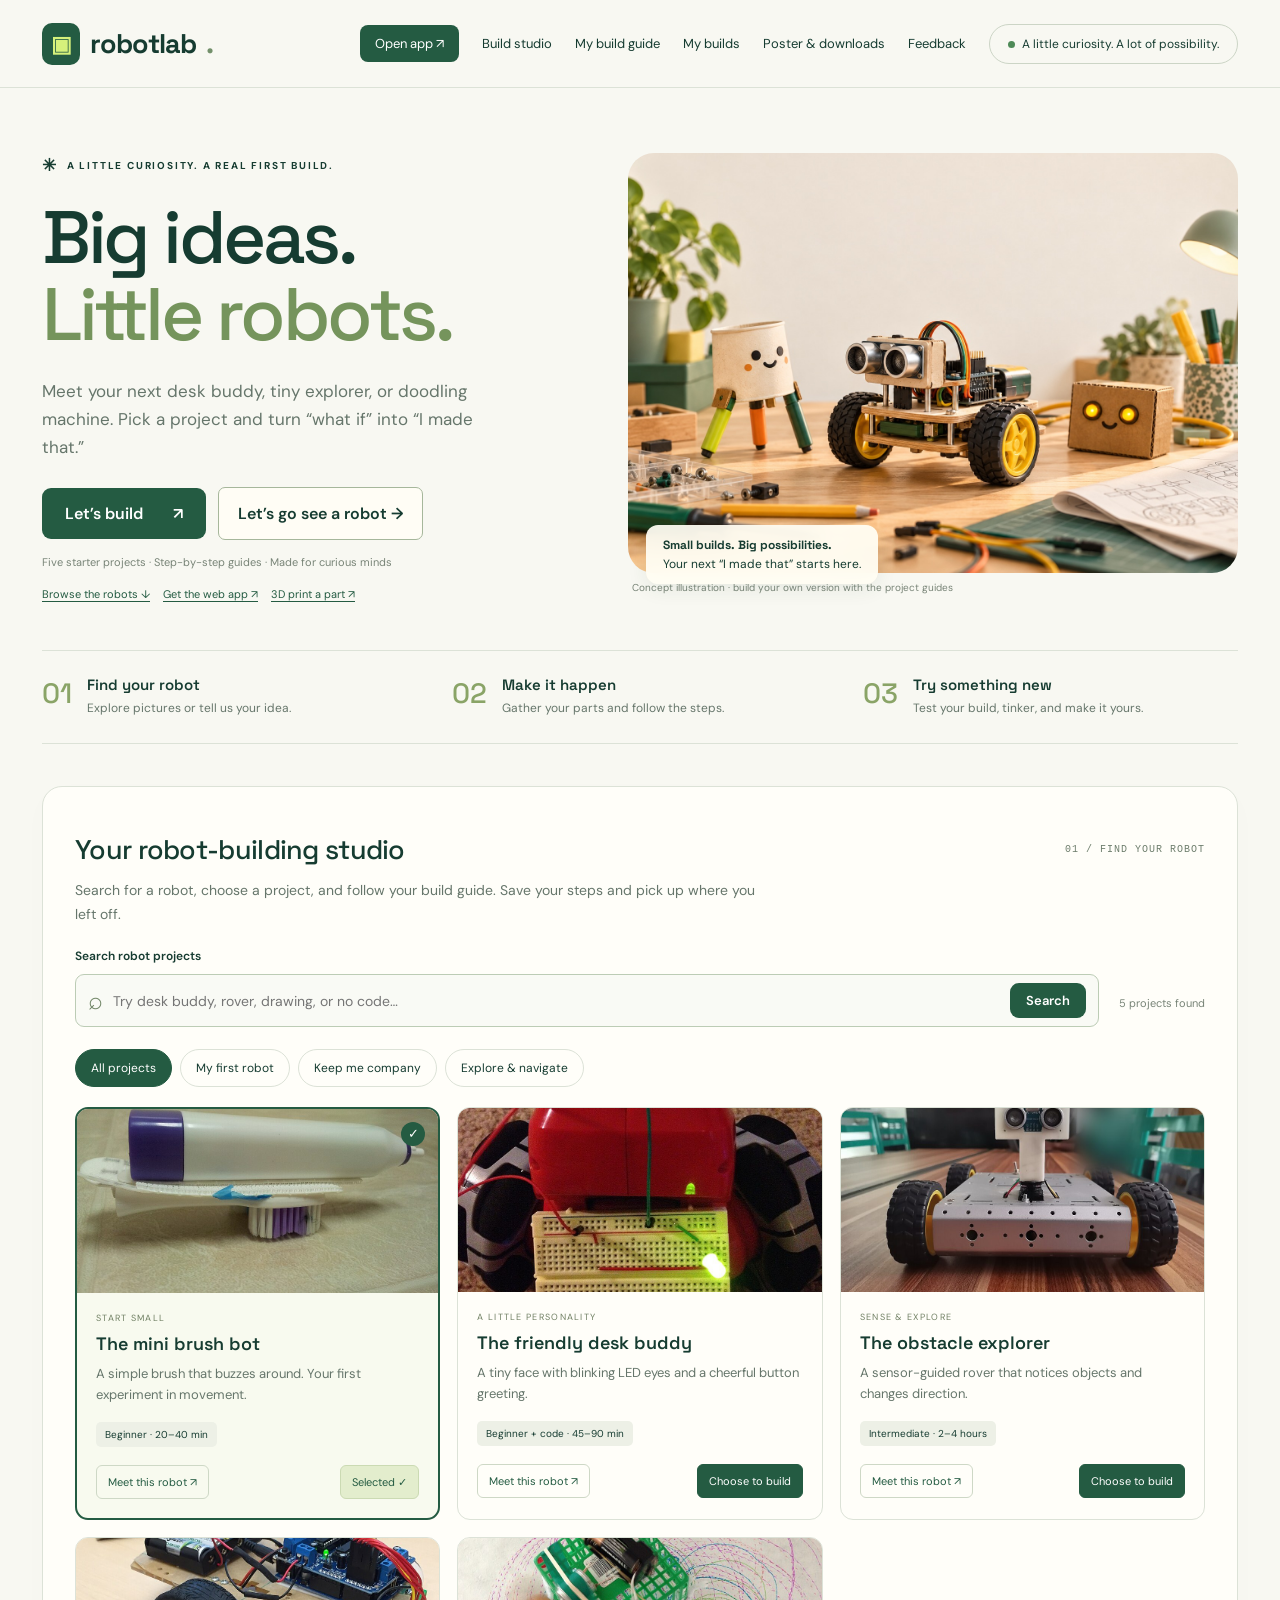
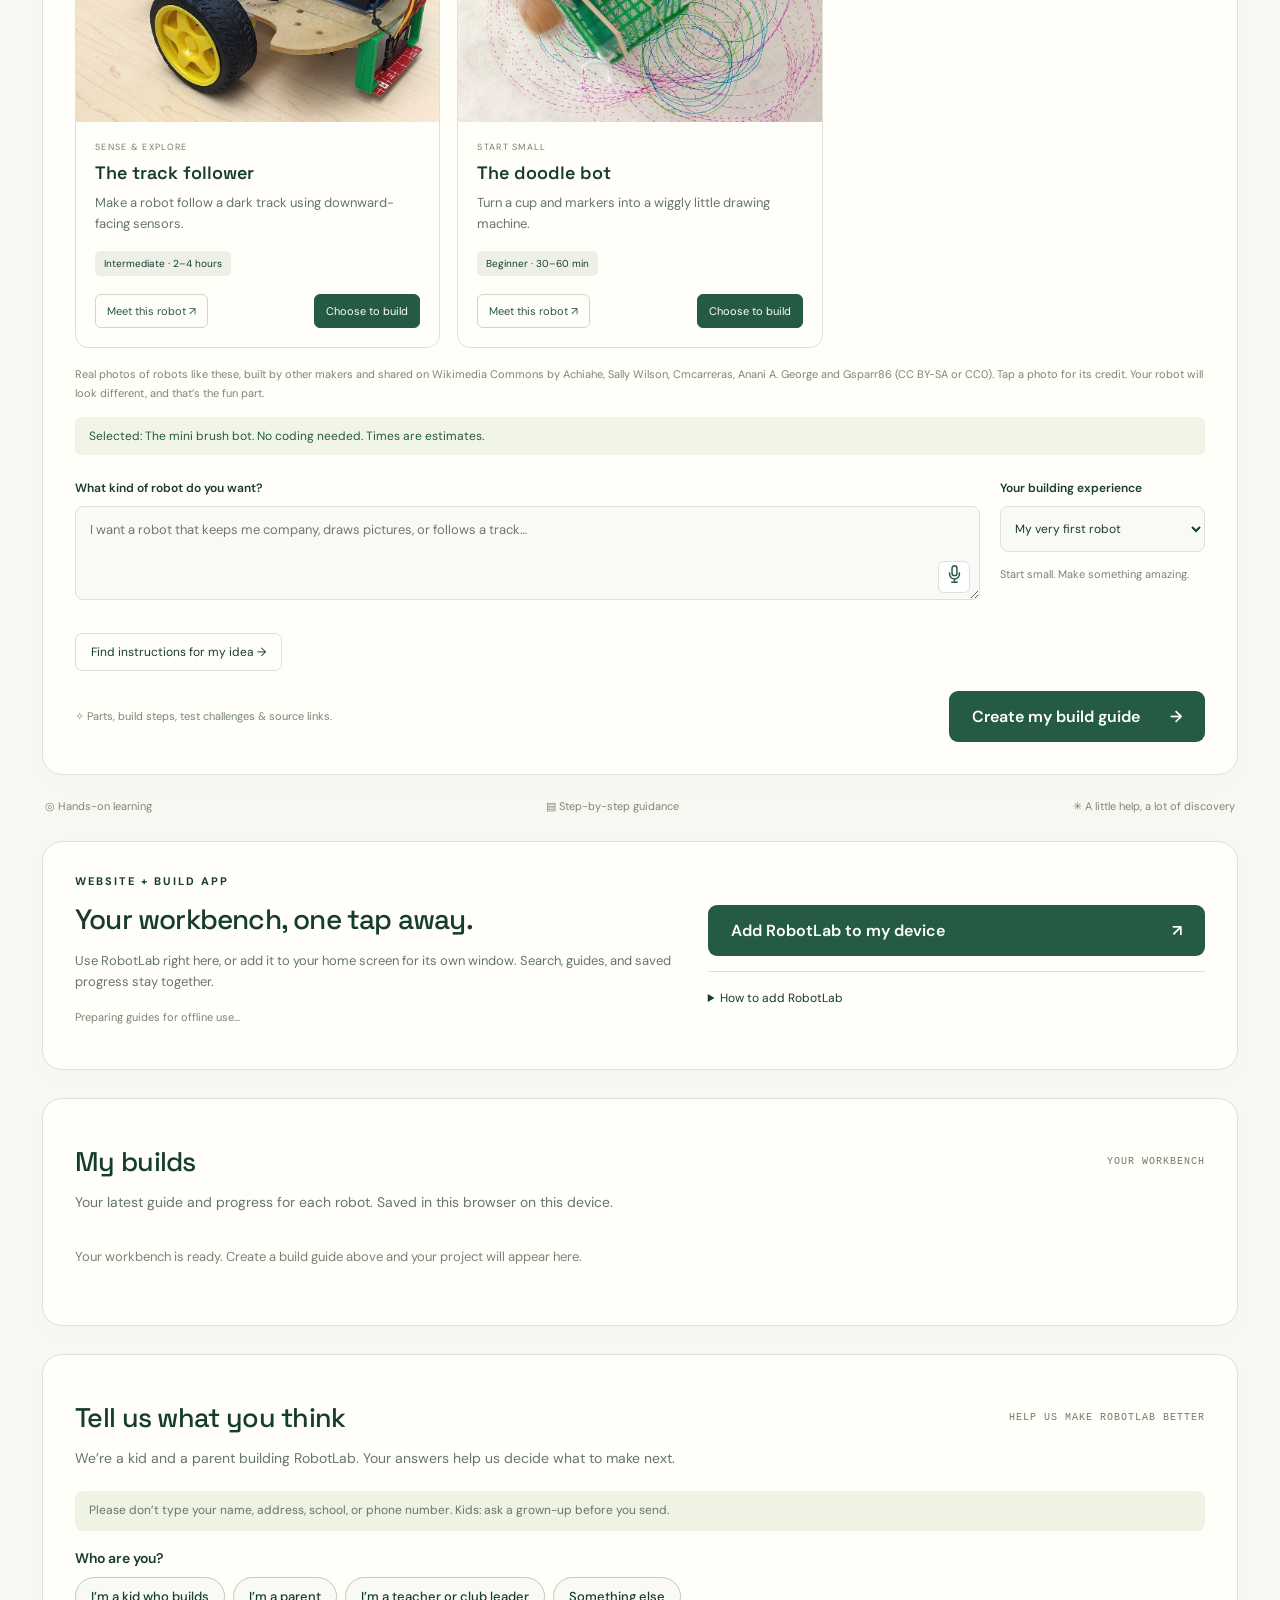
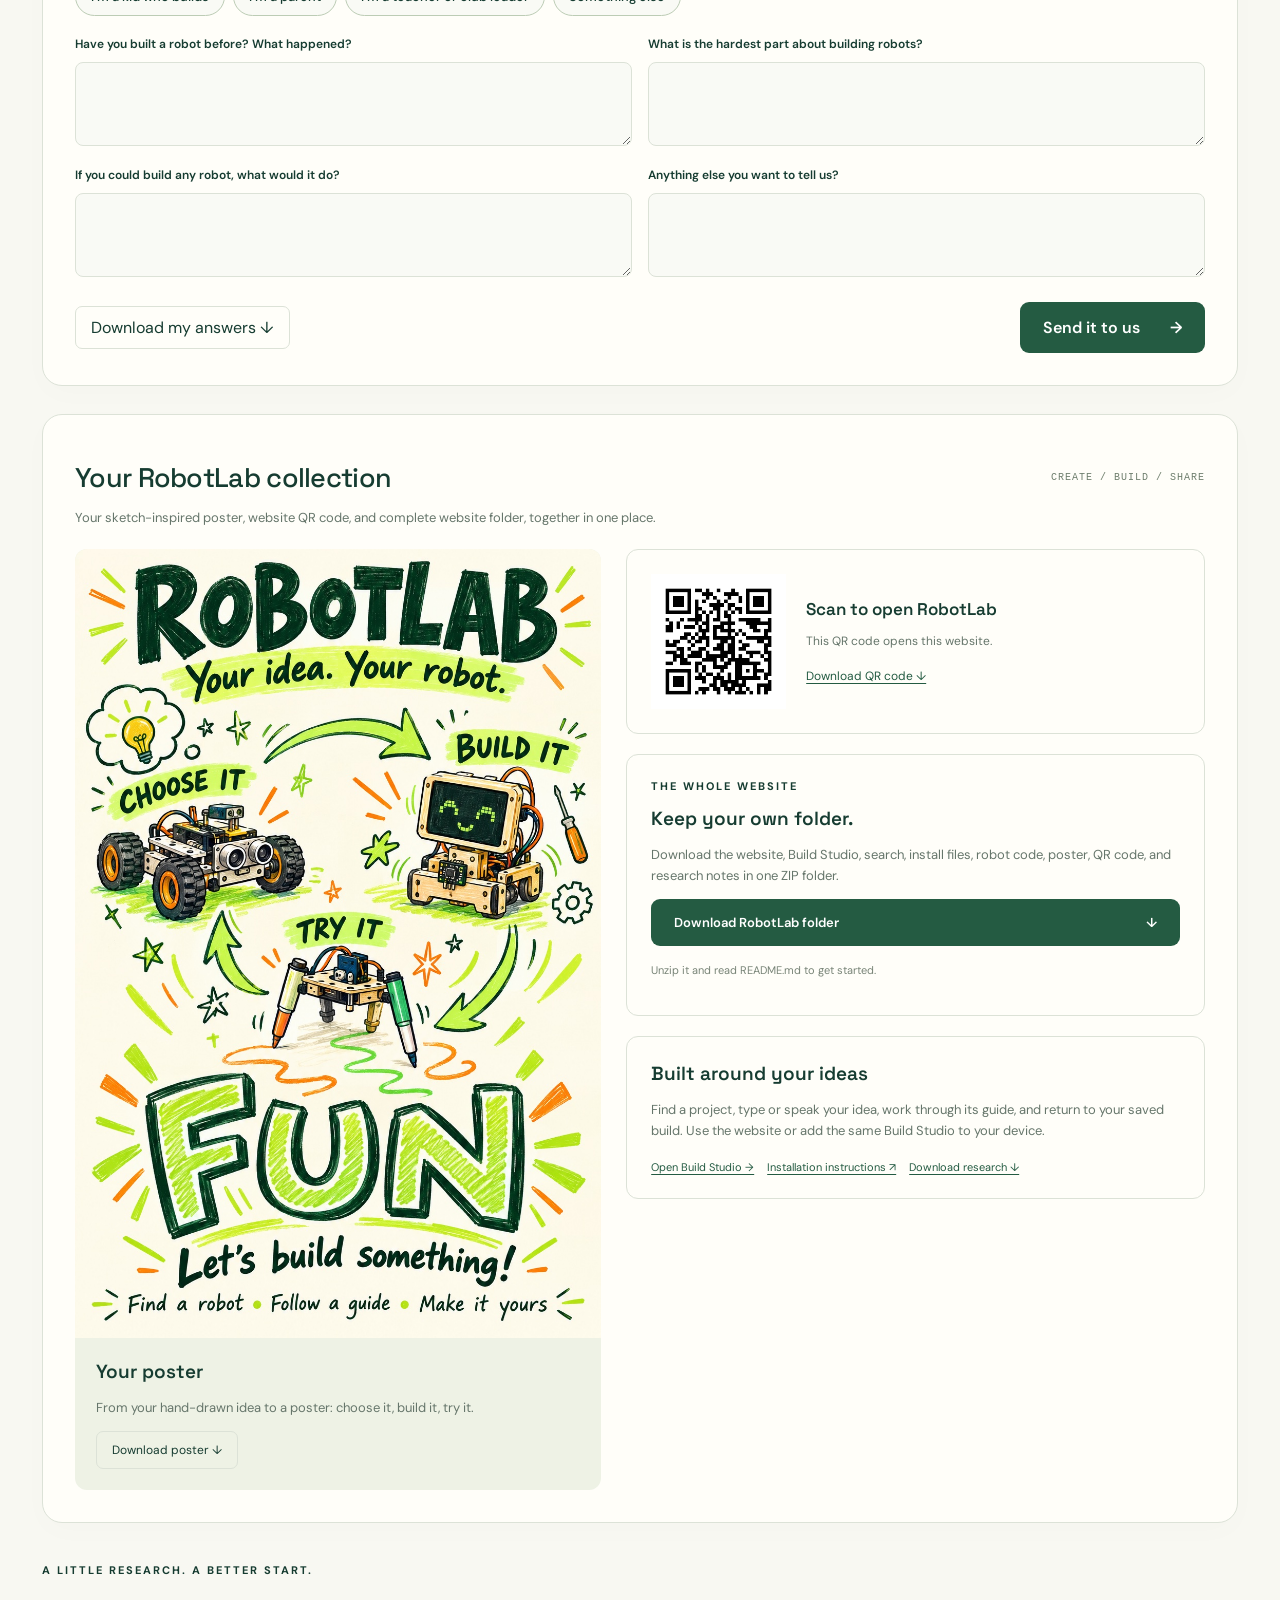
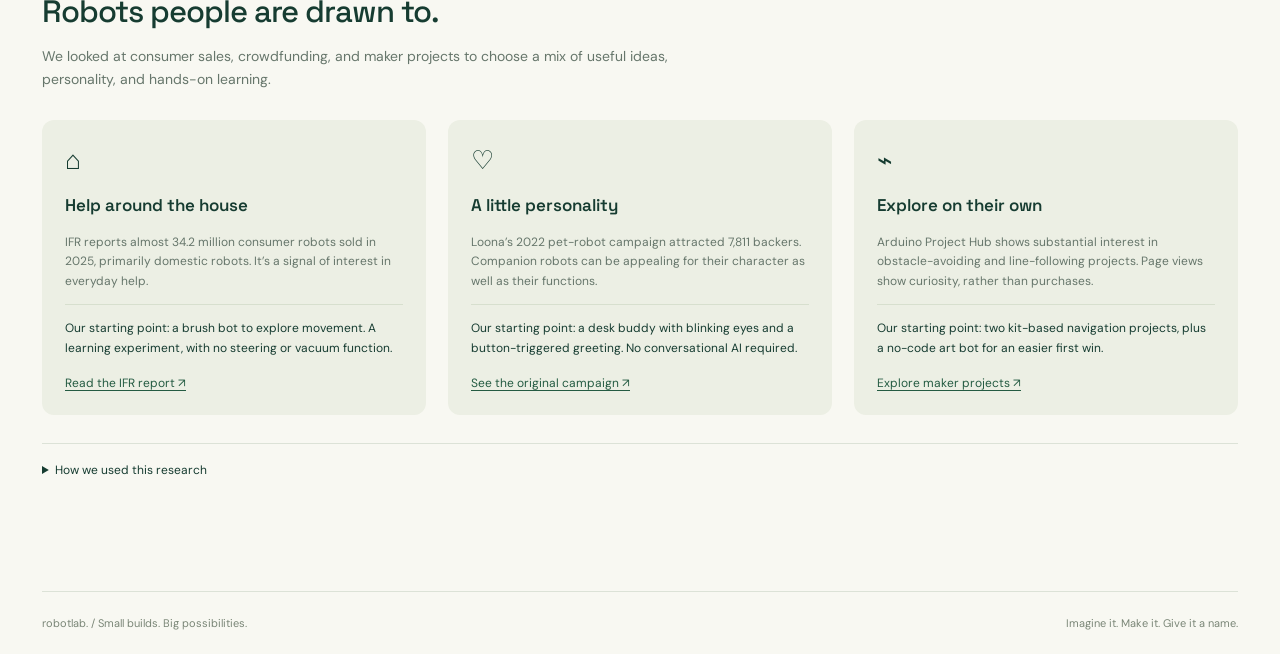
==== commit 5b7c5cad: "Add '3D print it': photo or screenshot of a drawing to a printable STL site/print.js runs entirely i" ====
--- a/site/index.html
+++ b/site/index.html
@@ -6,5 +6,5 @@
 .install-panel{margin-top:28px;display:grid;grid-template-columns:1.2fr 1fr;gap:36px;background:#edf2e4;scroll-margin-top:20px}.install-panel h2{font:500 28px 'Space Grotesk';letter-spacing:-.8px;margin:13px 0}.install-panel p{font-size:13px}.install-panel .tiny{font-size:11px}.install-controls{align-self:center}.install-controls .primary{width:100%;justify-content:space-between}.install-controls details{padding-bottom:0}.install-controls summary{font-size:12px}.install-controls details p{font-size:12px}@media(max-width:580px){.install-panel{grid-template-columns:1fr;gap:15px}}
 .quick-links{display:flex;gap:13px;flex-wrap:wrap;margin-top:18px}.quick-links a{font-size:11px;color:var(--green);text-decoration:underline;text-underline-offset:3px}.resource-hub{margin-top:28px;scroll-margin-top:20px}.resource-grid{display:grid;grid-template-columns:1fr 1.1fr;gap:25px}.poster-resource{background:#eef2e5;border-radius:12px;overflow:hidden}.poster-resource>a{display:block}.poster-resource img{display:block;width:100%;height:auto}.poster-resource>div{padding:21px}.resource-hub h3{font:600 19px 'Space Grotesk';margin:0 0 10px}.resource-hub p{font-size:13px}.resource-hub .secondary{display:inline-block;font-size:12px}.resource-stack{display:flex;flex-direction:column;gap:20px}.resource-stack article{border:1px solid var(--line);border-radius:12px;padding:24px}.resource-stack article .eyebrow{margin-bottom:13px}.resource-stack .primary{font-size:13px;justify-content:space-between;width:100%;gap:10px}.qr-resource{display:flex;align-items:center;gap:20px}.qr-resource img{width:135px;height:135px;flex-shrink:0}.qr-resource h3{font-size:17px}.qr-resource p{font-size:12px}.resource-stack .tiny{font-size:11px}@media(max-width:800px){nav{gap:15px}.pill{display:none}.resource-grid{grid-template-columns:1fr 1fr}.qr-resource{flex-direction:column;align-items:flex-start}}@media(max-width:580px){.resource-grid{grid-template-columns:1fr}.poster-resource img{max-height:520px;object-fit:contain;background:#fffdf2}.qr-resource{flex-direction:row;gap:12px}.qr-resource img{width:100px;height:100px}.resource-stack article{padding:19px}}
 .app-entry{padding:10px 15px;border-radius:8px;background:var(--green);color:white}.find-robot{margin-top:10px;font-size:12px}.app-intro{padding:40px 0 24px}.app-intro h1{font-size:42px;letter-spacing:-1.8px;margin:14px 0}.app-intro p{max-width:700px}.app-mode .resource-hub,.app-mode .research{display:none}@media(max-width:800px){nav{gap:12px}}@media(max-width:580px){nav .app-entry{display:inline-flex}.app-intro h1{font-size:34px}.hero .primary{gap:15px}}
-.search-input .search-go{padding:9px 16px;font-size:13px;gap:0}</style><link rel="stylesheet" href="polish.css"></head><body><header><a class="brand" href="#"><span class="mark">▣</span>robotlab<span style="color:#73906b">.</span></a><nav><a class="app-entry" href="app.html">Open app ↗</a><a href="#builder">Build studio</a><a href="#guide" id="myguide">My build guide</a><a href="#my-builds">My builds</a><a href="#resources">Poster & downloads</a><a href="#feedback">Feedback</a><span class="pill"><i class="dot"></i>A little curiosity. A lot of possibility.</span></nav></header><main><section class="hero"><div><div class="eyebrow"><span style="font-size:17px">✳</span> A little curiosity. A real first build.</div><h1>Big ideas.<br><span>Little robots.</span></h1><p>Meet your next desk buddy, tiny explorer, or doodling machine. Pick a project and turn “what if” into “I made that.”</p><div class="hero-actions"><a class="primary" href="app.html">Let’s build <span>↗</span></a><button type="button" class="secondary" data-preview="rover">Let’s go see a robot →</button></div><div class="tiny">Five starter projects · Step-by-step guides · Made for curious minds</div><div class="quick-links"><a href="#builder">Browse the robots ↓</a><a href="#install">Get the web app ↗</a></div></div><div class="hero-art"><figure><img src="images/robot-workbench.jpg" alt="Illustration of a homemade rover, a drawing robot, and a friendly cardboard desk buddy on a workbench" width="1200" height="800" fetchpriority="high"><div class="art-badge"><strong>Small builds. Big possibilities.</strong>Your next “I made that” starts here.</div><figcaption>Concept illustration · build your own version with the project guides</figcaption></figure></div></section><section class="how-it-works" aria-label="How RobotLab works"><article><b>01</b><div><h3>Find your robot</h3><p>Explore pictures or tell us your idea.</p></div></article><article><b>02</b><div><h3>Make it happen</h3><p>Gather your parts and follow the steps.</p></div></article><article><b>03</b><div><h3>Try something new</h3><p>Test your build, tinker, and make it yours.</p></div></article></section><section id="builder" class="workspace"><div class="section-top"><h2>Your robot-building studio</h2><span class="step-label">01 / FIND YOUR ROBOT</span></div><p class="builder-intro">Search for a robot, choose a project, and follow your build guide. Save your steps and pick up where you left off.</p><div class="search-row"><div class="search-field"><label for="robot-search">Search robot projects</label><div class="search-input"><span aria-hidden="true">⌕</span><input id="robot-search" type="search" maxlength="100" placeholder="Try desk buddy, rover, drawing, or no code…" autocomplete="off" aria-describedby="search-count"><button id="clear-search" class="secondary" hidden>Clear</button><button id="search-go" type="button" class="primary search-go">Search</button></div></div><span id="search-count" role="status" aria-live="polite"></span></div><div class="filters" role="group" aria-label="Filter robot projects"><button class="filter active" data-filter="all" aria-pressed="true">All projects</button><button class="filter" data-filter="first" aria-pressed="false">My first robot</button><button class="filter" data-filter="companion" aria-pressed="false">Keep me company</button><button class="filter" data-filter="explore" aria-pressed="false">Explore & navigate</button></div><div class="cards" id="project-cards"></div><p class="gallery-caption">Real photos of robots like these, built by other makers and shared on Wikimedia Commons by Achiahe, Sally Wilson, Cmcarreras, Anani A. George and Gsparr86 (CC BY-SA or CC0). Tap a photo for its credit. Your robot will look different, and that’s the fun part.</p><div id="selection" class="selection" role="status"></div><div class="form-row"><div><label for="idea">What kind of robot do you want?</label><div class="input-wrap"><textarea id="idea" maxlength="600" placeholder="I want a robot that keeps me company, draws pictures, or follows a track…"></textarea><button class="mic" id="mic" aria-label="Speak your robot idea" title="Speak your idea"><svg width="15" height="18" viewBox="0 0 18 22" fill="none" aria-hidden="true"><rect x="6" y="1" width="6" height="12" rx="3" stroke="currentColor" stroke-width="1.8"/><path d="M3 9v2a6 6 0 0 0 12 0V9M9 17v4M5 21h8" stroke="currentColor" stroke-width="1.8"/></svg></button></div></div><div><label for="experience">Your building experience</label><select id="experience"><option value="first">My very first robot</option><option value="some">I’ve built a few things</option><option value="confident">Comfortable with electronics</option></select><div class="tiny">Start small. Make something amazing.</div></div></div><div id="status" role="status"></div><div id="suggestion" class="suggestion" hidden></div><button id="find-robot" class="secondary find-robot">Find instructions for my idea →</button><div class="footer-row"><span class="hint">✧ Parts, build steps, test challenges & source links.</span><button class="primary" id="generate">Create my build guide <span>→</span></button></div></section><div class="below"><span>◎ Hands-on learning</span><span>▤ Step-by-step guidance</span><span>✳ A little help, a lot of discovery</span></div><section id="guide" class="workspace" hidden aria-live="polite"></section><section id="install" class="workspace install-panel"><div><div class="eyebrow">WEBSITE + BUILD APP</div><h2>Your workbench, one tap away.</h2><p>Use RobotLab right here, or add it to your home screen for its own window. Search, guides, and saved progress stay together.</p><p id="offline-status" class="tiny" role="status">Offline setup requires HTTPS or localhost.</p></div><div class="install-controls"><button id="install-app" class="primary">Add RobotLab to my device <span>↗</span></button><p id="install-status" class="tiny" role="status"></p><details id="install-help"><summary>How to add RobotLab</summary><p>On iPhone or iPad: open in Safari, tap Share, then Add to Home Screen. On Android: use Chrome’s menu and choose Install app or Add to Home screen. On a computer: use your browser’s install icon or menu when available.</p><p>If your browser does not offer installation, you can keep using the full Build Studio on this website. Speech input and linked references need internet access.</p></details></div></section><section id="my-builds" class="workspace saved-builds"><div class="section-top"><h2>My builds</h2><span class="step-label">YOUR WORKBENCH</span></div><p class="builder-intro">Your latest guide and progress for each robot. Saved in this browser on this device.</p><p id="storage-status" class="tiny" role="status"></p><div id="saved-projects"></div></section><section id="feedback" class="workspace feedback"><div class="section-top"><h2>Tell us what you think</h2><span class="step-label">HELP US MAKE ROBOTLAB BETTER</span></div><p class="builder-intro">We’re a kid and a parent building RobotLab. Your answers help us decide what to make next.</p><p class="f-safe">Please don’t type your name, address, school, or phone number. Kids: ask a grown-up before you send.</p><form id="feedback-form"><fieldset><legend>Who are you?</legend><div class="chips" id="f-role"></div></fieldset><div class="f-grid"><div><label for="f-built">Have you built a robot before? What happened?</label><textarea id="f-built" maxlength="1000"></textarea></div><div><label for="f-hardest">What is the hardest part about building robots?</label><textarea id="f-hardest" maxlength="1000"></textarea></div><div><label for="f-dream">If you could build any robot, what would it do?</label><textarea id="f-dream" maxlength="1000"></textarea></div><div><label for="f-more">Anything else you want to tell us?</label><textarea id="f-more" maxlength="1000"></textarea></div></div><div id="f-contact" hidden><label for="f-email">Grown-ups only: your email, if we may ask you a few more questions (optional)</label><input id="f-email" type="email" maxlength="120" autocomplete="email"></div><div class="f-gotcha" aria-hidden="true"><label for="f-gotcha">Leave this empty</label><input id="f-gotcha" name="_gotcha" tabindex="-1" autocomplete="off"></div><p id="f-status" role="status"></p><div class="footer-row"><button type="button" class="secondary" id="f-download">Download my answers ↓</button><button type="submit" class="primary" id="f-send">Send it to us <span>→</span></button></div></form></section><section id="resources" class="workspace resource-hub"><div class="section-top"><h2>Your RobotLab collection</h2><span class="step-label">CREATE / BUILD / SHARE</span></div><p class="builder-intro">Your sketch-inspired poster, website QR code, and complete website folder, together in one place.</p><div class="resource-grid"><article class="poster-resource"><a href="robotlab-poster.jpg" target="_blank" rel="noopener"><img src="robotlab-poster.jpg" alt="RobotLab poster inspired by your sketch: friendly robots, swooping arrows, and large FUN lettering" loading="lazy" width="1024" height="1536"></a><div><h3>Your poster</h3><p>From your hand-drawn idea to a poster: choose it, build it, try it.</p><a class="secondary" href="robotlab-poster.jpg" download="RobotLab-Poster.jpg">Download poster ↓</a></div></article><div class="resource-stack"><article class="qr-resource"><img src="robotlab-qr.png" alt="QR code linking to this RobotLab website" width="160" height="160" loading="lazy"><div><h3>Scan to open RobotLab</h3><p>This QR code opens this website.</p><a class="resource-link" href="robotlab-qr.png" download="RobotLab-QR.png">Download QR code ↓</a></div></article><article><span class="eyebrow">THE WHOLE WEBSITE</span><h3>Keep your own folder.</h3><p>Download the website, Build Studio, search, install files, robot code, poster, QR code, and research notes in one ZIP folder.</p><a class="primary" href="robotlab-website.zip" download="RobotLab.zip">Download RobotLab folder <span>↓</span></a><p class="tiny">Unzip it and read README.md to get started.</p></article><article><h3>Built around your ideas</h3><p>Find a project, type or speak your idea, work through its guide, and return to your saved build. Use the website or add the same Build Studio to your device.</p><div class="quick-links"><a href="#builder">Open Build Studio →</a><a href="#install">Installation instructions ↗</a><a href="research-notes.md" download="RobotLab-Research.md">Download research ↓</a></div></article></div></div></section><section id="research" class="research"><div class="eyebrow">A LITTLE RESEARCH. A BETTER START.</div><h2>Robots people are drawn to.</h2><p class="research-intro">We looked at consumer sales, crowdfunding, and maker projects to choose a mix of useful ideas, personality, and hands-on learning.</p><div class="research-grid"><article><span class="research-icon">⌂</span><h3>Help around the house</h3><p>IFR reports almost 34.2 million consumer robots sold in 2025, primarily domestic robots. It’s a signal of interest in everyday help.</p><p class="takeaway">Our starting point: a brush bot to explore movement. A learning experiment, with no steering or vacuum function.</p><a href="https://ifr.org/ifr-press-releases/news/global-sales-of-professional-service-robots-surge-24-percent" target="_blank" rel="noopener noreferrer">Read the IFR report ↗</a></article><article><span class="research-icon">♡</span><h3>A little personality</h3><p>Loona’s 2022 pet-robot campaign attracted 7,811 backers. Companion robots can be appealing for their character as well as their functions.</p><p class="takeaway">Our starting point: a desk buddy with blinking eyes and a button-triggered greeting. No conversational AI required.</p><a href="https://www.kickstarter.com/projects/keyitechnology/meet-loona-the-petbot-you-will-fall-in-love" target="_blank" rel="noopener noreferrer">See the original campaign ↗</a></article><article><span class="research-icon">⌁</span><h3>Explore on their own</h3><p>Arduino Project Hub shows substantial interest in obstacle-avoiding and line-following projects. Page views show curiosity, rather than purchases.</p><p class="takeaway">Our starting point: two kit-based navigation projects, plus a no-code art bot for an easier first win.</p><a href="https://projecthub.arduino.cc/?q=robots&amp;value=robot" target="_blank" rel="noopener noreferrer">Explore maker projects ↗</a></article></div><details><summary>How we used this research</summary><p>Reviewed October 30, 2026. These are selected signals, not a representative survey or a ranking of the most wanted robots. Sales of finished products and crowdfunding support do not measure demand for DIY kits. Project choices are our interpretation, balanced with beginner accessibility. Times are planning estimates; actual time depends on your kit, tools, and experience. Guides link to educational resources; RobotLab is not affiliated with the sources.</p></details></section></main><footer><span>robotlab. / Small builds. Big possibilities.</span><span>Imagine it. Make it. Give it a name.</span></footer><dialog id="robot-dialog" class="robot-dialog" aria-labelledby="robot-dialog-title"><button type="button" class="dialog-close" id="close-robot-dialog" aria-label="Close robot picture">×</button><div class="dialog-content"><div class="dialog-picture"><img id="robot-dialog-image" src="images/rover.jpg" alt="" width="640" height="460"></div><div class="dialog-copy"><div class="eyebrow">MEET YOUR NEXT PROJECT</div><h2 id="robot-dialog-title"></h2><div id="robot-dialog-meta" class="guide-meta"></div><p id="robot-dialog-description"></p><p id="robot-dialog-limit" class="limit-copy"></p><p class="tiny" id="robot-dialog-credit"></p><button type="button" id="build-preview-robot" class="primary">Let’s build this robot <span>→</span></button></div></div></dialog><script src="app.js"></script><script src="install.js"></script><script src="feedback.js"></script>
+.search-input .search-go{padding:9px 16px;font-size:13px;gap:0}</style><link rel="stylesheet" href="polish.css"></head><body><header><a class="brand" href="#"><span class="mark">▣</span>robotlab<span style="color:#73906b">.</span></a><nav><a class="app-entry" href="app.html">Open app ↗</a><a href="#builder">Build studio</a><a href="#guide" id="myguide">My build guide</a><a href="#my-builds">My builds</a><a href="#resources">Poster & downloads</a><a href="#feedback">Feedback</a><span class="pill"><i class="dot"></i>A little curiosity. A lot of possibility.</span></nav></header><main><section class="hero"><div><div class="eyebrow"><span style="font-size:17px">✳</span> A little curiosity. A real first build.</div><h1>Big ideas.<br><span>Little robots.</span></h1><p>Meet your next desk buddy, tiny explorer, or doodling machine. Pick a project and turn “what if” into “I made that.”</p><div class="hero-actions"><a class="primary" href="app.html">Let’s build <span>↗</span></a><button type="button" class="secondary" data-preview="rover">Let’s go see a robot →</button></div><div class="tiny">Five starter projects · Step-by-step guides · Made for curious minds</div><div class="quick-links"><a href="#builder">Browse the robots ↓</a><a href="#install">Get the web app ↗</a><a href="app.html#print">3D print a part ↗</a></div></div><div class="hero-art"><figure><img src="images/robot-workbench.jpg" alt="Illustration of a homemade rover, a drawing robot, and a friendly cardboard desk buddy on a workbench" width="1200" height="800" fetchpriority="high"><div class="art-badge"><strong>Small builds. Big possibilities.</strong>Your next “I made that” starts here.</div><figcaption>Concept illustration · build your own version with the project guides</figcaption></figure></div></section><section class="how-it-works" aria-label="How RobotLab works"><article><b>01</b><div><h3>Find your robot</h3><p>Explore pictures or tell us your idea.</p></div></article><article><b>02</b><div><h3>Make it happen</h3><p>Gather your parts and follow the steps.</p></div></article><article><b>03</b><div><h3>Try something new</h3><p>Test your build, tinker, and make it yours.</p></div></article></section><section id="builder" class="workspace"><div class="section-top"><h2>Your robot-building studio</h2><span class="step-label">01 / FIND YOUR ROBOT</span></div><p class="builder-intro">Search for a robot, choose a project, and follow your build guide. Save your steps and pick up where you left off.</p><div class="search-row"><div class="search-field"><label for="robot-search">Search robot projects</label><div class="search-input"><span aria-hidden="true">⌕</span><input id="robot-search" type="search" maxlength="100" placeholder="Try desk buddy, rover, drawing, or no code…" autocomplete="off" aria-describedby="search-count"><button id="clear-search" class="secondary" hidden>Clear</button><button id="search-go" type="button" class="primary search-go">Search</button></div></div><span id="search-count" role="status" aria-live="polite"></span></div><div class="filters" role="group" aria-label="Filter robot projects"><button class="filter active" data-filter="all" aria-pressed="true">All projects</button><button class="filter" data-filter="first" aria-pressed="false">My first robot</button><button class="filter" data-filter="companion" aria-pressed="false">Keep me company</button><button class="filter" data-filter="explore" aria-pressed="false">Explore & navigate</button></div><div class="cards" id="project-cards"></div><p class="gallery-caption">Real photos of robots like these, built by other makers and shared on Wikimedia Commons by Achiahe, Sally Wilson, Cmcarreras, Anani A. George and Gsparr86 (CC BY-SA or CC0). Tap a photo for its credit. Your robot will look different, and that’s the fun part.</p><div id="selection" class="selection" role="status"></div><div class="form-row"><div><label for="idea">What kind of robot do you want?</label><div class="input-wrap"><textarea id="idea" maxlength="600" placeholder="I want a robot that keeps me company, draws pictures, or follows a track…"></textarea><button class="mic" id="mic" aria-label="Speak your robot idea" title="Speak your idea"><svg width="15" height="18" viewBox="0 0 18 22" fill="none" aria-hidden="true"><rect x="6" y="1" width="6" height="12" rx="3" stroke="currentColor" stroke-width="1.8"/><path d="M3 9v2a6 6 0 0 0 12 0V9M9 17v4M5 21h8" stroke="currentColor" stroke-width="1.8"/></svg></button></div></div><div><label for="experience">Your building experience</label><select id="experience"><option value="first">My very first robot</option><option value="some">I’ve built a few things</option><option value="confident">Comfortable with electronics</option></select><div class="tiny">Start small. Make something amazing.</div></div></div><div id="status" role="status"></div><div id="suggestion" class="suggestion" hidden></div><button id="find-robot" class="secondary find-robot">Find instructions for my idea →</button><div class="footer-row"><span class="hint">✧ Parts, build steps, test challenges & source links.</span><button class="primary" id="generate">Create my build guide <span>→</span></button></div></section><div class="below"><span>◎ Hands-on learning</span><span>▤ Step-by-step guidance</span><span>✳ A little help, a lot of discovery</span></div><section id="guide" class="workspace" hidden aria-live="polite"></section><section id="install" class="workspace install-panel"><div><div class="eyebrow">WEBSITE + BUILD APP</div><h2>Your workbench, one tap away.</h2><p>Use RobotLab right here, or add it to your home screen for its own window. Search, guides, and saved progress stay together.</p><p id="offline-status" class="tiny" role="status">Offline setup requires HTTPS or localhost.</p></div><div class="install-controls"><button id="install-app" class="primary">Add RobotLab to my device <span>↗</span></button><p id="install-status" class="tiny" role="status"></p><details id="install-help"><summary>How to add RobotLab</summary><p>On iPhone or iPad: open in Safari, tap Share, then Add to Home Screen. On Android: use Chrome’s menu and choose Install app or Add to Home screen. On a computer: use your browser’s install icon or menu when available.</p><p>If your browser does not offer installation, you can keep using the full Build Studio on this website. Speech input and linked references need internet access.</p></details></div></section><section id="my-builds" class="workspace saved-builds"><div class="section-top"><h2>My builds</h2><span class="step-label">YOUR WORKBENCH</span></div><p class="builder-intro">Your latest guide and progress for each robot. Saved in this browser on this device.</p><p id="storage-status" class="tiny" role="status"></p><div id="saved-projects"></div></section><section id="feedback" class="workspace feedback"><div class="section-top"><h2>Tell us what you think</h2><span class="step-label">HELP US MAKE ROBOTLAB BETTER</span></div><p class="builder-intro">We’re a kid and a parent building RobotLab. Your answers help us decide what to make next.</p><p class="f-safe">Please don’t type your name, address, school, or phone number. Kids: ask a grown-up before you send.</p><form id="feedback-form"><fieldset><legend>Who are you?</legend><div class="chips" id="f-role"></div></fieldset><div class="f-grid"><div><label for="f-built">Have you built a robot before? What happened?</label><textarea id="f-built" maxlength="1000"></textarea></div><div><label for="f-hardest">What is the hardest part about building robots?</label><textarea id="f-hardest" maxlength="1000"></textarea></div><div><label for="f-dream">If you could build any robot, what would it do?</label><textarea id="f-dream" maxlength="1000"></textarea></div><div><label for="f-more">Anything else you want to tell us?</label><textarea id="f-more" maxlength="1000"></textarea></div></div><div id="f-contact" hidden><label for="f-email">Grown-ups only: your email, if we may ask you a few more questions (optional)</label><input id="f-email" type="email" maxlength="120" autocomplete="email"></div><div class="f-gotcha" aria-hidden="true"><label for="f-gotcha">Leave this empty</label><input id="f-gotcha" name="_gotcha" tabindex="-1" autocomplete="off"></div><p id="f-status" role="status"></p><div class="footer-row"><button type="button" class="secondary" id="f-download">Download my answers ↓</button><button type="submit" class="primary" id="f-send">Send it to us <span>→</span></button></div></form></section><section id="resources" class="workspace resource-hub"><div class="section-top"><h2>Your RobotLab collection</h2><span class="step-label">CREATE / BUILD / SHARE</span></div><p class="builder-intro">Your sketch-inspired poster, website QR code, and complete website folder, together in one place.</p><div class="resource-grid"><article class="poster-resource"><a href="robotlab-poster.jpg" target="_blank" rel="noopener"><img src="robotlab-poster.jpg" alt="RobotLab poster inspired by your sketch: friendly robots, swooping arrows, and large FUN lettering" loading="lazy" width="1024" height="1536"></a><div><h3>Your poster</h3><p>From your hand-drawn idea to a poster: choose it, build it, try it.</p><a class="secondary" href="robotlab-poster.jpg" download="RobotLab-Poster.jpg">Download poster ↓</a></div></article><div class="resource-stack"><article class="qr-resource"><img src="robotlab-qr.png" alt="QR code linking to this RobotLab website" width="160" height="160" loading="lazy"><div><h3>Scan to open RobotLab</h3><p>This QR code opens this website.</p><a class="resource-link" href="robotlab-qr.png" download="RobotLab-QR.png">Download QR code ↓</a></div></article><article><span class="eyebrow">THE WHOLE WEBSITE</span><h3>Keep your own folder.</h3><p>Download the website, Build Studio, search, install files, robot code, poster, QR code, and research notes in one ZIP folder.</p><a class="primary" href="robotlab-website.zip" download="RobotLab.zip">Download RobotLab folder <span>↓</span></a><p class="tiny">Unzip it and read README.md to get started.</p></article><article><h3>Built around your ideas</h3><p>Find a project, type or speak your idea, work through its guide, and return to your saved build. Use the website or add the same Build Studio to your device.</p><div class="quick-links"><a href="#builder">Open Build Studio →</a><a href="#install">Installation instructions ↗</a><a href="research-notes.md" download="RobotLab-Research.md">Download research ↓</a></div></article></div></div></section><section id="research" class="research"><div class="eyebrow">A LITTLE RESEARCH. A BETTER START.</div><h2>Robots people are drawn to.</h2><p class="research-intro">We looked at consumer sales, crowdfunding, and maker projects to choose a mix of useful ideas, personality, and hands-on learning.</p><div class="research-grid"><article><span class="research-icon">⌂</span><h3>Help around the house</h3><p>IFR reports almost 34.2 million consumer robots sold in 2025, primarily domestic robots. It’s a signal of interest in everyday help.</p><p class="takeaway">Our starting point: a brush bot to explore movement. A learning experiment, with no steering or vacuum function.</p><a href="https://ifr.org/ifr-press-releases/news/global-sales-of-professional-service-robots-surge-24-percent" target="_blank" rel="noopener noreferrer">Read the IFR report ↗</a></article><article><span class="research-icon">♡</span><h3>A little personality</h3><p>Loona’s 2022 pet-robot campaign attracted 7,811 backers. Companion robots can be appealing for their character as well as their functions.</p><p class="takeaway">Our starting point: a desk buddy with blinking eyes and a button-triggered greeting. No conversational AI required.</p><a href="https://www.kickstarter.com/projects/keyitechnology/meet-loona-the-petbot-you-will-fall-in-love" target="_blank" rel="noopener noreferrer">See the original campaign ↗</a></article><article><span class="research-icon">⌁</span><h3>Explore on their own</h3><p>Arduino Project Hub shows substantial interest in obstacle-avoiding and line-following projects. Page views show curiosity, rather than purchases.</p><p class="takeaway">Our starting point: two kit-based navigation projects, plus a no-code art bot for an easier first win.</p><a href="https://projecthub.arduino.cc/?q=robots&amp;value=robot" target="_blank" rel="noopener noreferrer">Explore maker projects ↗</a></article></div><details><summary>How we used this research</summary><p>Reviewed October 30, 2026. These are selected signals, not a representative survey or a ranking of the most wanted robots. Sales of finished products and crowdfunding support do not measure demand for DIY kits. Project choices are our interpretation, balanced with beginner accessibility. Times are planning estimates; actual time depends on your kit, tools, and experience. Guides link to educational resources; RobotLab is not affiliated with the sources.</p></details></section></main><footer><span>robotlab. / Small builds. Big possibilities.</span><span>Imagine it. Make it. Give it a name.</span></footer><dialog id="robot-dialog" class="robot-dialog" aria-labelledby="robot-dialog-title"><button type="button" class="dialog-close" id="close-robot-dialog" aria-label="Close robot picture">×</button><div class="dialog-content"><div class="dialog-picture"><img id="robot-dialog-image" src="images/rover.jpg" alt="" width="640" height="460"></div><div class="dialog-copy"><div class="eyebrow">MEET YOUR NEXT PROJECT</div><h2 id="robot-dialog-title"></h2><div id="robot-dialog-meta" class="guide-meta"></div><p id="robot-dialog-description"></p><p id="robot-dialog-limit" class="limit-copy"></p><p class="tiny" id="robot-dialog-credit"></p><button type="button" id="build-preview-robot" class="primary">Let’s build this robot <span>→</span></button></div></div></dialog><script src="app.js"></script><script src="install.js"></script><script src="feedback.js"></script>
 <script src="gallery.js"></script></body></html>
--- a/site/polish.css
+++ b/site/polish.css
@@ -3,3 +3,4 @@
 
 h1,h2,h3,.card-body strong,.art-badge strong{font-family:'Space Grotesk',sans-serif}@media(max-width:580px){.dialog-close{position:absolute;right:12px;top:12px}}
 .chips{display:flex;flex-wrap:wrap;gap:8px}.chip{position:relative;margin:0;font-weight:500}.chip input{position:absolute;opacity:0;inset:0;margin:0;cursor:pointer}.chip span{display:inline-block;padding:10px 15px;border:1px solid #bcccb5;border-radius:999px;background:#f9faf5;font-size:13px;color:var(--ink)}.chip input:checked+span{background:var(--green);color:#fff;border-color:var(--green)}.chip input:checked+span:before{content:'✓ '}.chip input:focus-visible+span{outline:2px solid #91b954;outline-offset:2px}.feedback{scroll-margin-top:20px;margin-top:28px}.feedback fieldset{border:0;padding:0;margin:0 0 20px}.feedback legend{font-weight:600;font-size:14px;margin-bottom:10px;padding:0}.f-grid{display:grid;grid-template-columns:1fr 1fr;gap:16px}.feedback textarea{min-height:84px;padding:12px 14px}.feedback input[type=email]{width:100%;padding:13px 12px;border:1px solid var(--line);border-radius:8px;background:#f9faf5;color:var(--ink);font-size:13px;box-sizing:border-box}.f-safe{background:#eef3e4;border-radius:8px;padding:10px 14px;font-size:12px;margin:0 0 18px}.f-gotcha{position:absolute;left:-9999px;width:1px;height:1px;overflow:hidden}#f-contact{margin-top:16px}#f-status{font-size:13px;margin:14px 0 0}#f-status.f-ok{color:var(--green);font-weight:600}@media(max-width:580px){.f-grid{grid-template-columns:1fr}}
+.print-tool{margin-top:28px;scroll-margin-top:20px}.print-tool fieldset{border:0;padding:0;margin:16px 0}.print-tool legend{font-weight:600;font-size:14px;margin-bottom:10px;padding:0}.p-grid{display:grid;grid-template-columns:1fr 1.1fr;gap:28px;align-items:start}.p-upload{display:block;text-align:center;padding:22px 14px;border:2px dashed #a6b79b;border-radius:12px;background:#f9faf5;font-size:15px;cursor:pointer;margin:0}.p-upload input{display:block;margin:12px auto 0;font-size:12px;max-width:100%}.p-kind-hint{display:block;margin:8px 0 0 0}.print-tool input[type=range]{width:100%;accent-color:var(--green);margin:0 0 14px}.print-tool output{font-weight:400;color:#788477;margin-left:6px}.p-checks label{font-weight:500;font-size:13px;display:flex;gap:8px;align-items:center;margin-bottom:6px}.p-checks input{accent-color:var(--green);width:17px;height:17px}.p-previews{display:grid;grid-template-columns:1fr 1fr;gap:12px}.p-previews figure{margin:0;background:#eef3e4;border-radius:12px;padding:10px;min-height:140px}.p-previews img,.p-previews canvas{width:100%;height:auto;display:block;border-radius:6px}.p-previews canvas{background:#fff}.p-previews figcaption{font-size:11px;color:#788477;margin-top:6px;text-align:center}#p-status{font-size:13px;margin:14px 0}.p-help{margin-top:16px;font-size:13px}.p-help summary{cursor:pointer;font-weight:600}@media(max-width:800px){.p-grid{grid-template-columns:1fr}}
